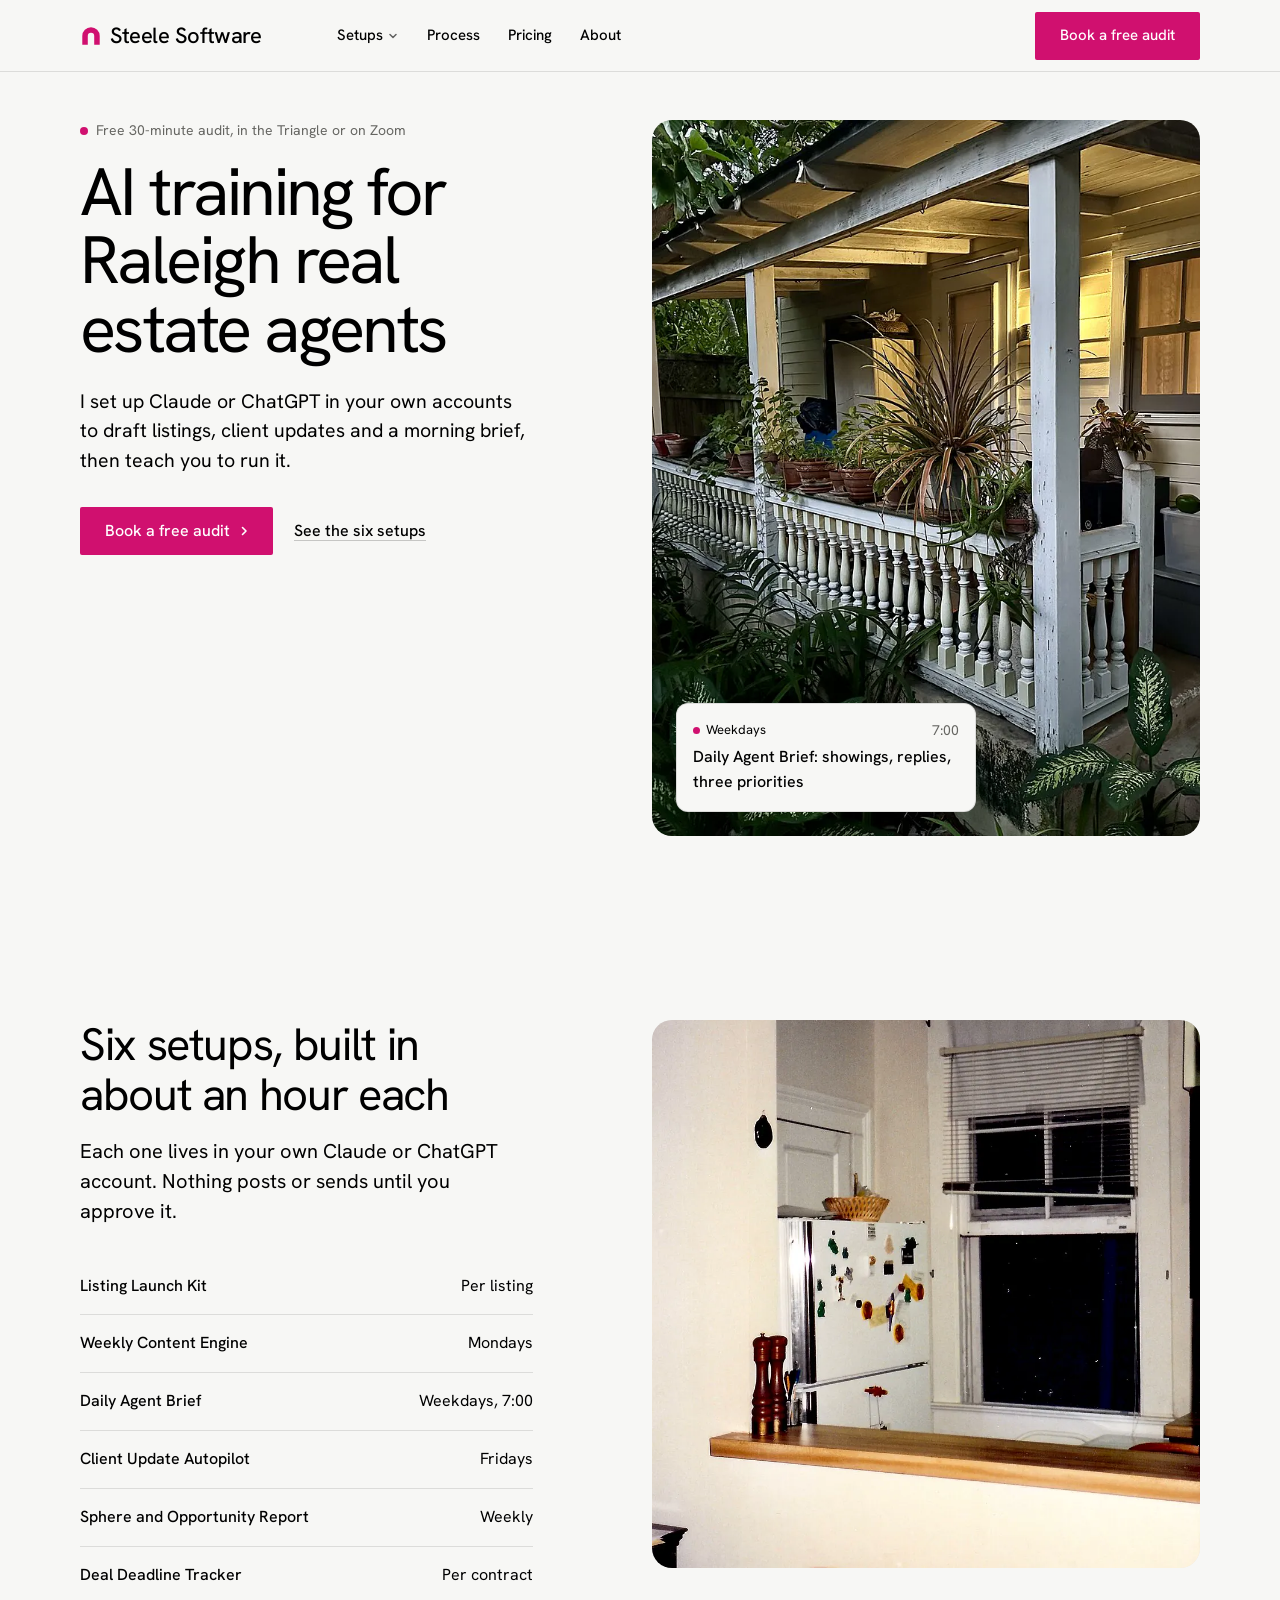
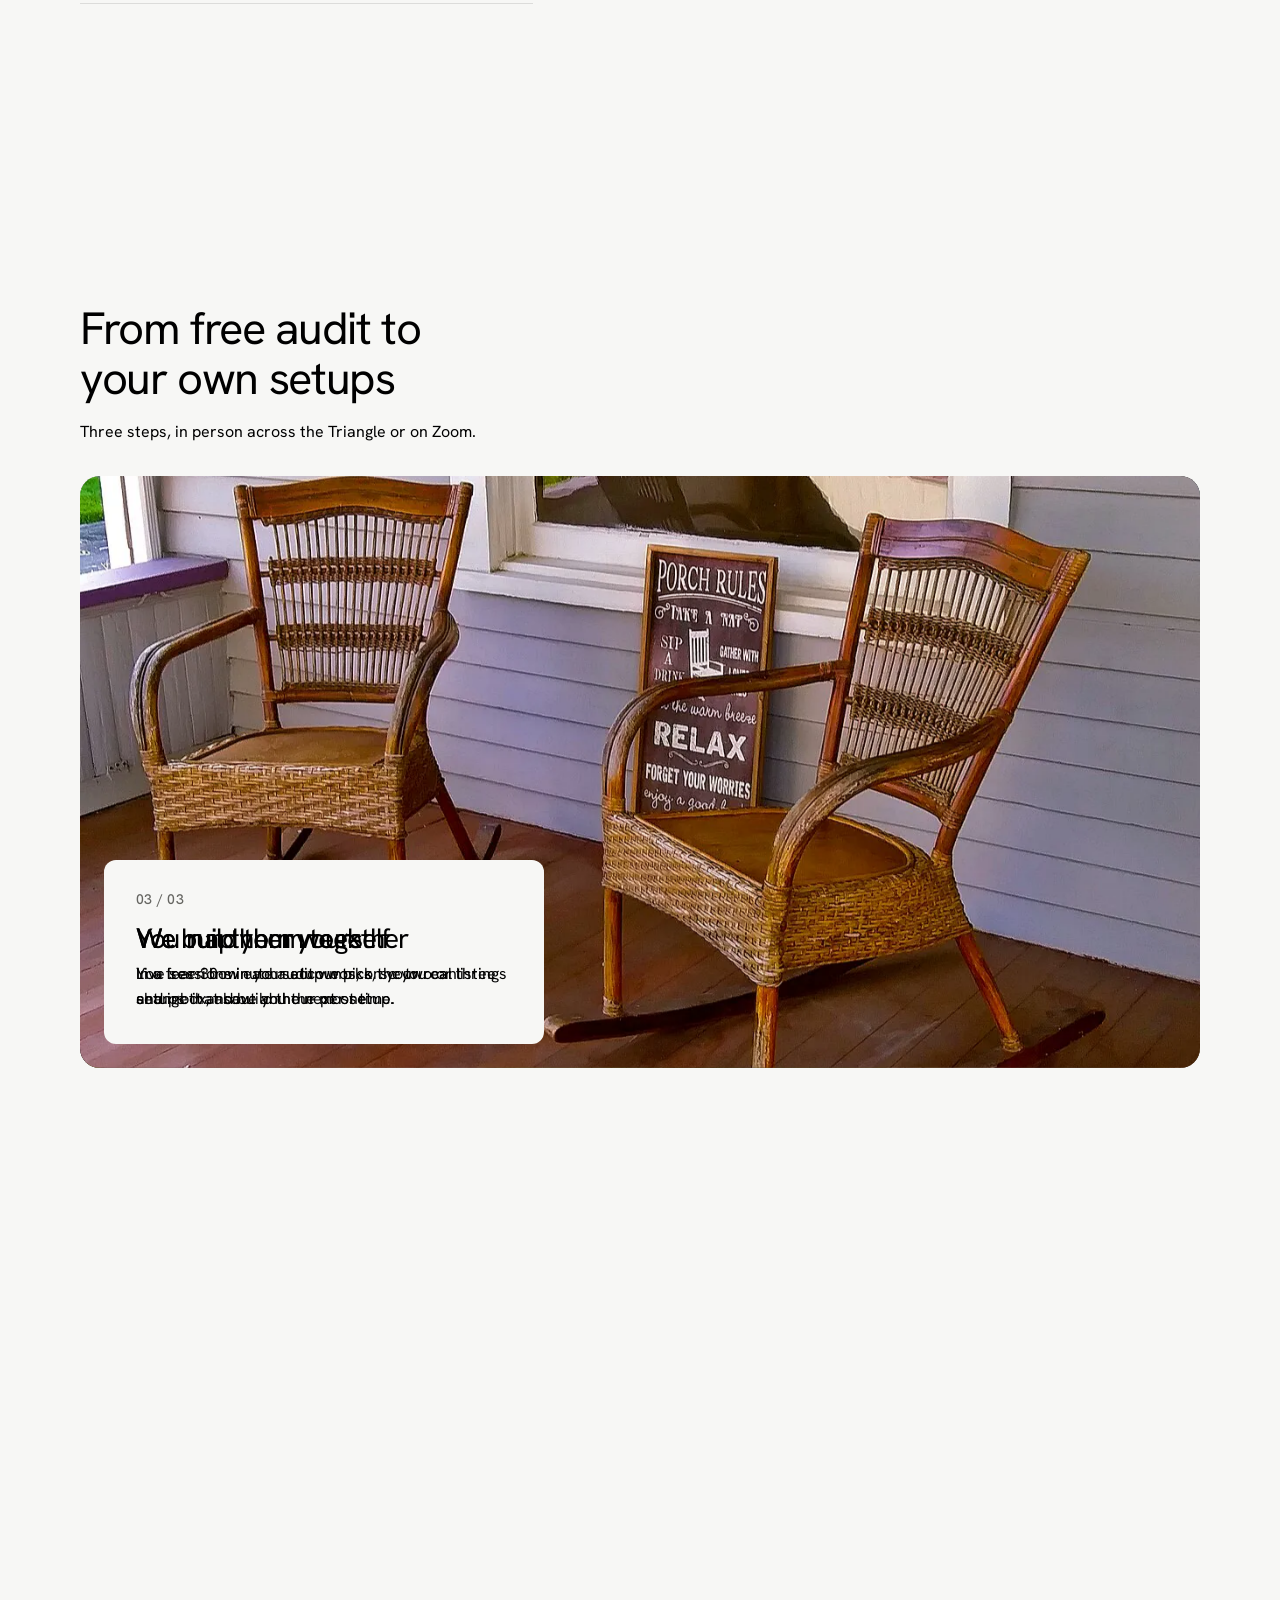
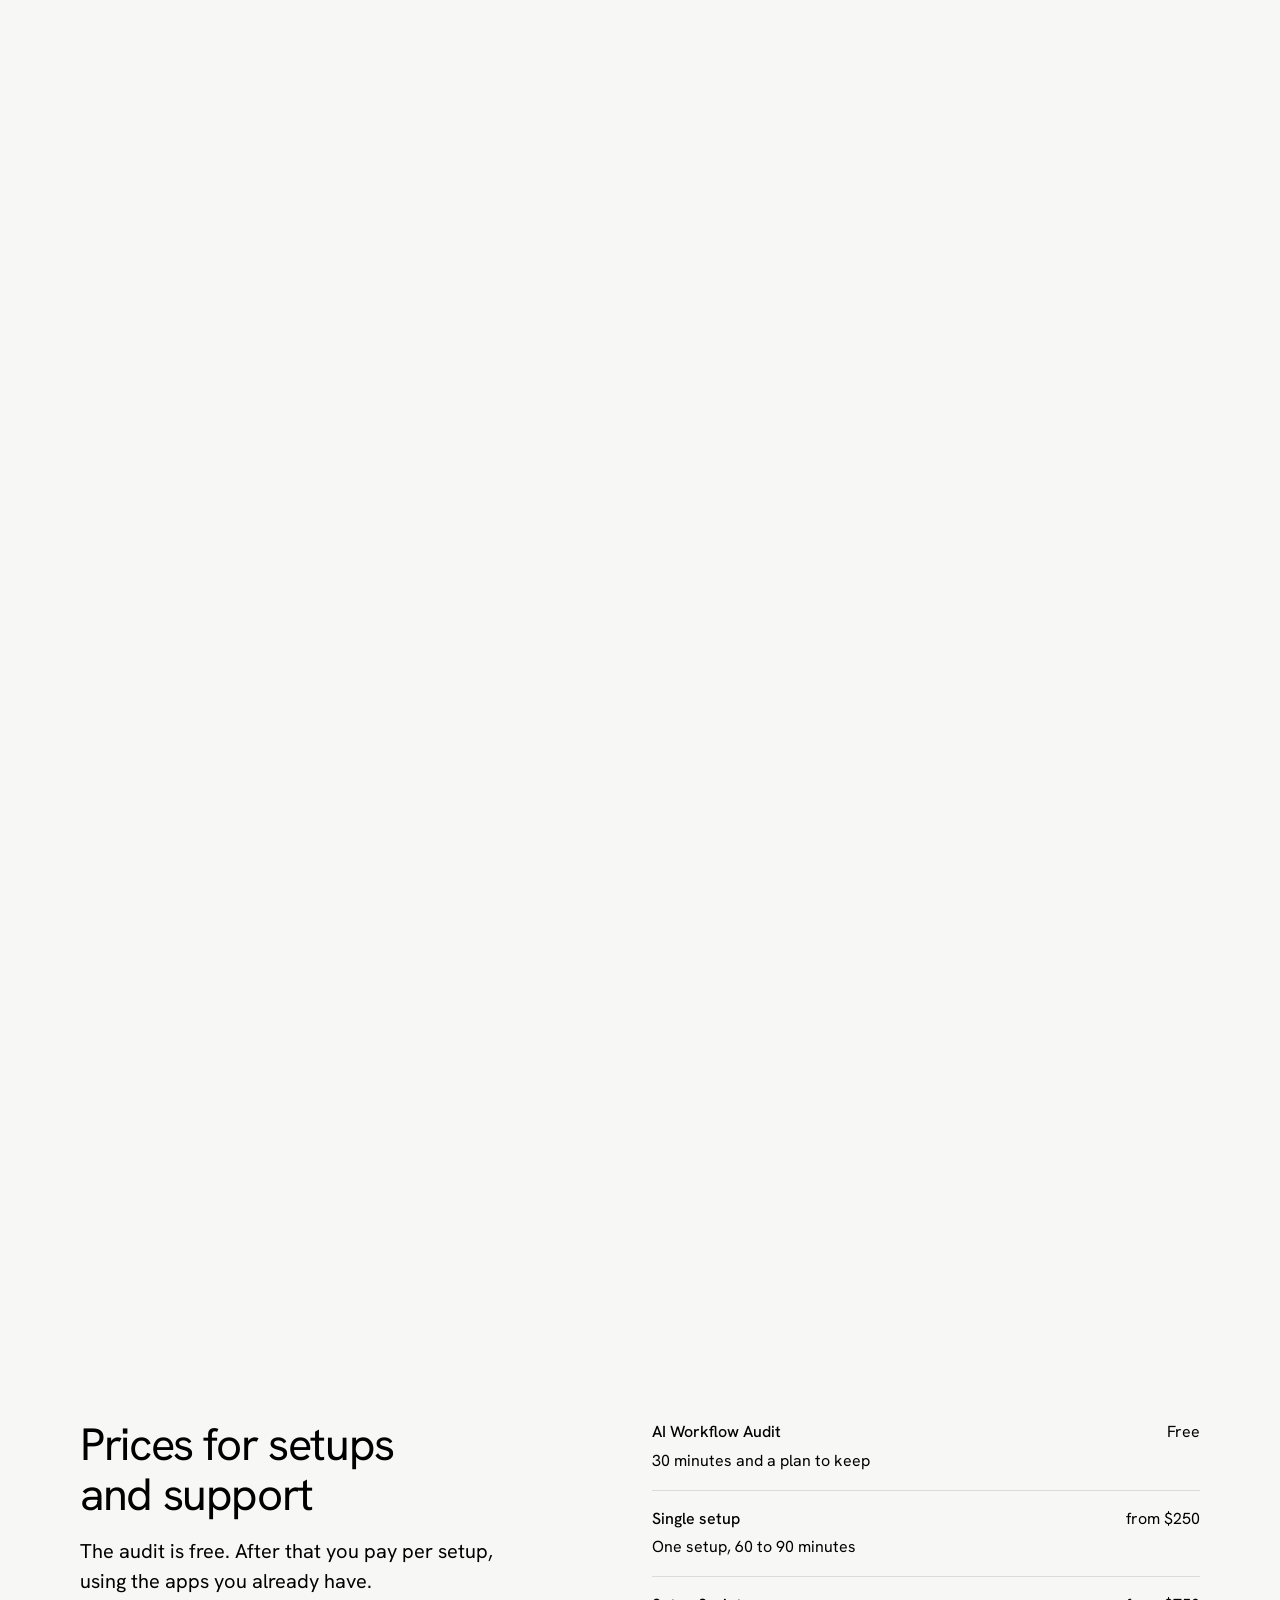
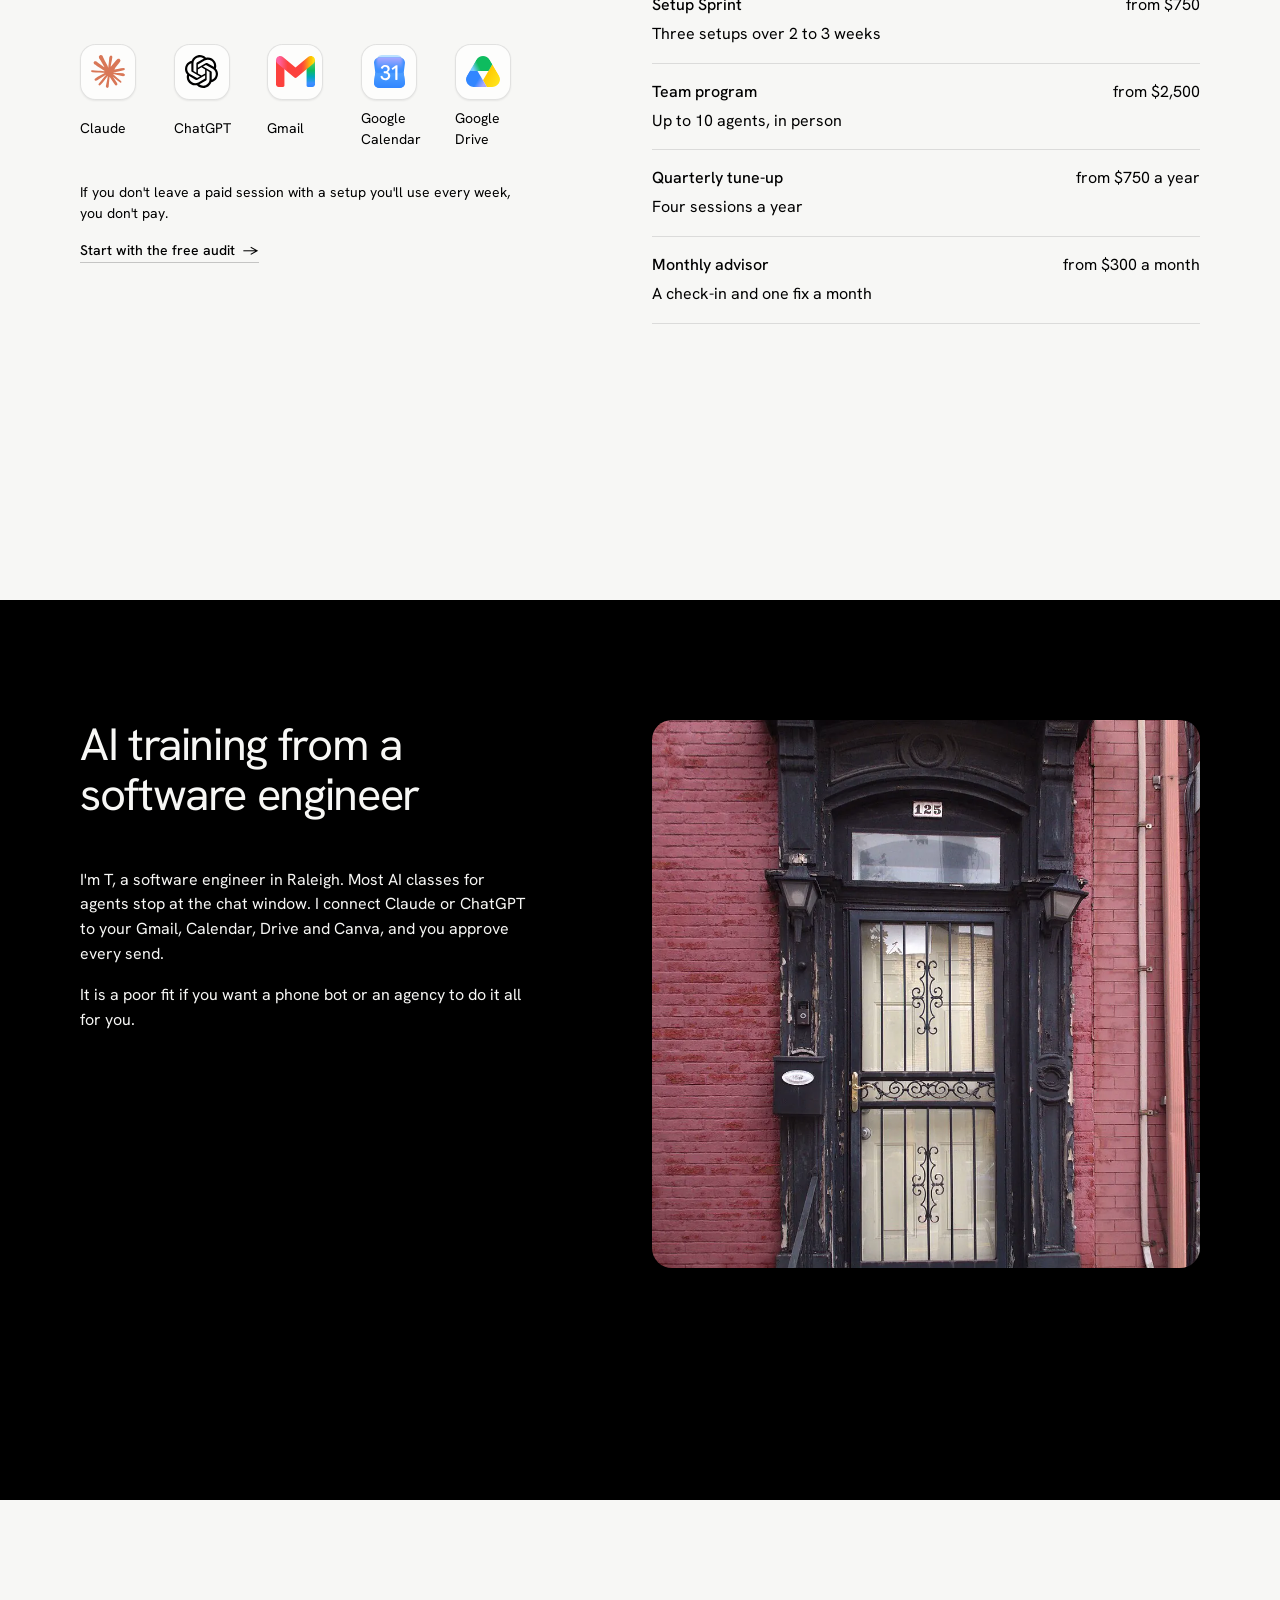
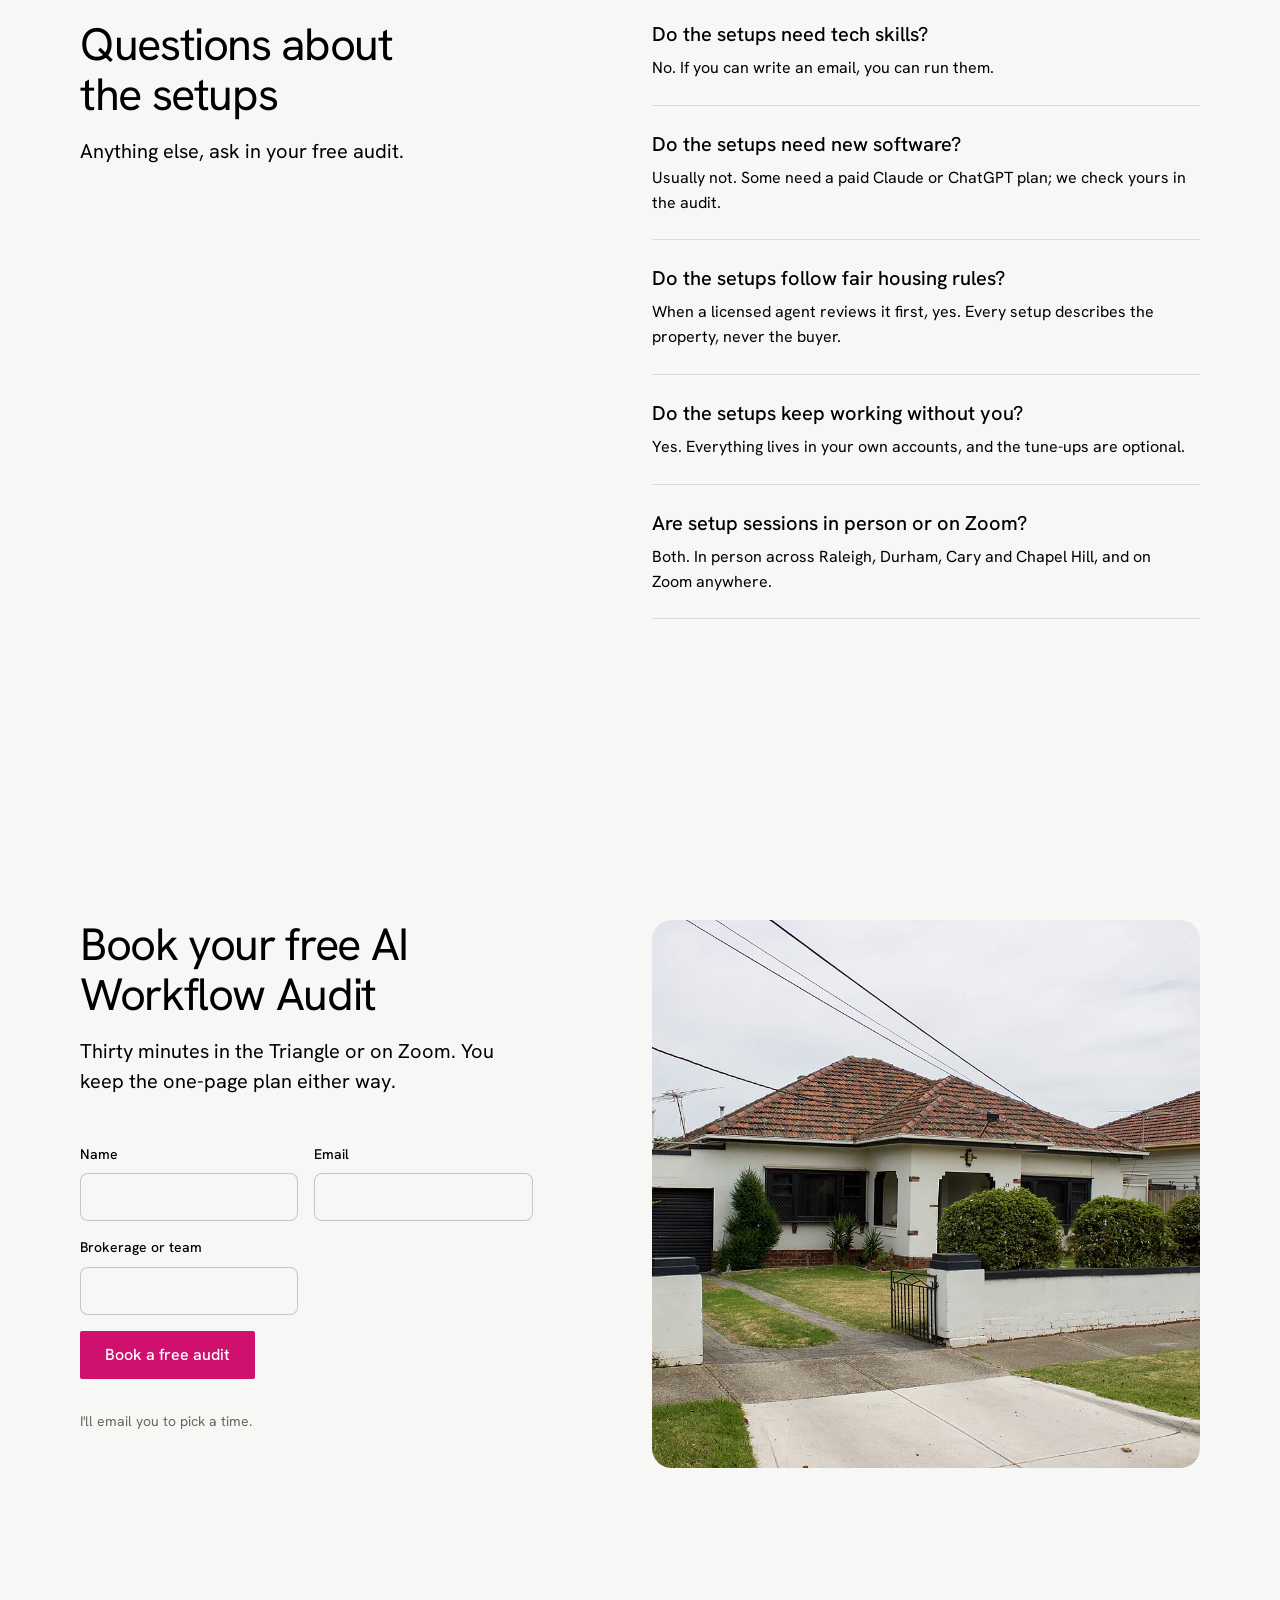
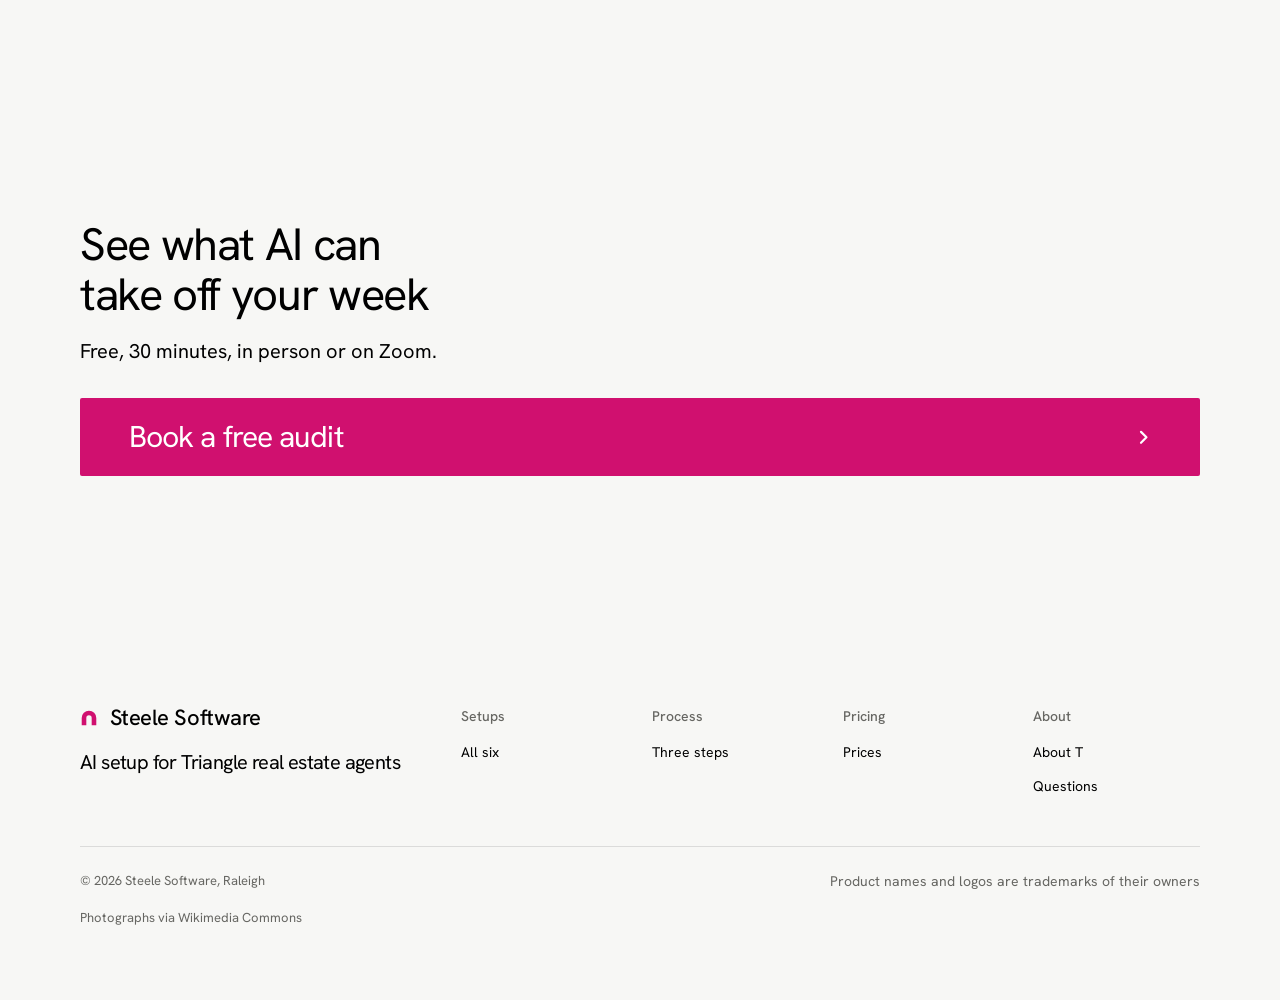
==== taste/index.html @ 09e72147 "Add taste-skill direction for the real estate page in taste/ Built with the design-taste-frontend sk" ====
<!doctype html>
<html lang="en" data-type="service" data-radius="soft" data-buttons="block" data-motion>
<head>
<meta charset="utf-8">
<meta name="viewport" content="width=device-width, initial-scale=1, viewport-fit=cover">
<title>Steele Software: AI training for Raleigh real estate agents</title>
<meta name="description" content="Claude or ChatGPT set up in your own accounts for listings, client updates and a morning brief, with a free 30-minute audit in the Triangle or on Zoom.">
<meta property="og:type" content="website">
<meta property="og:title" content="Steele Software: AI training for Raleigh real estate agents">
<meta property="og:description" content="Claude or ChatGPT set up in your own accounts, with a free 30-minute audit.">
<meta property="og:image" content="share.jpg">
<meta name="twitter:card" content="summary_large_image">
<link rel="icon" href="favicon.svg" type="image/svg+xml">
<meta name="theme-color" content="#f7f7f5">
<!-- <link rel="canonical" href="https://[the client's domain]/"> -->
<meta name="site-kind" content="other">
<meta name="page-type" content="service">
<link rel="preconnect" href="https://fonts.googleapis.com">
<link rel="preconnect" href="https://fonts.gstatic.com" crossorigin>
<link href="https://fonts.googleapis.com/css2?family=Hanken+Grotesk:wght@400..700&display=swap" rel="stylesheet">
<link rel="stylesheet" href="assets/system.css">
<link rel="stylesheet" href="assets/ui/cards.css">
<link rel="stylesheet" href="assets/motion/motion.css">
<link rel="stylesheet" href="assets/backgrounds/backgrounds.css">
<link rel="stylesheet" href="assets/layout/layout.css">
<link rel="stylesheet" href="assets/icons/icon.css">
<style>
:root {
  --p-bg: #f7f7f5; --p-surface: #ebebe8; --p-ink: #000000; --p-muted: #666662;
  --p-accent: #d0106f; --p-accent-ink: #ffffff; --p-action: #d0106f; --p-action-ink: #ffffff;
  --p-inv-bg: #000000; --p-inv-surface: #010101; --p-inv-ink: #f7f7f5; --p-inv-muted: #828280;
  --p-inv-accent: #d0106f; --p-inv-accent-ink: #ffffff; --p-inv-action: #d0106f; --p-inv-action-ink: #ffffff;
  --font-display: "Hanken Grotesk", system-ui, sans-serif;
  --font-text: "Hanken Grotesk", system-ui, sans-serif;
  --display-weight: 400;
  --display-tracking: -0.03em;
  --display-tracking-xl: -0.038em;
}
</style>
<!-- page CSS: the tool row in #pricing (a visual of real icons) -->
<style>
  .tool-row { list-style: none; margin: 0; padding: 0; display: grid; grid-template-columns: repeat(5, minmax(0, 1fr)); gap: var(--s-4); }
  .tool-row li { display: grid; justify-items: start; gap: var(--s-2); }
  @media (max-width: 639px) { #pricing .wrap > .grid { display: contents; } .tool-row { gap: var(--s-2); } .tool-row .ic-tile { --tile: 48px; } .tool-row .t-small { font-size: 13px; line-height: 1.3; } }
</style>
<script>document.documentElement.classList.add('m-enter');setTimeout(()=>document.documentElement.classList.add('m-enter-done'),700)</script>
<script src="assets/backgrounds/backgrounds.js"></script>
<script>document.documentElement.classList.add('mo-js');setTimeout(()=>document.documentElement.classList.add('mo-safe'),2500)</script>
<link rel="modulepreload" href="assets/moments/moments.js">
<link rel="modulepreload" href="assets/moments/lib.js">
<link rel="modulepreload" href="assets/moments/photo-chapters/moment.js">
</head>
<body>
<!-- type: service
     deal: hero split, nav nav-mega, close close-type, footer footer-columns, rhythm dark-band, buttons block, mark arc, grounds none (kind other)
     palette card-pastels, type hanken, radius soft
     moments: photo-chapters in #process -->

<header class="nav">
  <div class="wrap nav__bar">
    <a class="skip-link" href="#top">Skip to content</a>
    <a class="nav__logo" href="#top"><span class="mark" data-mark="arc" aria-hidden="true"></span>Steele Software</a>
    <nav class="nav__links" aria-label="Main">
      <div class="nav__item">
        <a class="nav__link" href="#setups">Setups <svg class="chev" viewBox="0 0 12 12" aria-hidden="true"><path d="M3 4.5l3 3 3-3" fill="none" stroke="currentColor" stroke-width="1.5" stroke-linecap="round" stroke-linejoin="round"/></svg></a>
        <div class="nav__menu">
          <div class="wrap grid">
            <div class="menu-col span-3">
              <p class="t-label">Listings and posts</p>
              <a href="#kit">Listing Launch Kit<span>Copy and posts per listing</span></a>
              <a href="#content">Weekly Content Engine<span>A week of posts on Monday</span></a>
              <a href="#sphere">Sphere report<span>Who to call this week</span></a>
            </div>
            <div class="menu-col span-3">
              <p class="t-label">Your inbox and deals</p>
              <a href="#brief">Daily Agent Brief<span>Your day before 7am</span></a>
              <a href="#updates">Client updates<span>Friday drafts for each deal</span></a>
              <a href="#deadlines">Deadline Tracker<span>Contract dates on your calendar</span></a>
            </div>
            <a class="menu-card span-3 start-10" href="#book">
              <div class="panel"><img class="frame__img" src="assets/img/photo-f152491434-500.webp" alt="Two wicker rocking chairs on a wooden porch" width="500" height="375"></div>
              <span class="t-card">Free audit</span>
              <span class="t-small muted">30 minutes, in person or Zoom</span>
            </a>
          </div>
        </div>
      </div>
      <div class="nav__item"><a class="nav__link" href="#process">Process</a></div>
      <div class="nav__item"><a class="nav__link" href="#pricing">Pricing</a></div>
      <div class="nav__item"><a class="nav__link" href="#about">About</a></div>
    </nav>
    <div class="nav__actions">
      <a class="btn btn--primary" href="#book">Book a free audit</a>
    </div>
    <button class="nav__toggle" type="button" aria-expanded="false" aria-label="Menu">
      <svg width="18" height="18" viewBox="0 0 18 18" aria-hidden="true"><path d="M2 5h14M2 13h14" stroke="currentColor" stroke-width="1.6" stroke-linecap="round"/></svg>
    </button>
  </div>
</header>

<main id="top">
  <section class="hero hero--split" data-enter aria-labelledby="hero-h">
    <div class="wrap"><div class="hero-text grid hero__grid">
      <div class="hero__text span-5">
        <p class="hero__kicker"><span class="dot" aria-hidden="true"></span>Free 30-minute audit, in the Triangle or on Zoom</p>
        <h1 id="hero-h">AI training for Raleigh real estate agents</h1>
        <p class="hero__lead">I set up Claude or ChatGPT in your own accounts to draft listings, client updates and a morning brief, then teach you to run it.</p>
        <div class="btn-row"><a class="btn btn--primary" href="#book">Book a free audit<svg class="m-arrow" viewBox="0 0 12 12" aria-hidden="true"><path class="m-arrow__stem" d="M1 6h8"/><path class="m-arrow__head" d="M4.5 2.5 8 6l-3.5 3.5"/></svg></a><a class="btn btn--secondary" href="#setups">See the six setups</a></div>
      </div>
      <div class="hero__media span-6 start-7">
        <img src="assets/img/photo-f141959399.webp" srcset="assets/img/photo-f141959399-500.webp 500w, assets/img/photo-f141959399-960.webp 960w, assets/img/photo-f141959399.webp 1280w" sizes="(max-width: 639px) 100vw, 1000px" width="1280" height="960" alt="A white wooden porch with a railing, potted plants and a window, in morning light" style="--ly-pos: 30% 50%" fetchpriority="high" data-source="stand-in" data-subject="porch">
        <div class="ly-float">
          <div class="ly-float__row"><span class="ly-live">Weekdays</span><span>7:00</span></div>
          <div class="ly-float__title">Daily Agent Brief: showings, replies, three priorities</div>
        </div>
      </div>
    </div></div>
  </section>

  <section class="section" id="setups" aria-labelledby="setups-h">
    <div class="wrap">
      <div class="grid grid--top">
        <div class="span-5">
          <div class="section-head">
            <h2 id="setups-h">Six setups, built in about an hour each</h2>
            <p>Each one lives in your own Claude or ChatGPT account. Nothing posts or sends until you approve it.</p>
          </div>
          <ul class="rows">
            <li id="kit"><span class="rows__name">Listing Launch Kit</span><span class="rows__value">Per listing</span></li>
            <li id="content"><span class="rows__name">Weekly Content Engine</span><span class="rows__value">Mondays</span></li>
            <li id="brief"><span class="rows__name">Daily Agent Brief</span><span class="rows__value">Weekdays, 7:00</span></li>
            <li id="updates"><span class="rows__name">Client Update Autopilot</span><span class="rows__value">Fridays</span></li>
            <li id="sphere"><span class="rows__name">Sphere and Opportunity Report</span><span class="rows__value">Weekly</span></li>
            <li id="deadlines"><span class="rows__name">Deal Deadline Tracker</span><span class="rows__value">Per contract</span></li>
          </ul>
        </div>
        <div class="frame frame--photo span-6 start-7" style="aspect-ratio: 1 / 1">
          <img class="frame__img" src="assets/img/photo-f101289772.webp" srcset="assets/img/photo-f101289772-500.webp 500w, assets/img/photo-f101289772-960.webp 960w, assets/img/photo-f101289772.webp 1280w" sizes="(max-width: 639px) 100vw, 44vw" width="1280" height="2027" alt="A kitchen window over a counter with two wooden bar stools" loading="lazy" decoding="async" data-source="stand-in" data-subject="kitchen">
        </div>
      </div>
    </div>
  </section>

  <section class="section" id="process" data-moment="photo-chapters" aria-labelledby="process-h">
    <div class="wrap mo-ph">
      <div class="mo-ph__head"><h2 id="process-h">From free audit to your own setups</h2><p>Three steps, in person across the Triangle or on Zoom.</p></div>
      <ol class="mo-ph__list">
        <li class="mo-ph__ch">
          <figure class="mo-ph__pic"><img src="assets/img/photo-d183.webp" srcset="assets/img/photo-d183-500.webp 500w, assets/img/photo-d183-960.webp 960w, assets/img/photo-d183.webp 1280w" sizes="(max-width: 639px) 220vw, 1280px" loading="lazy" decoding="async" data-source="library-057" data-subject="desk" alt="An open notebook with a pencil across its pages on a dark wooden table" width="1280" height="853"></figure>
          <h3>We map your week</h3>
          <p>In a free 30-minute audit we pick the two or three setups that save you the most time.</p>
        </li>
        <li class="mo-ph__ch">
          <figure class="mo-ph__pic"><img src="assets/img/photo-f15745700.webp" srcset="assets/img/photo-f15745700-500.webp 500w, assets/img/photo-f15745700-960.webp 960w, assets/img/photo-f15745700.webp 1280w" sizes="(max-width: 639px) 220vw, 1280px" loading="lazy" decoding="async" data-source="stand-in" data-subject="house" alt="A cream craftsman bungalow with a front porch and a green lawn" width="1280" height="953"></figure>
          <h3>We build them together</h3>
          <p>Live sessions in your accounts, on your real listings and inbox, about an hour per setup.</p>
        </li>
        <li class="mo-ph__ch">
          <figure class="mo-ph__pic"><img src="assets/img/photo-f152491434.webp" srcset="assets/img/photo-f152491434-500.webp 500w, assets/img/photo-f152491434-960.webp 960w, assets/img/photo-f152491434.webp 1280w" sizes="(max-width: 639px) 220vw, 1280px" loading="lazy" decoding="async" data-source="stand-in" data-subject="porch" alt="Two wicker rocking chairs on a wooden porch" width="1280" height="960"></figure>
          <h3>You run them yourself</h3>
          <p>You learn how each setup works, so you can change it and build the next one.</p>
        </li>
      </ol>
    </div>
  </section>

  <section class="section g2m" id="pricing" aria-labelledby="pricing-h">
    <div class="wrap">
      <div class="grid grid--top">
        <div class="span-5">
          <div class="section-head">
            <h2 id="pricing-h">Prices for setups and support</h2>
            <p>The audit is free. After that you pay per setup, using the apps you already have.</p>
          </div>
          <ul class="tool-row" aria-label="Apps the setups work with">
              <li><span class="ic-tile ic-tile--56"><img class="ic" loading="lazy" decoding="async" src="assets/icons/claude.svg" alt="" width="40" height="40"></span><span class="t-small">Claude</span></li>
              <li><span class="ic-tile ic-tile--56"><img class="ic" loading="lazy" decoding="async" src="assets/icons/openai.svg" alt="" width="40" height="40"></span><span class="t-small">ChatGPT</span></li>
              <li><span class="ic-tile ic-tile--56"><img class="ic ic-land" loading="lazy" decoding="async" src="assets/icons/gmail.svg" alt="" width="40" height="32"></span><span class="t-small">Gmail</span></li>
              <li><span class="ic-tile ic-tile--56"><img class="ic" loading="lazy" decoding="async" src="assets/icons/google-calendar.svg" alt="" width="37" height="40"></span><span class="t-small">Google Calendar</span></li>
              <li><span class="ic-tile ic-tile--56"><img class="ic" loading="lazy" decoding="async" src="assets/icons/google-drive.svg" alt="" width="40" height="37"></span><span class="t-small">Google Drive</span></li>
          </ul>
          <p class="t-small" style="margin-top: var(--s-6)">If you don't leave a paid session with a setup you'll use every week, you don't pay.</p>
          <p class="t-small" style="margin-top: var(--s-4)"><a class="link" href="#book">Start with the free audit</a></p>
        </div>
        <div class="span-6 start-7">
          <ul class="rows">
            <li><span class="rows__name">AI Workflow Audit</span><p>30 minutes and a plan to keep</p><span class="rows__value">Free</span></li>
            <li><span class="rows__name">Single setup</span><p>One setup, 60 to 90 minutes</p><span class="rows__value">from $250</span></li>
            <li><span class="rows__name">Setup Sprint</span><p>Three setups over 2 to 3 weeks</p><span class="rows__value">from $750</span></li>
            <li><span class="rows__name">Team program</span><p>Up to 10 agents, in person</p><span class="rows__value">from $2,500</span></li>
            <li><span class="rows__name">Quarterly tune-up</span><p>Four sessions a year</p><span class="rows__value">from $750 a year</span></li>
            <li><span class="rows__name">Monthly advisor</span><p>A check-in and one fix a month</p><span class="rows__value">from $300 a month</span></li>
          </ul>
        </div>
      </div>
    </div>
  </section>

  <section class="section ground-inverse" id="about" aria-labelledby="about-h">
    <div class="wrap">
      <div class="grid grid--top">
        <div class="span-5">
          <div class="section-head">
            <h2 id="about-h">AI training from a software engineer</h2>
          </div>
          <div class="stack-4 measure">
            <p>I'm T, a software engineer in Raleigh. Most AI classes for agents stop at the chat window. I connect Claude or ChatGPT to your Gmail, Calendar, Drive and Canva, and you approve every send.</p>
            <p>It is a poor fit if you want a phone bot or an agency to do it all for you.</p>
          </div>
        </div>
        <div class="frame frame--photo span-6 start-7" style="aspect-ratio: 1 / 1">
          <img class="frame__img" src="assets/img/photo-f124018496-960.webp" srcset="assets/img/photo-f124018496-500.webp 500w, assets/img/photo-f124018496-960.webp 960w" sizes="(max-width: 639px) 100vw, 44vw" width="960" height="1440" alt="A black front door with an iron grille set in a red brick wall" loading="lazy" decoding="async" data-source="stand-in" data-subject="front door">
        </div>
      </div>
    </div>
  </section>

  <section class="section" id="questions" aria-labelledby="questions-h">
    <div class="wrap">
      <div class="grid grid--top">
        <div class="span-5">
          <div class="section-head">
            <h2 id="questions-h">Questions about the setups</h2>
            <p>Anything else, ask in your free audit.</p>
          </div>
        </div>
          <div class="faq span-6 start-7">
            <div class="faq__item"><h3>Do the setups need tech skills?</h3><p>No. If you can write an email, you can run them.</p></div>
            <div class="faq__item"><h3>Do the setups need new software?</h3><p>Usually not. Some need a paid Claude or ChatGPT plan; we check yours in the audit.</p></div>
            <div class="faq__item"><h3>Do the setups follow fair housing rules?</h3><p>When a licensed agent reviews it first, yes. Every setup describes the property, never the buyer.</p></div>
            <div class="faq__item"><h3>Do the setups keep working without you?</h3><p>Yes. Everything lives in your own accounts, and the tune-ups are optional.</p></div>
            <div class="faq__item"><h3>Are setup sessions in person or on Zoom?</h3><p>Both. In person across Raleigh, Durham, Cary and Chapel Hill, and on Zoom anywhere.</p></div>
          </div>
      </div>
    </div>
  </section>

  <section class="section" id="book" aria-labelledby="book-h">
    <div class="wrap">
      <div class="grid grid--top">
        <div class="span-5">
          <div class="section-head">
            <h2 id="book-h">Book your free AI Workflow Audit</h2>
            <p>Thirty minutes in the Triangle or on Zoom. You keep the one-page plan either way.</p>
          </div>
          <form class="form" action="mailto:hello@steelesoftware.example" method="post" enctype="text/plain" data-endpoint="" data-sent="Your audit request is in. I'll email you to pick a time." novalidate>
            <div class="field"><label for="f-name">Name</label>
              <input id="f-name" name="name" type="text" autocomplete="name" required aria-describedby="f-name-err">
              <p class="field__error" id="f-name-err" hidden>Write your name.</p></div>
            <div class="field"><label for="f-email">Email</label>
              <input id="f-email" name="email" type="email" autocomplete="email" inputmode="email" required aria-describedby="f-email-err">
              <p class="field__error" id="f-email-err" hidden>Write an email address with an @, like name@example.com.</p></div>
            <div class="field"><label for="f-team">Brokerage or team</label>
              <input id="f-team" name="team" type="text" autocomplete="organization" required aria-describedby="f-team-err">
              <p class="field__error" id="f-team-err" hidden>Write your brokerage or team name.</p></div>
            <div class="btn-row"><button class="btn btn--primary" type="submit">Book a free audit</button></div>
            <p class="form__status" role="status" data-form-status></p>
            <p class="t-small muted">I'll email you to pick a time.</p>
          </form>
        </div>
        <figure class="pl-photo span-6 start-7" style="--pl-r: 1">
          <img src="assets/img/photo-f149547742.webp" srcset="assets/img/photo-f149547742-500.webp 500w, assets/img/photo-f149547742-960.webp 960w, assets/img/photo-f149547742.webp 1280w" sizes="(max-width: 639px) 100vw, 1000px" width="1280" height="853" alt="A white brick house with a tiled roof behind a low front wall" loading="lazy" decoding="async" data-source="stand-in" data-subject="house">
        </figure>
      </div>
    </div>
  </section>
</main>

<footer class="footer closing" id="contact" aria-labelledby="close-h">
  <div class="wrap">
    <div class="closing__cta close--type">
      <div class="section-head">
        <h2 id="close-h">See what AI can take off your week</h2>
        <p class="t-small muted">Free, 30 minutes, in person or on Zoom.</p>
      </div>
      <a class="btn btn--primary btn--xl btn--wide" href="#book">Book a free audit<svg class="m-arrow" viewBox="0 0 12 12" aria-hidden="true"><path class="m-arrow__stem" d="M1 6h8"/><path class="m-arrow__head" d="M4.5 2.5 8 6l-3.5 3.5"/></svg></a>
    </div>
    <div class="closing__links">
      <div class="grid">
        <div class="span-4 stack-4">
          <a class="nav__logo" href="#top"><span class="mark" data-mark="arc" aria-hidden="true"></span>Steele Software</a>
          <p class="footer__lede">AI setup for Triangle real estate agents</p>
        </div>
        <div class="span-2 footer__col"><h3>Setups</h3><ul><li><a href="#setups">All six</a></li></ul></div>
        <div class="span-2 footer__col"><h3>Process</h3><ul><li><a href="#process">Three steps</a></li></ul></div>
        <div class="span-2 footer__col"><h3>Pricing</h3><ul><li><a href="#pricing">Prices</a></li></ul></div>
        <div class="span-2 footer__col"><h3>About</h3><ul><li><a href="#about">About T</a></li><li><a href="#questions">Questions</a></li></ul></div>
      </div>
      <div class="footer__legal">
        <span>&copy; 2026 Steele Software, Raleigh</span>
        <div class="socials"></div>
        <span class="t-small">Product names and logos are trademarks of their owners</span>
        <a class="credits" href="credits.html">Photographs via Wikimedia Commons</a>
      </div>
    </div>
  </div>
</footer>

<nav class="actionbar" aria-label="Quick actions">
  <a class="btn btn--primary" href="#book">Book a free audit</a>
</nav>

<script type="module" src="assets/system.js"></script>
<script type="module" src="assets/motion/motion.js"></script>
<script type="module" src="assets/layout/layout.js"></script>
</body>
</html>
---- taste/assets/system.css ----
/*
  taste-skill system.css - the one system for the page. Link it first, then assets/ui/cards.css (the
  feature card, its panel and the fragment placements), then set the palette (--p-*), the fonts and
  the radius set on :root in the page (node scripts/start.mjs prints that block).
  Do not add a second grid, spacing scale, type scale, radius scale, button or card style.
*/

/* ---------------------------------------------------------------- tokens */
:root {
  /* palette (hex only; fx.js reads --bg --surface --ink --muted --accent --accent-ink) */
  --p-bg: #ffffff;
  --p-surface: #f4f4f4;
  --p-ink: #111111;
  --p-muted: #6b6b6b;
  --p-accent: #1a4be0;
  --p-accent-ink: #ffffff;
  --p-action: #1a4be0;      /* buttons, links, focus: the accent, or the ink when the accent is too pale */
  --p-action-ink: #ffffff;
  --p-inv-bg: #111111;
  --p-inv-surface: #1c1c1c;
  --p-inv-ink: #f4f4f4;
  --p-inv-muted: #a3a3a3;
  --p-inv-accent: #ffffff;
  --p-inv-accent-ink: #111111;
  --p-inv-action: #ffffff;
  --p-inv-action-ink: #111111;
  /* the lit ground behind UI and in the closing band (references/cards.md), one per page, tech pages only
     (none on kind other, which is flat): <html data-ground="sand|sky|sage|painting">. system.js gives it to every ground
     that holds UI, on light and dark pages alike; --hue on one panel changes only its accent */
  --ground-bg: #d9ccb7; --ground-surface: #e9e0d2; --ground-ink: #2a2622; --ground-muted: #5a534a; --ground-accent: #a8794a;

  /* fonts */
  --font-display: system-ui, -apple-system, "Segoe UI", sans-serif;
  --font-text: system-ui, -apple-system, "Segoe UI", sans-serif;
  --font-mono: ui-monospace, "SFMono-Regular", Menlo, Consolas, monospace;
  --display-weight: 400;    /* headlines 400; 500 on a tech page (software, gaming, hardware) */
  --display-tracking: -0.025em;

  /* the page rhythm (references/layout-v4.md): one section per screen. The header is fixed and
     --nav tall; every section is padded --padt above and --padb (plus the phone action bar, --bar)
     below, and is exactly one or two screens tall (--h: 1 or 2; --hm on a phone). The hero's words
     start --hgap under the header and its content ends --hpadb above the fold. */
  --nav: 72px;
  --padt: 120px;
  --padb: 72px;
  --hgap: 48px;
  --hpadb: 64px;
  --bar: 0px;
  /* grid: one .wrap (alias .container) for the header, every section and the footer, the same
     --gut on both sides: 1280 wide at x 80-1360 at 1440, 342 at x 24-366 at 390 */
  --container: 1280px;
  --gut: 80px;
  --pad: var(--gut);
  --gutter: 24px;

  /* spacing: 4/8 scale */
  --s-1: 4px;  --s-2: 8px;  --s-3: 12px; --s-4: 16px; --s-5: 24px;
  --s-6: 32px; --s-7: 48px; --s-8: 64px; --s-9: 96px; --s-10: 128px;
  --section: 40px;      /* only a .section outside main (the kit's demo pages); every main > section and
                           footer.closing take --padt and --padb */
  --section-band: 56px; /* the same for an older footer outside footer.closing */
  --head-gap: 48px;     /* the one heading-to-content gap, 32 on a phone (layout.css reads it as --ly-head-gap) */
  --card-pad: 16px;     /* card padding (cards.css sets its own for cards with a panel) */
  --card-gap: 16px;     /* gap between cards */

  /* type scale (the only sizes on the page) */
  --t-label: 13px;
  --t-small: 14px;
  --t-body: 16px;
  --t-lead: 18px;
  --t-card: 18px;
  --t-h3: 24px;
  /* straight lines from the phone size at 390 to the desktop size at 1440 (system.md's table) */
  --t-h2: clamp(30px, 1.72vw + 23.3px, 48px);
  --t-h1: clamp(38px, 3.24vw + 25.4px, 72px);
  /* a big number stays a step under the h2 (VI-11): 38 at 1440, 28 at 390, so it never reads as a
     section heading; a stats row and a price set their own, smaller still */
  --t-stat: clamp(28px, .952vw + 24.29px, 38px);

  /* radius: one scale (soft by default; data-radius on <html> switches it) */
  --r-sm: 8px;  --r-md: 12px; --r-lg: 20px; --r-btn: 8px;

  /* controls (fixed here; a page never adds its own) */
  --btn-h: 44px;
  --btn-h-sm: 36px;
  --nav-h: var(--nav);  /* the older name, kept for the kit's files */
  --icon: 16px;         /* small icons: socials, menu chevrons, mono brand marks */

  /* motion: the one UI ease-out (motion.css --m-ease and ui/base.css --u-ease read it; references/motion.md) */
  --ease: cubic-bezier(.2, .8, .2, 1);
  --dur: 180ms;
}
html[data-radius="sharp"] { --r-sm: 4px; --r-md: 6px;  --r-lg: 8px;  --r-btn: 4px; }
html[data-radius="soft"]  { --r-sm: 8px; --r-md: 12px; --r-lg: 20px; --r-btn: 8px; }
html[data-radius="round"] { --r-sm: 10px; --r-md: 16px; --r-lg: 24px; --r-btn: 999px; }
/* the four lit grounds (references/cards.md); sand is the default above. painting goes with
   painterly-landscape (x.ai's daylight sky over olive hills) */
html[data-ground="sky"]      { --ground-bg: #c6d3df; --ground-surface: #d6e0e9; --ground-ink: #25303a; --ground-muted: #4d5964; --ground-accent: #3f6a92; }
html[data-ground="sage"]     { --ground-bg: #cdd6c6; --ground-surface: #dce3d6; --ground-ink: #262d24; --ground-muted: #535b51; --ground-accent: #6c8e63; }
html[data-ground="painting"] { --ground-bg: #79a8d6; --ground-surface: #a6c4e2; --ground-ink: #16212c; --ground-muted: #273949; --ground-accent: #9c9b3c; }
/* cards.css takes its card and panel radii from this scale */
html[data-radius] .card { --c-r: var(--r-lg); }
html[data-radius] .panel { --p-r: var(--r-md); }

/* a phone: the header 56, the sections padded 96 / 48, the hero's words 40 under the header and its
   content ending 24 above the fold, 24 at both sides, 12 between columns */
@media (max-width: 639px) {
  :root { --nav: 56px; --padt: 96px; --padb: 48px; --hgap: 40px; --hpadb: 24px; --gut: 24px; --gutter: 12px; --card-gap: 12px; --head-gap: 32px; }
}
@media (min-width: 640px) {
  :root { --gut: 48px; --section: 48px; --section-band: 72px; --card-pad: 24px; }
}
@media (min-width: 1024px) {
  :root { --gut: 80px; --section: 56px; --section-band: 96px; --card-gap: 24px;
          --t-lead: 20px; --t-card: 20px; --t-h3: 28px; }
  /* a place (and a local service): the 1200 column at x 120-1320 */
  html[data-type="place"] { --gut: 120px; --container: 1200px; }
}
/* a place (VI-06, ST-96, PH-23): its own smaller type (h1 48/53 and 32/37, h2 32/40 and 24/30, titles
   and the sub-line 20 and 18), the Recipe 3 hero's gap under its photograph (40, 24 on a phone),
   square photographs and cards and 2px buttons, whatever data-radius and data-buttons say */
:root[data-type="place"] {
  --hgap: 40px;
  --t-h1: clamp(32px, 1.524vw + 26.06px, 48px);
  --t-h2: clamp(24px, .762vw + 21px, 32px);
  --t-h3: clamp(20px, .381vw + 18.51px, 24px);
  --r-sm: 2px; --r-md: 0px; --r-lg: 0px; --r-btn: 2px;
}
:root[data-type="place"] :is(h1, .t-h1) { line-height: 1.104; }
:root[data-type="place"] :is(h2, .t-h2) { line-height: 1.25; }
@media (max-width: 639px) {
  :root[data-type="place"] { --hgap: 24px; }
  :root[data-type="place"] :is(h1, .t-h1) { line-height: 1.156; }
}

/* ---------------------------------------------------------------- grounds (at most three) */
:root, .ground-base {
  --bg: var(--p-bg); --surface: var(--p-surface); --ink: var(--p-ink); --muted: var(--p-muted);
  --accent: var(--p-accent); --accent-ink: var(--p-accent-ink); --card: var(--p-surface);
  --action: var(--p-action); --action-ink: var(--p-action-ink);
}
.ground-surface {
  --bg: var(--p-surface); --surface: var(--p-bg); --ink: var(--p-ink); --muted: var(--p-muted);
  --accent: var(--p-accent); --accent-ink: var(--p-accent-ink); --card: var(--p-bg);
  --action: var(--p-action); --action-ink: var(--p-action-ink);
}
.ground-inverse {
  --bg: var(--p-inv-bg); --surface: var(--p-inv-surface); --ink: var(--p-inv-ink); --muted: var(--p-inv-muted);
  --accent: var(--p-inv-accent); --accent-ink: var(--p-inv-accent-ink); --card: var(--p-inv-surface);
  --action: var(--p-inv-action); --action-ink: var(--p-inv-action-ink);
}
:root, .ground-base, .ground-surface, .ground-inverse {
  --line: color-mix(in oklab, var(--ink) 11%, transparent);
  --line-strong: color-mix(in oklab, var(--ink) 20%, transparent);
  /* effects (fx.js) and UI fragments (assets/ui) take the colours of the ground they sit on */
  --fx-bg: var(--bg); --fx-surface: var(--surface); --fx-ink: var(--ink); --fx-muted: var(--muted);
  --fx-accent: var(--accent); --fx-accent-ink: var(--accent-ink);
  --ui-font: var(--font-text); --ui-mono: var(--font-mono); --ui-radius: var(--r-md);
}
.ground-base, .ground-surface, .ground-inverse { background: var(--bg); color: var(--ink); }

/* ---------------------------------------------------------------- base */
*, *::before, *::after { box-sizing: border-box; }
/* an anchor lands on the section's top (the judge's frame): the fixed header covers --nav of its --padt */
html { -webkit-text-size-adjust: 100%; scroll-padding-top: 0; scroll-behavior: auto; margin: 0; }
body {
  margin: 0; background: var(--bg); color: var(--ink);
  font: 400 var(--t-body)/1.55 var(--font-text);
  -webkit-font-smoothing: antialiased; text-rendering: optimizeLegibility; overflow-x: clip;
}
img, svg, video, canvas { display: block; max-width: 100%; }
/* hidden means hidden, also on an img the line above makes a block (a menu tab's photograph, a peek photograph) */
[hidden] { display: none !important; }
img, video { height: auto; }
a { color: inherit; text-decoration: none; }
button { font: inherit; color: inherit; }
h1, h2, h3, h4, p, ul, ol, figure, blockquote { margin: 0; }
ul, ol { padding: 0; list-style: none; }
h1, h2, h3, h4 {
  font-family: var(--font-display); font-weight: var(--display-weight);
  letter-spacing: var(--display-tracking); text-wrap: balance; overflow-wrap: break-word;
  /* a long word (a German compound at 390) breaks at a syllable with a hyphen, in the language of <html lang>;
     only words of 10 letters or more, 4 at least on each side, so a short English heading never breaks */
  hyphens: auto; -webkit-hyphens: auto; hyphenate-limit-chars: 10 4 4;
}
h1, .t-h1 { font-size: var(--t-h1); line-height: 1.04; }
h2, .t-h2 { font-size: var(--t-h2); line-height: 1.1; }
h3, .t-h3 { font-size: var(--t-h3); line-height: 1.2; }
h4, .t-card { font-family: var(--font-text); font-weight: 500; font-size: var(--t-card); line-height: 1.3; letter-spacing: -0.01em; }
p { text-wrap: pretty; }
.t-lead  { font-size: var(--t-lead); line-height: 1.5; }
.t-body  { font-size: var(--t-body); line-height: 1.55; }
.t-small { font-size: var(--t-small); line-height: 1.5; }
.t-label { font-size: var(--t-label); font-weight: 500; line-height: 1.4; letter-spacing: 0.01em; }
.t-stat  { font-family: var(--font-display); font-weight: var(--display-weight); font-size: var(--t-stat);
           line-height: 1; letter-spacing: var(--display-tracking); font-variant-numeric: tabular-nums; }
.muted { color: var(--muted); }
.mono  { font-family: var(--font-mono); }
.measure { max-width: 62ch; }
:focus-visible { outline: 2px solid var(--action); outline-offset: 2px; border-radius: 2px; }
::selection { background: color-mix(in oklab, var(--accent) 30%, transparent); }

/* ---------------------------------------------------------------- grid */
.wrap, .container { width: min(100% - 2 * var(--gut), var(--container)); margin-inline: auto; padding-inline: 0; }
.grid { display: grid; grid-template-columns: repeat(12, minmax(0, 1fr)); column-gap: var(--gutter); row-gap: var(--card-gap); }
.grid > * { min-width: 0; grid-column: 1 / -1; }
.section { padding-block: var(--section); }

/* ---------------------------------------------------------------- one section per screen
   The page is a stack of screens. Framed at scrollY = k x the screen height, a shot shows exactly one
   section: the hero alone on the first screen, every other section (and footer.closing, the close and
   the footer in one) exactly one or two screens tall, its h2 first, --padt under its top. Heights
   and padding do it: no pinning, snapping or script.
     <section class="section" id=".." style="--h: 2">     (2 screens; --hm sets a phone's count alone)
       <div class="wrap"> the h2 first, then the content </div>     (the one in-flow child)
     </section>
   A layer (a full-bleed photograph or ground behind the words) is an <img class="layer" aria-hidden="true">
   beside the .wrap. Content must fit: one screen holds 708px of content at 1440x900 (900 - 120 - 72),
   two hold 1,608 (the second screen's part starts --padt under its top with .g2). From 640 to 1279 a
   section keeps at least its screens and grows past them rather than overlap the next. */
main > :is(section, .section), footer.closing {
  position: relative; box-sizing: border-box;
  height: calc(var(--h, 1) * 100vh); height: calc(var(--h, 1) * 100svh);
  padding: var(--padt) 0 calc(var(--padb) + var(--bar));
}
main > :is(section, .section) > :is(.wrap, .container), footer.closing > .wrap { position: relative; z-index: 1; height: 100%; }
main > :is(section, .section) > :is(.wrap, .container):not(.grid) { display: flex; flex-direction: column; }
/* a .wrap that is the section's grid too (class="wrap grid"): its rows start at the top */
main > :is(section, .section) > :is(.wrap, .container).grid { align-content: start; }
/* .fill: the block that takes what the screen leaves under the heading (a photograph, a frame) */
main > :is(section, .section) > .wrap > .fill { flex: 1 1 0; min-height: 0; }
/* two screens as two groups: row 1 the h2 and the first group, row 2 the rest (no second h2), starting
   --padt under the second screen's top, so the second shot looks like any other section */
main > :is(section, .section).g2, footer.closing.g2 { --h: 2; }
main > :is(section, .section).g2 > :is(.wrap, .container), footer.closing.g2 > .wrap { display: grid; grid-template-rows: minmax(0, 1fr) minmax(0, 1fr); row-gap: calc(var(--padt) + var(--padb) + var(--bar)); }
main > :is(section, .section).g2 > :is(.wrap, .container) > *, footer.closing.g2 > .wrap > * { min-height: 0; align-self: start; }
main > :is(section, .section).g2 > :is(.wrap, .container) > :is(.group, .fill) { align-self: stretch; }
/* a group: one screen's part of a .g2 section (its h2 and first rows, or the rest) */
.group { display: flex; flex-direction: column; min-height: 0; }
/* each screen's card row runs down to that screen's foot (the cards stretch, their panels grow), so
   the second screen of a .g2 is never a short row over an empty ground; both rows end on the same line */
@media (min-width: 1024px) {
  main > :is(section, .section).g2 > .wrap > .grid:last-child,
  main > :is(section, .section).g2 > .wrap > .group > .grid:last-child { align-self: stretch; flex: 1 1 auto; min-height: 0; }
}
.group > .fill { flex: 1 1 0; min-height: 0; }
@media (min-width: 640px) and (max-width: 1279px) {
  main > :is(section, .section):not(.hero, .section--hero), footer.closing {
    height: auto; min-height: calc(var(--h, 1) * 100vh); min-height: calc(var(--h, 1) * 100svh);
  }
  /* the section is a column and its .wrap takes all of it, so a .fill (a photograph, a frame) still
     grows to the section's foot (a min-height percentage would not resolve, leaving it at its least) */
  /* :where() keeps it at no weight, so a page's own phone- or tablet-only hiding (section.desk-only { display: none }) wins */
  :where(main > :is(section, .section):not(.hero, .section--hero), footer.closing) { display: flex; flex-direction: column; }
  main > :is(section, .section):not(.hero, .section--hero) > :is(.wrap, .container), footer.closing > .wrap { flex: 1 0 auto; height: auto; min-height: 0; }
}
/* a phone: lvh (the screen with its bars hidden) for every section but the hero; --hm when stacking
   makes the content taller than the desktop count */
@media (max-width: 639px) {
  /* at least its screens, never less: content a screen cannot hold makes the section taller (the rhythm
     check then asks for --hm: 2 or less content); a fixed height would lay its last rows over the next
     section, the fault the phone shots showed most (a list under the closing heading and its button) */
  main > :is(section, .section):not(.hero, .section--hero), footer.closing {
    height: auto; min-height: calc(var(--hm, var(--h, 1)) * 100vh); min-height: calc(var(--hm, var(--h, 1)) * 100lvh);
  }
  /* one grid row at least the screens tall that grows with the .wrap's content: the .wrap is stretched to
     it, so its .fill and its two groups still share a definite height */
  /* (at no weight, as on the tablet: a page's own section.desk-only { display: none } still hides it) */
  :where(main > :is(section, .section):not(.hero, .section--hero):has(> :is(.wrap, .container)), footer.closing) {
    display: grid; grid-template-columns: minmax(0, 1fr); grid-template-rows: 1fr; grid-auto-rows: auto;
  }
  main > :is(section, .section):not(.hero, .section--hero) > :is(.wrap, .container), footer.closing > .wrap { height: auto; }
  main > :is(section, .section).g2m, footer.closing.g2m { --hm: 2; }
  main > :is(section, .section).g2m > :is(.wrap, .container), footer.closing.g2m > .wrap { display: grid; grid-template-rows: minmax(0, 1fr) minmax(0, 1fr); row-gap: calc(var(--padt) + var(--padb) + var(--bar)); }
  /* stacked in one, the two groups keep the open cards' 32px, so the first group's last panel never meets
     the next card's title */
  main > :is(section, .section).g2:not(.g2m) > :is(.wrap, .container) { display: flex; row-gap: var(--s-6); }
  /* what the two screens leave goes around the second group, so it opens below the header, not on the fold */
  main > :is(section, .section).g2:not(.g2m) > :is(.wrap, .container) > :last-child { margin-block: auto; }
  main > :is(section, .section).g2:not(.g2m) > :is(.wrap, .container) > * { align-self: stretch; }
}
/* a layer: the photograph or ground of a whole section, under its words, edge to edge */
main > :is(section, .section) > :is(img, video, canvas, picture).layer,
footer.closing > :is(img, video, canvas, picture).layer {
  position: absolute; inset: 0; z-index: 0; width: 100%; height: 100%; max-width: none; object-fit: cover; object-position: var(--pos, 50% 50%);
}
main > :is(section, .section) > picture.layer > img { width: 100%; height: 100%; object-fit: cover; }

/* the hero: exactly the first screen, the fixed header over its top. Its words start --hgap under the
   header (--photo adds a full-bleed photograph's height above them on a place); its content ends
   --hpadb above the fold, and nothing of the next section shows, at 1440, 1024, 820 and 390.
     <section class="hero hero--<type>"><div class="wrap"><div class="hero-text"> .. </div>[one strip]</div></section>
   .hero-text holds the whole composition (the words, and the picture or window beside or under them);
   one docked strip (logos, three facts) may follow it, at most 96px, desktop only. */
main > :is(.hero, .section--hero) {
  height: 100vh; height: 100svh; min-height: 0;
  padding: calc(var(--nav) + var(--photo, 0px) + var(--hgap)) 0 calc(var(--hpadb) + var(--bar));
}
:is(.hero, .section--hero) > .wrap { height: 100%; display: grid; grid-template-rows: minmax(0, 1fr) auto; row-gap: var(--s-7); }
:is(.hero, .section--hero) > .wrap > .hero-text { min-height: 0; }
/* a phone: the hero is at least the first screen and grows when a short phone (320x640) cannot hold its
   words, buttons and picture, so nothing of it lies over the next section or under the header */
@media (max-width: 639px) {
  main > :is(.hero, .section--hero) { height: auto; min-height: 100vh; min-height: 100svh; }
  main > :is(.hero, .section--hero):has(> :is(.wrap, .container)) { display: grid; grid-template-columns: minmax(0, 1fr); grid-template-rows: 1fr; grid-auto-rows: auto; }
  main > :is(.hero, .section--hero) > :is(.wrap, .container) { height: auto; }
}
:is(.hero, .section--hero) > .wrap > .hero-strip { grid-row: 2; max-height: 96px; }
@media (max-width: 639px) { :is(.hero, .section--hero) > .wrap > .hero-strip { display: none; } }
.section--hero .section-head { max-width: 860px; }
/* the starter's own hero (hero-split): the words on span-5 top-aligned, the picture on span-6 start-7
   as tall as the hero's content box (at most 716 at 1440x900); a phone stacks words, then the picture
   in what is left */
.hero-text.hero-split { height: 100%; align-items: stretch; }
.hero-split > .hero-copy { align-self: start; }
.hero-split > .hero-visual { position: relative; min-height: 0; height: 100%; }
@media (max-width: 1023px) {
  .hero-text.hero-split { display: flex; flex-direction: column; gap: var(--s-6); }
  .hero-split > .hero-visual { flex: 1 1 0; min-height: 200px; height: auto; }
}
.hero-copy > * + * { margin-top: var(--s-5); }
/* the h1 first in the words' column: its capitals start on the picture's top line, not the line box's
   (the leading above the capitals would put the words about 12px under the photograph's top) */
.hero-copy > h1:first-child { text-box: trim-start cap alphabetic; }
.hero-copy > .btn-row { margin-top: var(--s-6); }
/* three short facts at the foot of the words' column, on the picture's bottom line (no dead space
   under the buttons): <dl class="hero-facts"><div><dt>..</dt><dd>..</dd></div> x3</dl> */
@media (min-width: 1024px) {
  .hero-split > .hero-copy { height: 100%; display: flex; flex-direction: column; }
  .hero-split > .hero-copy > .hero-facts { margin-top: auto; }
}
.hero-facts { display: grid; grid-template-columns: repeat(3, minmax(0, 1fr)); gap: var(--s-5) var(--gutter); margin: 0; }
.hero-facts > div { display: grid; gap: var(--s-1); align-content: start; }
.hero-facts dt { font-size: var(--t-small); color: var(--muted); }
.hero-facts dd { margin: 0; font-weight: 500; }
@media (max-width: 1023px) { .hero-facts { display: none; } }
/* a notice line above the h1 (changed hours, a delivery cut-off): one line with a number, static,
   starting on the left line like the h1 under it */
.hero-notice { font-size: var(--t-small); font-weight: 500; color: var(--ink); }
.hero-notice b, .hero-notice strong { font-weight: 500; color: var(--accent); }
.hero-copy > .hero-notice + h1 { margin-top: var(--s-5); }

/* a phone: open tiles from a row of three or four (rooms, goods, beans) go two-up, an odd last one
   across the row, so a row of three fits one 844px screen (stacked one under another they need two) */
@media (max-width: 639px) {
  .grid > .tile:is(.span-3, .span-4) { grid-column: auto / span 6; }
  .grid > .tile:is(.span-3, .span-4):nth-child(odd of .tile):nth-last-child(1 of .tile) { grid-column: 1 / -1; }
  .grid > .tile:is(.span-3, .span-4) .tile__head { flex-wrap: wrap; gap: 0 var(--s-2); }
}
/* a phone: open cards (words on the ground, the panel under them) stacked one under another keep 32px
   between a panel's foot and the next card's title, so a title never reads as the panel's caption */
@media (max-width: 639px) { .grid:has(> .card--open) { row-gap: var(--s-6); } }
/* a phone stacks a two-screen section's four open tiles into its two screens: their panels take 180px (a wide
   crop), so the h2 and the first two tiles of two lines each end on the first screen and the four inside both,
   not a third of a screen past. A page that sets its group's own --p-h (#features .panel) sets its phone value
   too, as the starter does */
@media (max-width: 639px) { main > :is(section, .section).g2 .card--open > .panel { --p-h: 180px; } }
/* spans: desktop >= 1024. Tablet 640-1023: text cards on span-3 and span-6 go two-up; cards with a
   panel (a visual needs the width; the one exception is a span-6 pair, below)
   and everything else (split text and visuals, span-4 cards, span-5/7/8 blocks) take the full row, so a split stacks and no row is left half empty. Phone < 640: one column. */
@media (min-width: 640px) and (max-width: 1023px) {
  .grid > .card.span-3:not(:has(> .panel)), .grid > .card.span-6:not(:has(> .panel)) { grid-column: auto / span 6; }
  /* the one exception with a panel: a 2x2 (or a pair) of span-6 cards stays two-up from 720px (a panel
     of about 310px and more, wide enough for a kit fragment), so four cards take one or two screens
     at 768-820 instead of a card per row (four stacked panels run past two screens). Split cards and
     every other span keep the full row. Under 720 a card per row. */
  @media (min-width: 720px) {
    .grid > .card.span-6:has(> .panel):not(.card--split) { grid-column: auto / span 6; }
    .grid > .card.span-6:has(> .panel):not(.card--split):nth-child(odd of .card.span-6):nth-last-child(1 of .card.span-6) { grid-column: 1 / -1; }
  }
  /* open tiles (rooms, models, people, a photo pair) go two-up; an odd last one takes the row */
  .grid > .tile:is(.span-3, .span-4, .span-6) { grid-column: auto / span 6; }
  .grid > .tile:is(.span-3, .span-4, .span-6):nth-child(odd of .tile):nth-last-child(1 of .tile) { grid-column: 1 / -1; }
}
@media (min-width: 1024px) {
  .span-2  { grid-column: auto / span 2; }
  .span-3  { grid-column: auto / span 3; }
  .span-4  { grid-column: auto / span 4; }
  .span-5  { grid-column: auto / span 5; }
  .span-6  { grid-column: auto / span 6; }
  .span-7  { grid-column: auto / span 7; }
  .span-8  { grid-column: auto / span 8; }
  .span-9  { grid-column: auto / span 9; }
  .span-10 { grid-column: auto / span 10; }
  .span-12 { grid-column: auto / span 12; }
  .start-1 { grid-column-start: 1; } .start-2 { grid-column-start: 2; } .start-3 { grid-column-start: 3; }
  .start-5 { grid-column-start: 5; } .start-6 { grid-column-start: 6; } .start-7 { grid-column-start: 7; }
  .start-4 { grid-column-start: 4; } .start-8 { grid-column-start: 8; } .start-9 { grid-column-start: 9; }
  .start-10 { grid-column-start: 10; }
  /* a split is top-aligned: the words' first line and the picture's top on one line (never centred
     against each other, never mirrored: text left, the visual right, on every split of the page) */
  .grid--middle, .grid--top { align-items: start; }
}
/* card rows: every card in a row the same height (a plain .grid stretches them) */
.grid:is(.grid--middle, .grid--top) > .card { align-self: stretch; }
/* 1024-1279: a span-4 card's panel would be about 220px wide, too narrow for real UI. Cards with a
   panel on span-4 go two-up, a span-8 one takes the row, and an odd last one takes the row too
   (steps, proof row: two, then one wide; bento: the wide card, then the four small ones two by two) */
@media (min-width: 1024px) and (max-width: 1279px) {
  .grid > .card.span-4:has(> .panel) { grid-column: auto / span 6; }
  .grid > .card.span-8:has(> .panel),
  .grid > .card.span-4:has(> .panel):nth-child(odd of .card.span-4):nth-last-child(1 of .card.span-4) { grid-column: 1 / -1; }
}

/* ---------------------------------------------------------------- section heading */
.section-head { max-width: 760px; margin-bottom: var(--head-gap); display: grid; gap: var(--s-4); }
/* every heading starts on the left line (a centred head among left ones reads as a mistake): the
   old centred head is left-aligned too */
.section-head--center { text-align: left; justify-items: start; }
/* a head row: the h2 (and its line) left, one link or the section's button at the right line */
.section-head--split { max-width: none; display: flex; align-items: end; justify-content: space-between; gap: var(--s-5); flex-wrap: wrap; }
.section-head--split > div { display: grid; gap: var(--s-4); max-width: 760px; }
.section-head p { color: var(--ink); font-size: var(--t-lead); line-height: 1.5; max-width: 60ch; }
.section-head--row { max-width: none; display: flex; align-items: end; justify-content: space-between; gap: var(--s-5); flex-wrap: wrap; }
.section-head--row > div { display: grid; gap: var(--s-4); max-width: 760px; }
/* the hero row (hero-product, hero-cycle): the h1 and its line left, the buttons right, across 1280 */
.section--hero .section-head--row { max-width: none; }

/* ---------------------------------------------------------------- buttons (one pair, a dealt look)
   One pair a page, .btn--primary and .btn--secondary, in the look dealt with the page (sections.md)
   and set once on <html data-buttons>; the markup never changes:
     solid  filled primary, outlined secondary, the radius scale (Figma; the default)
     pill   pills, a chevron after the primary's label, a tinted secondary (x.ai)
     tonal  the radius scale, a tinted secondary with no outline (Linear, Vercel)
     arrow  an arrow after the primary's label; the secondary is a text link with an arrow (Stripe)
     block  near-square corners, 48px tall; the secondary is an underlined text link (shops, hotels) */
.btn {
  display: inline-flex; align-items: center; justify-content: center; gap: var(--s-2);
  height: var(--btn-h); padding: 0 var(--s-5); border-radius: var(--r-btn); border: 1px solid transparent;
  font: 500 var(--t-body)/1 var(--font-text); letter-spacing: 0; white-space: nowrap; cursor: pointer;
  transition: background-color var(--dur) var(--ease), color var(--dur) var(--ease), border-color var(--dur) var(--ease), text-decoration-color var(--dur) var(--ease);
}
.btn--primary { background: var(--action); color: var(--action-ink); }
.btn--primary:hover { background: color-mix(in oklab, var(--action) 86%, var(--ink)); }
/* an inverted primary (the action is the ground's ink: a brand band, a lit ground): its hover steps toward the ground, as the filled one steps toward the ink */
.ground-brand .btn--primary:hover { background: color-mix(in oklab, var(--action) 88%, var(--bg)); }
/* the ground's own colour with a clear border: never grey on grey, readable on an effect too */
.btn--secondary { background: var(--bg); color: var(--ink); border-color: var(--line-strong); }
.btn--secondary:hover { background: color-mix(in oklab, var(--bg) 94%, var(--ink)); border-color: color-mix(in oklab, var(--ink) 35%, transparent); }
.btn--sm { height: var(--btn-h-sm); padding: 0 var(--s-4); font-size: var(--t-small); }
html[data-buttons="pill"] { --r-btn: 999px; }
html[data-buttons="block"] { --r-btn: 2px; --btn-h: 48px; }
html:is([data-buttons="pill"], [data-buttons="tonal"]) .btn--secondary { background: color-mix(in oklab, var(--ink) 8%, var(--bg)); border-color: transparent; }
html:is([data-buttons="pill"], [data-buttons="tonal"]) .btn--secondary:hover { background: color-mix(in oklab, var(--ink) 14%, var(--bg)); border-color: transparent; }
/* arrow and block: the secondary is a text link at the button's height (no box: one button look) */
html:is([data-buttons="arrow"], [data-buttons="block"]) .btn--secondary {
  background: none; border-color: transparent; padding-inline: var(--s-2);
  text-decoration: underline; text-underline-offset: 4px; text-decoration-color: var(--line-strong);   /* the .link look */
}
html:is([data-buttons="arrow"], [data-buttons="block"]) .btn--secondary:hover { background: none; border-color: transparent; text-decoration-color: currentColor; }
/* the glyph after a label: a chevron (pill) or an arrow (arrow), drawn so every font shows the same */
html[data-buttons="pill"] .btn--primary::after,
html[data-buttons="arrow"] :is(.btn--primary, .btn--secondary)::after {
  content: ""; flex: none; width: 12px; height: 12px; margin-right: -2px; background: currentColor;
  -webkit-mask: var(--btn-glyph) center / contain no-repeat; mask: var(--btn-glyph) center / contain no-repeat;
  transition: transform var(--dur) var(--ease);
}
html[data-buttons="pill"] { --btn-glyph: url("data:image/svg+xml,%3Csvg xmlns='http://www.w3.org/2000/svg' viewBox='0 0 12 12'%3E%3Cpath d='M4.5 2.5 8 6l-3.5 3.5' fill='none' stroke='black' stroke-width='1.6' stroke-linecap='round' stroke-linejoin='round'/%3E%3C/svg%3E"); }
html[data-buttons="arrow"] { --btn-glyph: url("data:image/svg+xml,%3Csvg xmlns='http://www.w3.org/2000/svg' viewBox='0 0 12 12'%3E%3Cpath d='M1.5 6h8.5M6.5 2.5 10 6l-3.5 3.5' fill='none' stroke='black' stroke-width='1.5' stroke-linecap='round' stroke-linejoin='round'/%3E%3C/svg%3E"); }
@media (hover: hover) and (pointer: fine) { html:is([data-buttons="pill"], [data-buttons="arrow"]) .btn:hover::after { transform: translateX(3px); } }
.btn:active { transform: translateY(1px) scale(.985); }
.btn--arrow::after { content: "\2192"; transition: transform var(--dur) var(--ease); }
@media (hover: hover) and (pointer: fine) { .btn--arrow:hover::after { transform: translateX(3px); } }
/* the drawn arrow (assets/motion: its stem grows and its head moves 3px on hover), the last child of
   a primary button, a pill or a link: <svg class="m-arrow" viewBox="0 0 12 12" aria-hidden="true">
   <path class="m-arrow__stem" d="M1 6h8"/><path class="m-arrow__head" d="M4.5 2.5 8 6l-3.5 3.5"/></svg>.
   It replaces the dealt glyph, so a button never shows two */
.m-arrow { flex: none; width: 12px; height: 12px; margin-right: -2px; overflow: visible;
           fill: none; stroke: currentColor; stroke-width: 1.6; stroke-linecap: round; stroke-linejoin: round; }
.btn--xl .m-arrow { width: 0.62em; height: 0.62em; stroke-width: 1.4; }
:is(.btn, .link, .pill):has(> .m-arrow)::after { content: none; display: none; }
.btn-row { display: flex; flex-wrap: wrap; gap: var(--s-3); align-items: center; }
.section-head--center .btn-row { justify-content: center; }
/* on the phone every button row stacks full width */
@media (max-width: 639px) {
  .btn-row { flex-direction: column; align-items: stretch; width: 100%; justify-self: stretch; }
  /* full width, the second action is a text link at the button's height under the filled one (an
     outline across the whole screen reads as a rule, a pale fill as a switched-off button) */
  .btn-row > .btn--secondary { background: none; border-color: transparent; text-decoration: underline; text-underline-offset: 4px; text-decoration-color: var(--line-strong); }
  .section-head--split > .btn { width: 100%; }
}
.link { display: inline-flex; align-items: center; gap: var(--s-2); font-weight: 500; color: var(--ink);
        text-decoration: underline; text-decoration-color: var(--line-strong); text-underline-offset: 4px;
        transition: text-decoration-color var(--dur) var(--ease); }
.link:hover { text-decoration-color: currentColor; }
.link::after { content: "\2192"; display: inline-block; text-decoration: none; transition: transform var(--dur) var(--ease); }
@media (hover: hover) and (pointer: fine) { .link:hover::after { transform: translateX(3px); } }
.pill { display: inline-flex; align-items: center; gap: var(--s-2); height: 32px; padding: 0 var(--s-3);
        border-radius: 999px; border: 1px solid var(--line); background: var(--card);
        font-size: var(--t-label); color: var(--ink); }
.pill .muted { color: var(--muted); }

/* ---------------------------------------------------------------- card (one style) */
.card {
  display: flex; flex-direction: column; gap: var(--s-2); min-width: 0;
  background: var(--card); border: 1px solid var(--line); border-radius: var(--r-lg); padding: var(--card-pad);
}
/* small titles in the text face: a display face at 20px (a condensed or hairline serif) reads smaller than the body */
.card > h3, .card > h4, .card--plan h3 { font-family: var(--font-text); font-weight: 500; font-size: var(--t-card); line-height: 1.3; letter-spacing: -0.01em; }
/* the type floor (system.md): text people read is 16px or more in ink; cards.css sets it for its
   card text, this for a plain card's lines */
.card > p { color: var(--ink); font-size: var(--t-body); max-width: 52ch; }
/* at most two boxes one inside the other (sections.md): a card whose panel holds UI drops its own
   box, so its title and lines sit on the page ground over the panel (Figma's tiles), or runs the
   panel flush to its sides and bottom (cards.css .panel--flush) */
.card.card--open { --c-pad: 0px; background: none; border: 0; box-shadow: none; padding: 0; overflow: visible; }
.card.card--open > .panel { margin: var(--s-5) 0 0; border-radius: var(--r-lg); }
.card.card--open > .panel--top { margin: 0 0 var(--s-5); }
.card--plan.is-featured { border-color: var(--action); box-shadow: inset 0 0 0 1px var(--action); }
/* cards.css (linked after this file) sets .card { gap: 0 } for feature cards; a plan keeps its 16px rows */
.card.card--plan { gap: var(--s-4); }

/* ---------------------------------------------------------------- visuals: panels and frames
   A card's .panel (the inset visual), .stage and the placements (.at-corner, .at-rise, .at-over,
   .at-right, .at-center, .stage--fade-*) come from assets/ui/cards.css (references/cards.md).
   This file adds the frames (hero, split, square, closing band) and lets a .stage work inside them.
   The grounds' colours: system.js lights every ground that holds UI (see there). */
:not(.card) > .panel { border-radius: var(--p-r, var(--r-md)); }   /* a panel on its own: four round corners */
.menu-card .panel { --p-h: 160px; }
.frame {
  position: relative; isolation: isolate; overflow: clip; display: flex; align-items: center; justify-content: center;
  background: var(--surface); border-radius: var(--r-lg); border: 1px solid var(--line);
  padding: clamp(var(--s-4), 4vw, var(--s-7));
}
/* a zero-width spacer keeps --ratio (height / width) as the frame's minimum height */
.frame::before { content: ""; flex: none; width: 0; padding-top: var(--ratio, 0px); }
/* an object or scene (assets/objects) and a photograph (.frame__img) fill the frame themselves */
.frame > :not(canvas, .stage, .loop-pause, .frame__fx, .frame__img, [data-print], [data-scene], .print3d) { position: relative; max-width: 100%; min-width: 0; }
/* a photograph is a plain rectangle in its frame: no border, no print, no filter */
.frame--photo { padding: 0; border: 0; }
/* .frame--fill: as tall as its row (a split's picture beside the words, down to the section's foot);
   stacked on a tablet or a phone it takes what the screen leaves, at least 200px */
.frame--fill { height: 100%; }
@media (max-width: 1023px) {
  .grid.fill:has(> .frame--fill) { display: flex; flex-direction: column; gap: var(--s-6); }
  .grid.fill > .frame--fill { flex: 1 1 0; height: auto; min-height: 200px; }
}
/* a split's words as a column: the last block (stats, a link) on the picture's bottom line */
.split-col { display: flex; flex-direction: column; gap: var(--s-5); }
@media (min-width: 1024px) { .split-col { height: 100%; } .split-col > .split-col__end { margin-top: auto; } }
:is(.frame, .panel) > .frame__img { position: absolute; inset: 0; z-index: 0; width: 100%; height: 100%; max-width: none; object-fit: cover; }
.frame--portrait { --ratio: 125%; }
/* the product stage (hero-product): wide, the product whole on it; a phone gets a tall stage */
.frame--stage { --ratio: 50%; }
@media (max-width: 639px) { .frame--stage, .frame--portrait { --ratio: 120%; } }
.frame--hero { padding: clamp(24px, 5vw, 64px); }
.frame--split { --ratio: 80%; }
.frame--square { --ratio: 100%; }
/* the closing band: the hero's echo, lit with the page's ground (sand, sky, sage or painting) on light
   and dark pages alike, so its text and buttons take that ground's ink. Its effect sits on a layer of
   its own, <div class="frame__fx" data-fx="..">, held still and calm where the text sits (system.js) */
.frame--cta { min-height: 420px; }
/* .frame--lit: the same for an object's frame that holds a few words in its clear half (the
   product statement's facts in a .frame__text, lower left; the object stands right of centre) */
.frame--cta, .frame--lit {
  border-color: transparent; background: var(--ground-bg); color: var(--ground-ink);
  --bg: var(--ground-surface); --surface: var(--ground-surface); --ink: var(--ground-ink); --muted: var(--ground-muted);
  --action: var(--ground-ink); --action-ink: var(--ground-surface);
  --line: color-mix(in oklab, var(--ground-ink) 12%, transparent); --line-strong: color-mix(in oklab, var(--ground-ink) 24%, transparent);
}
.frame > .frame__fx { position: absolute; inset: 0; z-index: 0; }
/* on a light page the buttons on a lit ground keep the page's own action colour: one action, one look
   (a dark page keeps the lit ground's ink, which reads on the bright ground) */
html:not([data-tone="dark"]) :is(.frame--cta, .frame--lit, .footer--statement) { --action: var(--p-action); --action-ink: var(--p-action-ink); }
/* a card on a photograph (a booking form over the room): the card holds the page's colours */
.frame--photo:has(> .card) { padding: clamp(var(--s-5), 5vw, var(--s-8)) clamp(var(--s-4), 4vw, var(--s-7)); }
.frame--photo > .card { position: relative; z-index: 1; width: min(100%, 480px); }   /* flat: no shadow at rest (ST-97) */
.frame--cta > .frame__fx { opacity: .85; }
.frame--lit > .frame__text { z-index: 2; align-self: flex-end; margin-right: auto; width: min(100%, 360px); display: grid; gap: var(--s-5); }
/* 2:1 on a desktop; a phone gets 2:3, the words at the top and the object smaller and low under
   them (its hero preset), so the facts never touch the object */
.frame--lit { --ratio: 50%; }
@media (max-width: 639px) { .frame--lit { --ratio: 150%; } .frame--lit > .frame__text { align-self: flex-start; } }
@media (max-width: 639px) { .frame--split { --ratio: 100%; } }
/* A hero, wide or split frame (x.ai's hero window): --w on the rising fragment's slot (its true width)
   centres it while it fits; anchored 24px in and cut by the right edge once the frame is narrower.
   --pair on the .stage (the main fragment's width plus the part of the second that sticks out)
   centres the pair; below 1024 the main one alone. In a card's panel cards.css places it (.at-corner,
   .at-rise, .at-right; a centred .at-rise.fit narrows with the panel), as its recipe says. */
.frame > .stage > .at-rise { --ax: max(24px, calc(50% - var(--w, 64%) / 2)); }
.frame--hero > .stage > .at-rise { --ax: max(24px, calc(50% - var(--pair, var(--w, 64%)) / 2)); }
.frame--hero > .stage > .at-over { --bx: max(24px, calc(50% - var(--pair, 800px) / 2)); }
@media (max-width: 1023px) { .frame--hero > .stage > .at-rise { --ax: max(24px, calc(50% - var(--w, 64%) / 2)); } }
/* a frame holding a cards.css .stage: the stage fills it and places the fragments (references/cards.md);
   the hero and wide frames are 16:7 and square on a phone; below 1024 only the main fragment shows */
.frame:has(> .stage) { padding: 0; }
.frame--hero:has(> .stage) { aspect-ratio: 16 / 7; }
@media (max-width: 1023px) {
  .frame--hero:has(> .stage) { aspect-ratio: 3 / 2; }   /* a tablet: room for the main fragment's rows */
}
/* a tablet held upright (820x1180): a taller frame, so the hero fills the screen without a gap */
@media (min-width: 640px) and (max-width: 1023px) and (orientation: portrait) {
  .frame--hero:has(> .stage) { aspect-ratio: 4 / 3; }
}
@media (max-width: 1023px) {
  .frame--hero > .stage > :is(.at-over, .at-over-l) { display: none; }
}
/* a split frame is about 440-560px wide from 1024 to 1279: the main piece alone there */
@media (min-width: 1024px) and (max-width: 1279px) {
  .frame--split > .stage > :is(.at-over, .at-over-l) { display: none; }
}
@media (max-width: 639px) {
  .frame--hero:has(> .stage) { aspect-ratio: 1; }
  .frame > .stage > :is(.at-over, .at-over-l) { display: none; }
  /* phone: cards.css sets a fragment 16px in on both sides, and system.js holds every loop on its
     finished picture, so no pause button lands on the UI */
}
/* a small object on a focal tile (.at-center): its true width (--w, 288px for the slider), narrowed
   on a small panel so 24px of ground always shows on both sides (a span-4 panel is 304px at 1280) */
.stage > .at-center { width: calc(100% - 48px); max-width: var(--w, 288px); }
.stage > .at-center > :is([data-ui], .ui) { width: 100%; max-width: none; }
/* .to-edge stretches a fragment's surface past the bottom (cards.css); doc's surface is its page */
.stage > .to-edge > .ui-doc > .ui-doc__page { min-height: 100%; }
/* .hero-stage: whole fragments side by side in a frame, never overlapping or cut (a row of app
   screens); the first is the main one, and the ones that no longer fit drop out from the end */
.hero-stage { container: hero-stage / inline-size; width: 100%; }
.hero-stage__row { display: flex; align-items: center; justify-content: center; gap: var(--s-5); }
.hero-stage__row > * { flex: none; max-width: 100%; }
@container hero-stage (max-width: 1060px) { .hero-stage__row > :nth-child(n + 3) { display: none; } }
@container hero-stage (max-width: 740px)  { .hero-stage__row > :nth-child(n + 2) { display: none; } }
/* the pause button on every visual that moves by itself for more than 5 s (WCAG 2.2.2): ui.js adds it
   to a loop when it starts to move, system.js to the hero's ground. Write a button.loop-pause into
   the frame only for a loop of your own (hero-cycle). The same solid 32px disc in the page colours as
   assets/ui/base.css's, 12px in from the bottom-right corner, with a 44px hit area. */
.loop-pause {
  position: absolute; right: 12px; bottom: 12px; z-index: 6; display: grid; place-items: center;
  width: 32px; height: 32px; margin: 0; padding: 0; border-radius: 50%; cursor: pointer;
  border: 1px solid color-mix(in oklab, var(--ink) 16%, transparent); background: var(--bg); color: var(--ink);
  box-shadow: 0 1px 2px rgb(0 0 0 / .12), 0 4px 12px -4px rgb(0 0 0 / .28);
}
.loop-pause::before { content: ""; position: absolute; inset: -6px; border-radius: 50%; }
.loop-pause svg { width: 14px; height: 14px; fill: currentColor; }
@media (prefers-reduced-motion: reduce) { .loop-pause { display: none; } }

/* ---------------------------------------------------------------- navigation */
/* The header: fixed, opaque, one hairline under it, the same at every depth (no blur, no shadow, no
   floating pill, never hidden on scroll). Its .wrap is the page's, so the logo starts on the left line
   and the main button ends on the right one. Plain words, 15px, sentence case; one filled button. */
.nav {
  position: fixed; inset: 0 0 auto 0; z-index: 50; height: var(--nav);
  background: var(--bg); color: var(--ink); border-bottom: 1px solid var(--line);
}
.nav__bar { height: 100%; display: flex; align-items: center; gap: var(--s-8); }
/* a text logo: the display face at 500, 22px (the client's SVG logo replaces it when there is one) */
.nav__logo { display: inline-flex; align-items: center; gap: var(--s-2); font: 500 22px/1 var(--font-display); letter-spacing: -0.02em; flex: none; }
@media (max-width: 639px) { .nav__logo { font-size: 20px; } }
.nav__logo svg, .nav__logo img { height: 24px; width: auto; }
/* the brand's mark beside its name, in the accent (the client's logo replaces both). Dealt shapes:
   <span class="mark" data-mark="dots|arc|ring|petal|leaf|stack" aria-hidden="true"></span> */
.mark { display: inline-block; flex: none; width: 22px; height: 22px; background: var(--accent);
        -webkit-mask: var(--mark) center / contain no-repeat; mask: var(--mark) center / contain no-repeat; }
.mark[data-mark="dots"]  { --mark: url("data:image/svg+xml,%3Csvg xmlns='http://www.w3.org/2000/svg' viewBox='0 0 24 24'%3E%3Ccircle cx='6.5' cy='6.5' r='4.5'/%3E%3Ccircle cx='17.5' cy='6.5' r='4.5'/%3E%3Ccircle cx='6.5' cy='17.5' r='4.5'/%3E%3Crect x='13' y='13' width='9' height='9' rx='1.5'/%3E%3C/svg%3E"); }
.mark[data-mark="arc"]   { --mark: url("data:image/svg+xml,%3Csvg xmlns='http://www.w3.org/2000/svg' viewBox='0 0 24 24'%3E%3Cpath d='M2.5 21.5V12a9.5 9.5 0 0 1 19 0v9.5h-6V12a3.5 3.5 0 0 0-7 0v9.5z'/%3E%3C/svg%3E"); }
.mark[data-mark="ring"]  { --mark: url("data:image/svg+xml,%3Csvg xmlns='http://www.w3.org/2000/svg' viewBox='0 0 24 24'%3E%3Cpath fill-rule='evenodd' d='M12 2a10 10 0 1 1 0 20 10 10 0 0 1 0-20zm0 5.5a4.5 4.5 0 1 0 0 9 4.5 4.5 0 0 0 0-9z'/%3E%3C/svg%3E"); }
.mark[data-mark="petal"] { --mark: url("data:image/svg+xml,%3Csvg xmlns='http://www.w3.org/2000/svg' viewBox='0 0 24 24'%3E%3Ccircle cx='12' cy='6.6' r='5'/%3E%3Ccircle cx='17.4' cy='12' r='5'/%3E%3Ccircle cx='12' cy='17.4' r='5'/%3E%3Ccircle cx='6.6' cy='12' r='5'/%3E%3Ccircle cx='12' cy='12' r='4'/%3E%3C/svg%3E"); }
.mark[data-mark="leaf"]  { --mark: url("data:image/svg+xml,%3Csvg xmlns='http://www.w3.org/2000/svg' viewBox='0 0 24 24'%3E%3Cpath d='M3 21C3 10 10 3 21 3c0 11-7 18-18 18z'/%3E%3C/svg%3E"); }
.mark[data-mark="stack"] { --mark: url("data:image/svg+xml,%3Csvg xmlns='http://www.w3.org/2000/svg' viewBox='0 0 24 24'%3E%3Crect x='2' y='2.5' width='20' height='5.5' rx='2.75'/%3E%3Crect x='2' y='9.25' width='14' height='5.5' rx='2.75'/%3E%3Crect x='2' y='16' width='8' height='5.5' rx='2.75'/%3E%3C/svg%3E"); }
/* initial: the name's first letter on a small accent tile (<span class="mark mark--initial" aria-hidden="true">K</span>);
   wordmark: no mark, the name alone */
.mark.mark--initial { -webkit-mask: none; mask: none; display: inline-grid; place-items: center; border-radius: calc(var(--r-sm) * 0.75);
  color: var(--accent-ink); font: var(--display-weight, 400) 13px/1 var(--font-display); letter-spacing: 0; }
.footer__mark .mark, .footer .nav__logo .mark { width: 0.8em; height: 0.8em; margin-right: 0.18em; vertical-align: -0.04em; }
.footer__mark .mark--initial, .footer .nav__logo .mark--initial { width: 1em; height: 1em; font-size: 0.6em; }
.nav--split .nav__logo .mark--initial { width: 26px; height: 26px; font-size: 15px; }
.nav__links { display: flex; align-self: stretch; gap: var(--s-1); flex: 1; min-width: 0; }
.nav__item { display: flex; align-items: center; height: 100%; }
.nav__link {
  position: relative; display: inline-flex; align-items: center; gap: var(--s-1); height: 36px; padding: 0 var(--s-3); border-radius: var(--r-sm);
  font-size: 15px; font-weight: 500; color: var(--ink); white-space: nowrap; transition: background-color var(--dur) var(--ease), color var(--dur) var(--ease);
}
/* a small laptop (1024-1279): the words sit closer, so a bar of four words never wraps or reaches the logo */
@media (min-width: 1024px) and (max-width: 1279px) {
  .nav__bar { gap: var(--s-6); }
  .nav__link { padding: 0 var(--s-2); }
  .nav__link::before, .nav__link[aria-current="page"]::after { left: var(--s-2); right: var(--s-2); }
  .nav__links { gap: 0; }
}
/* the words take no pill or fill (ST-08, ST-11): a 2px line draws under the word from the left on hover and focus and leaves to the right */
.nav__link::before { content: ""; position: absolute; left: var(--s-3); right: var(--s-3); bottom: -2px; height: 2px; border-radius: 2px; background: currentColor;
  transform: scaleX(0); transform-origin: right; transition: transform var(--dur) var(--ease); pointer-events: none; }
.nav__link:hover::before, .nav__link:focus-visible::before, .nav__item:hover > .nav__link::before, .nav__item:focus-within > .nav__link::before { transform: scaleX(1); transform-origin: left; }
.nav__actions > .nav__link::before { left: var(--s-2); right: var(--s-2); }
.nav__link .chev { width: 12px; height: 12px; opacity: .6; transition: transform var(--dur) var(--ease); }
/* the page you are on: a 2px bar under its word (still, the same inset as the hover line) */
.nav__link[aria-current="page"]::after { content: ""; position: absolute; left: var(--s-3); right: var(--s-3); bottom: -2px; height: 2px; border-radius: 2px; background: currentColor; }
.nav__expand { display: none; }
.nav__actions { display: flex; align-items: center; gap: var(--s-4); flex: none; }
/* the bar's button: the page's primary at the one button height (44, 48 with data-buttons="block"; ST-09) */
.nav__actions .btn { height: var(--btn-h); padding-inline: var(--s-5); font-size: 15px; }
.nav__actions > .nav__link { padding-inline: var(--s-2); }
.nav__toggle { display: none; }

.nav__menu {
  position: absolute; left: 0; right: 0; top: 100%; background: var(--bg); color: var(--ink);
  border-top: 1px solid var(--line); border-bottom: 1px solid var(--line);
  padding: var(--s-7) 0 var(--s-8); opacity: 0; visibility: hidden; transform: translateY(-6px);
  transition: opacity 120ms var(--ease), transform 120ms var(--ease), visibility 0s linear 120ms;
}
@media (min-width: 1024px) {
  /* hover opens the full-width panel after 150ms of intent; a click on the word goes to its page */
  .nav__item:hover > .nav__menu, .nav__item:focus-within > .nav__menu {
    opacity: 1; visibility: visible; transform: none; transition-duration: 200ms, 200ms, 0s; transition-delay: 150ms, 150ms, 150ms;
  }
  .nav__item:hover > .nav__link .chev, .nav__item:focus-within > .nav__link .chev { transform: rotate(180deg); }
}
.menu-col { display: grid; gap: var(--s-2); align-content: start; }
.menu-col > .t-label { color: var(--muted); margin-bottom: var(--s-2); }
.menu-col a { display: grid; gap: var(--s-1); padding: var(--s-2) 0; font-weight: 500; }
.menu-col a span { font-weight: 400; color: var(--muted); font-size: var(--t-small); }
.menu-col a:hover { color: var(--action); }
.menu-card { display: grid; gap: var(--s-3); }
.menu-card .panel { --ratio: 56.25%; }

@media (max-width: 1023px) {
  .nav__links, .nav__actions { display: none; }
  /* the menu button takes the secondary button's look on a 44px tap area */
  .nav__toggle {
    display: inline-grid; place-items: center; margin-left: auto; width: 44px; height: 44px; border-radius: var(--r-btn);
    border: 1px solid var(--line-strong); background: transparent; color: var(--ink); cursor: pointer; flex: none;
  }
  .nav.is-open .nav__links {
    display: flex; flex-direction: column; position: fixed; top: var(--nav); left: 0; right: 0; bottom: 0;
    padding: var(--s-4) var(--gut) calc(var(--btn-h) * 2 + 56px); background: var(--bg); overflow-y: auto; gap: 0;
  }
  .nav.is-open .nav__item { display: grid; grid-template-columns: 1fr auto; height: auto; border-bottom: 1px solid var(--line); }
  .nav.is-open .nav__link { height: 56px; padding: 0; font-size: 20px; background: none; }
  .nav.is-open .nav__link[aria-current="page"]::after { left: 0; right: auto; width: 24px; bottom: 10px; }
  .nav.is-open .nav__link::before { display: none; }
  .nav.is-open .nav__link .chev { display: none; }
  .nav.is-open .nav__expand {
    display: inline-grid; place-items: center; width: 44px; height: 56px; border: 0; background: none; color: var(--ink); cursor: pointer;
  }
  .nav__expand svg { width: 16px; height: 16px; transition: transform var(--dur) var(--ease); }
  .nav__item.is-expanded .nav__expand svg { transform: rotate(180deg); }
  .nav.is-open .nav__menu {
    position: static; grid-column: 1 / -1; display: none; opacity: 1; visibility: visible; transform: none;
    box-shadow: none; border: 0; padding: 0 0 var(--s-4);
  }
  .nav.is-open .nav__item.is-expanded .nav__menu { display: block; }
  .nav.is-open .nav__menu :is(.container, .wrap) { width: 100%; }
  .nav.is-open .nav__menu .grid { row-gap: var(--s-4); }
  /* menu cards become plain rows in the sheet (their title and line), the picture panel hidden */
  .nav.is-open .menu-card { display: grid; gap: var(--s-1); padding: var(--s-2) 0; }
  .nav.is-open .menu-card .panel { display: none; }
  .nav.is-open .nav__actions {
    display: grid; gap: var(--s-2); position: fixed; left: 0; right: 0; bottom: 0; z-index: 51;
    padding: var(--s-4) var(--gut) calc(var(--s-4) + env(safe-area-inset-bottom)); background: var(--bg); border-top: 1px solid var(--line);
  }
  .nav.is-open .nav__actions .btn { width: 100%; height: 48px; font-size: var(--t-body); }
  /* a text action (Sign in, a phone line) under the buttons, centred at their height */
  .nav.is-open .nav__actions .nav__link { display: inline-flex; order: 2; justify-content: center; height: var(--btn-h); font-size: var(--t-body); }
  body.nav-locked { overflow: hidden; }
}
/* a tablet and a phone (1023 and below, ST-15): the main button stays in the bar, at the right line
   with the menu button 12px after it; the plain words go to the sheet */
@media (max-width: 1023px) {
  .nav__bar { gap: var(--s-3); }
  .nav:not(.is-open) .nav__actions { display: flex; margin-left: auto; }
  .nav:not(.is-open) .nav__actions > :not(.btn--primary) { display: none; }
  .nav:not(.is-open) .nav__actions + .nav__toggle { margin-left: 0; }
}
@media (max-width: 639px) {
  /* a long name (15 characters, "Verdigris Works"), the main button and the menu button fit 342px (390 wide) on
     one line each, with no page CSS: the name steps down with the screen (18px at 390), the button is the small
     size, and the three sit 8px apart. A name of 17 characters or more is the client's to shorten to its mark. */
  .nav__bar { gap: var(--s-2); }
  .nav__logo { font-size: clamp(16px, 4.6vw, 20px); gap: 6px; white-space: nowrap; }
  .nav__logo .mark:not(.mark--initial) { width: 20px; height: 20px; }
  .nav:not(.is-open) .nav__actions .btn { height: 44px; padding-inline: var(--s-3); font-size: var(--t-small); }
  /* with the phone action bar the bar's button is the action's copy at the foot: the nav's goes into the sheet, so
     the first screen shows it once, the hero's (the bar waits until that has scrolled away; without script, twice
     at most, the hero's and the bar's; copy.md rule 5, action-repeat) */
  :root:has(> body > nav.actionbar) .nav:not(.is-open) .nav__actions { display: none; }
  :root:has(> body > nav.actionbar) .nav:not(.is-open) .nav__toggle { margin-left: auto; }
}
/* no script: the sheet cannot open, so the words stay in the bar (it scrolls sideways) and the dead menu button goes */
@media (scripting: none) and (max-width: 1023px) {
  .nav__links { display: flex; overflow-x: auto; scrollbar-width: none; margin-right: var(--s-3); padding-right: var(--s-2); border-right: 1px solid var(--line); }   /* stops short of the button, and a hairline marks where the row is cut (it scrolls) */
  .nav__toggle { display: none; }
}
/* a phone leaves the words under 80px of bar ("Bre" at 320): they stay in the footer's columns, the bar keeps the name
   and the main button */
@media (scripting: none) and (max-width: 639px) { .nav__links { display: none; } }

/* nav types (dealt, sections.md). Every one is the same fixed bar on the page's .wrap; the full-width
   hover panel on a desktop and the full-screen sheet on a phone are shared, so only the bar's order
   and its panel's contents differ.
   (default) nav-mega: the logo, the words 64px right of it, the actions at the right line; the panel
              holds two or three link columns and one picture card (Figma)
   nav-cards: the same bar; its panel holds three or four picture cards (a.menu-card, span-4 or span-3)
   .nav--centre: the words in the middle of the bar (Linear, Vercel)
   .nav--split: the words left, the name in the middle, the actions right (shops, hotels, restaurants)
   .nav--tone: the bar on the page's inverse ground, a band of colour over a light page (x.ai's black
              bar); the panel under it stays on the page ground */
@media (min-width: 1024px) {
  .nav--split .nav__bar, .nav--centre .nav__bar { display: grid; grid-template-columns: minmax(0, 1fr) auto minmax(0, 1fr); }
  .nav--split .nav__logo { grid-column: 2; grid-row: 1; font-size: 26px; }
  .nav--split .nav__links { grid-column: 1; grid-row: 1; }
  /* the first word starts on the left line (its box, its letters and its underline) */
  .nav--split .nav__links > .nav__item:nth-child(1 of .nav__item) > .nav__link { padding-left: 0; }
  .nav--split .nav__links > .nav__item:nth-child(1 of .nav__item) > .nav__link::before,
  .nav--split .nav__links > .nav__item:nth-child(1 of .nav__item) > .nav__link[aria-current="page"]::after { left: 0; }
  .nav--split .nav__actions, .nav--centre .nav__actions { grid-column: 3; grid-row: 1; justify-self: end; }
  .nav--centre .nav__logo { grid-column: 1; grid-row: 1; justify-self: start; }
  .nav--centre .nav__links { grid-column: 2; grid-row: 1; justify-content: center; flex: none; }
}
.nav--tone { --bg: var(--p-inv-bg); --ink: var(--p-inv-ink); --muted: var(--p-inv-muted); --accent: var(--p-inv-accent); --accent-ink: var(--p-inv-accent-ink);
             --action: var(--p-inv-action); --action-ink: var(--p-inv-action-ink); --card: var(--p-inv-surface);
             --line: color-mix(in oklab, var(--p-inv-ink) 14%, transparent); --line-strong: color-mix(in oklab, var(--p-inv-ink) 26%, transparent); }
.nav--tone .nav__menu { --bg: var(--p-bg); --ink: var(--p-ink); --muted: var(--p-muted); --action: var(--p-action); --line: color-mix(in oklab, var(--p-ink) 11%, transparent); }
/* the older float type is the plain bar now (a floating, frosted pill is not a header) */

/* ---------------------------------------------------------------- logo row */
.logos { display: flex; flex-wrap: wrap; justify-content: space-between; align-items: center; gap: var(--s-5) var(--s-6); }
.logos > * { height: 28px; width: auto; max-width: 100%; color: var(--ink); }
.logos .wordmark { height: auto; font: 500 var(--t-card)/1 var(--font-display); letter-spacing: -0.02em; white-space: nowrap; }
/* --mono marks in a logo row: 28px tall, each in the same box (the mask keeps its shape) */
.logos .icon-mono { width: 120px; height: 28px; }
/* tablet and phone: a grid, so a wrapped row never leaves one logo on its own */
@media (max-width: 1023px) { .logos { display: grid; grid-template-columns: repeat(3, minmax(0, 1fr)); justify-items: center; } }
@media (max-width: 639px)  { .logos { grid-template-columns: repeat(2, minmax(0, 1fr)); } }

/* ---------------------------------------------------------------- lists, quote, steps */
.checks { display: grid; gap: var(--s-3); }
.checks li { display: grid; grid-template-columns: 20px 1fr; gap: var(--s-3); align-items: start; }
.checks li::before {
  content: ""; width: 20px; height: 20px; margin-top: 2px; background: var(--action);
  -webkit-mask: url("data:image/svg+xml,%3Csvg xmlns='http://www.w3.org/2000/svg' viewBox='0 0 20 20'%3E%3Cmask id='m'%3E%3Crect width='20' height='20' fill='white'/%3E%3Cpath d='M6 10.2l2.6 2.6L14 7.4' fill='none' stroke='black' stroke-width='1.8' stroke-linecap='round' stroke-linejoin='round'/%3E%3C/mask%3E%3Ccircle cx='10' cy='10' r='10' mask='url(%23m)'/%3E%3C/svg%3E") center / 20px no-repeat;
          mask: url("data:image/svg+xml,%3Csvg xmlns='http://www.w3.org/2000/svg' viewBox='0 0 20 20'%3E%3Cmask id='m'%3E%3Crect width='20' height='20' fill='white'/%3E%3Cpath d='M6 10.2l2.6 2.6L14 7.4' fill='none' stroke='black' stroke-width='1.8' stroke-linecap='round' stroke-linejoin='round'/%3E%3C/mask%3E%3Ccircle cx='10' cy='10' r='10' mask='url(%23m)'/%3E%3C/svg%3E") center / 20px no-repeat;
}
.quote blockquote { font-family: var(--font-display); font-weight: var(--display-weight); font-size: var(--t-h3);
                    line-height: 1.3; letter-spacing: var(--display-tracking); text-wrap: pretty; }
/* cards.css styles .quote as quote text; who said it stays in the text face */
.quote figcaption, .quote .person { font: 400 var(--t-small)/1.45 var(--font-text); letter-spacing: 0; color: var(--ink); }
.person { display: flex; align-items: center; gap: var(--s-3); }
.person img, .person .avatar { width: 40px; height: 40px; border-radius: 999px; object-fit: cover; background: var(--surface); flex: none; }
.person .avatar { display: grid; place-items: center; font: 500 var(--t-small)/1 var(--font-text); color: var(--muted); }
/* the number beside a quote (quote-stat): below 1024 it sits under the quote, by space alone (ST-43) */
@media (max-width: 1023px) { .stat-aside { margin-top: var(--s-7); } }
/* a stats row: two to four short facts, the number above its label (data-m-count on a count) */
.stats { display: grid; grid-template-columns: repeat(auto-fit, minmax(140px, 1fr)); gap: var(--s-5) var(--gutter); margin: 0; }
.stats > div { display: flex; flex-direction: column-reverse; justify-content: flex-end; gap: var(--s-2); }
.stats dd { margin: 0; }
.stats .t-stat { font-size: clamp(26px, 1vw + 22px, 36px); }
@media (max-width: 639px) { .stats .t-stat { font-size: 26px; } }
.step-num { display: inline-grid; place-items: center; width: 32px; height: 32px; border-radius: 999px;
            border: 1px solid var(--line-strong); font: 500 var(--t-small)/1 var(--font-text); font-variant-numeric: tabular-nums; }

/* ---------------------------------------------------------------- tabs */
.tabs { display: flex; flex-wrap: wrap; gap: var(--s-2); }
.tab {
  height: var(--btn-h-sm); padding: 0 var(--s-4); border-radius: var(--r-btn); border: 1px solid var(--line);
  background: transparent; color: var(--muted); font-size: var(--t-small); font-weight: 500; cursor: pointer;
  transition: background-color var(--dur) var(--ease), color var(--dur) var(--ease), border-color var(--dur) var(--ease);
}
.tab:hover { color: var(--ink); border-color: var(--line-strong); }
.tab[aria-selected="true"] { background: var(--ink); color: var(--bg); border-color: var(--ink); }
/* the panel shown at load is there on the first frame (MO-62); system.js fades a chosen one in */
[role="tabpanel"][hidden] { display: none; }

/* ---------------------------------------------------------------- pricing */
.price { display: flex; align-items: baseline; gap: var(--s-2); }
.price .t-stat { font-size: var(--t-stat); }
.card--plan { gap: var(--s-4); }
.card--plan .btn { width: 100%; }
.card--plan .checks { margin-top: var(--s-2); }
.badge { display: inline-flex; align-items: center; height: 24px; padding: 0 var(--s-3); border-radius: 999px; vertical-align: middle;
         background: var(--action); color: var(--action-ink); font: 500 var(--t-label)/1 var(--font-text); letter-spacing: 0; }
.card--plan h3 .badge { margin-left: var(--s-2); }

/* ---------------------------------------------------------------- FAQ
   Every answer is open, always (ST-47, MO-70): no accordion, no +/- marker, nothing changes height.
     <div class="faq"><div class="faq__item"><h3>[Question]</h3><p>[Answer]</p></div> ...</div>
   Older <details> markup shows its answer open too (system.js also sets [open]). */
.faq > :is(.faq__item, details) { display: grid; gap: var(--s-2); padding: var(--s-5) 0; border-bottom: 1px solid var(--line); }   /* each row closes with its rule (ST-43) */
.faq > :is(.faq__item, details):first-child { padding-top: 0; }
.faq :is(.faq__item > h3, summary) { display: block; font: 500 var(--t-lead)/1.4 var(--font-text); letter-spacing: 0; list-style: none; cursor: text; }
.faq summary { pointer-events: none; }
.faq summary::-webkit-details-marker { display: none; }
.faq details::details-content { content-visibility: visible; }
.faq :is(.faq__item, details) p { color: var(--ink); max-width: 64ch; }
@media (max-width: 639px) { .faq > :is(.faq__item, details) { padding: var(--s-4) 0; } }

/* ---------------------------------------------------------------- footer */
.footer { padding-block: var(--section) var(--s-6); border-top: 1px solid var(--line); }   /* an older footer after the last section; footer.closing (below) replaces it */
.footer .grid { row-gap: var(--s-7); }
.footer :is(h3, h4):not(.closing__cta *) { font: 500 var(--t-small)/1.4 var(--font-text); letter-spacing: 0; color: var(--muted); margin-bottom: var(--s-4); }
.footer ul { display: grid; gap: var(--s-3); font-size: var(--t-small); }
.footer ul a:hover { color: var(--action); }
.footer__legal { display: flex; flex-wrap: wrap; gap: var(--s-4) var(--s-6); justify-content: space-between;
                 margin-top: var(--s-8); padding-top: var(--s-5); border-top: 1px solid var(--line);
                 font-size: var(--t-label); color: var(--muted); }
.socials { display: flex; gap: var(--s-2); }
.socials a { display: inline-grid; place-items: center; width: 36px; height: 36px; border-radius: 999px; border: 1px solid var(--line); color: var(--ink); }
.socials a:hover { border-color: var(--line-strong); }
.socials svg, .socials img, .socials .icon-mono { width: var(--icon); height: var(--icon); }
/* a brand mark in the text colour (icons.mjs --mono prints these): the SVG is a mask, so it
   follows currentColor on every ground. The mask image is set in the tag's style attribute. */
.icon-mono { display: inline-block; flex: none; width: var(--icon); height: var(--icon); background: currentColor;
             -webkit-mask: center / contain no-repeat; mask: center / contain no-repeat; }
@media (max-width: 1023px) { .footer .footer__col { grid-column: auto / span 6; } .footer .grid > .span-4 { grid-column: 1 / -1; } }
@media (min-width: 640px) and (max-width: 1023px) { .footer .footer__col { grid-column: auto / span 3; } }

/* the company block's one line, set in the display face (footer-columns) */
.footer__lede { font: var(--display-weight) var(--t-h3)/1.25 var(--font-display); letter-spacing: var(--display-tracking); max-width: 22ch; }
/* the legal row's end: the socials sit right of the copyright line */
.footer__legal .socials a { width: 32px; height: 32px; }

/* footer types (dealt, sections.md).
   .footer--dark (Figma, x.ai): a dark ground (with .ground-inverse), the name set large top left, the
   link columns on the right. On a dark page it stays dark: a step darker than the page, a hairline
   on top (system.js sets <html data-tone="dark">), never a light slab under a dark page. */
.footer--dark { border-top: 0; padding-block: var(--section-band) var(--s-6); }   /* a change of ground: the gap a band gets */
html[data-tone="dark"] .footer--dark {
  --bg: color-mix(in oklab, var(--p-bg) 72%, #000); --surface: var(--p-surface); --ink: var(--p-ink); --muted: var(--p-muted);
  --accent: var(--p-accent); --accent-ink: var(--p-accent-ink); --action: var(--p-action); --action-ink: var(--p-action-ink);
  border-top: 1px solid var(--line);
}
.footer__mark { display: inline-flex; align-items: center; font: var(--display-weight) var(--t-h2)/1 var(--font-display); letter-spacing: var(--display-tracking); }
/* .footer--visit (a place): the address set large with the way there, the hours beside it, then
   one row of the nav's words; no third ask for the main action */
.footer__address { font: var(--display-weight) var(--t-h2)/1.1 var(--font-display); letter-spacing: var(--display-tracking); font-style: normal; }
.footer__nav { display: flex; flex-wrap: wrap; align-items: center; gap: var(--s-3) var(--s-6); margin-top: var(--s-8); padding-top: var(--s-5); border-top: 1px solid var(--line); font-weight: 500; }
.footer__nav a:hover { color: var(--action); }
.footer__nav .socials { margin-left: auto; }
.footer--visit .footer__legal { margin-top: var(--s-5); border-top: 0; padding-top: 0; }
/* .footer--statement: the close and the footer in one inset slab on the page's lit ground (sand,
   sky, sage or painting): one big line, one full-width button, then the columns */
.footer--statement {
  margin: 0; border: 0; border-radius: 0; padding-block: var(--s-10) var(--s-6);
  background: var(--ground-bg); color: var(--ground-ink);
  --bg: var(--ground-bg); --surface: var(--ground-surface); --ink: var(--ground-ink); --muted: var(--ground-muted);
  --action: var(--ground-ink); --action-ink: var(--ground-surface); --accent: var(--ground-accent);
  --line: color-mix(in oklab, var(--ground-ink) 14%, transparent); --line-strong: color-mix(in oklab, var(--ground-ink) 28%, transparent);
}
.footer--statement .cta-type { padding-bottom: var(--s-9); margin-bottom: var(--s-8); border-bottom: 1px solid var(--line); }
@media (max-width: 639px) { .footer--statement:not(.closing) { padding-top: var(--s-9); } }
/* opening hours: <dl class="hours" data-tz="Europe/Berlin">, one dt (its days: "Mon to Fri", "Sat and
   Sun", or data-days="mon-fri") and one dd a row. system.js marks today's row .is-today in the venue's
   time zone (never the visitor's clock); the labels are read, so they stay in ink */
.hours { display: grid; grid-template-columns: auto 1fr; gap: var(--s-2) var(--s-5); font-variant-numeric: tabular-nums; }
.hours dt { color: var(--ink); } .hours dd { margin: 0; }
.hours .is-today { font-weight: 500; }
.hours dt.is-today::after { content: ""; display: inline-block; width: 6px; height: 6px; margin-left: var(--s-2); border-radius: 999px; background: var(--accent); vertical-align: 0.2em; }
/* the visit block (a place, sections.md), on the container's lines. Open by default: the words on the page ground,
   no box (a box as wide as the section on a ground of its own reads as a band to the rhythm check, and a phone's
   padding moves its words off the left line). .visit--card is the panel on --g-alt for the full page, where it
   stands in a split column beside the client's photograph: from 1024px up only, at most half the container,
   48px inside; under 1024 it is open type again. .visit--cols is the short page's: address, hours and access as
   three columns, then the menu as .rows under it in the same section.
   Its head is the label "Visit" left and the open-now line right; under it the address column and the hours column 24
   apart; under both at most two 44px rows (access, a guesthouse's check-in, "By appointment").
   <section class="section" data-place="visit" aria-label="Visit"><div class="wrap"><div class="visit">
     <div class="visit__head"><p class="t-label muted">Visit</p><p class="t-small" data-open-now></p></div>
     <div class="visit__cols">
       <div class="visit__col stack-4"><address class="visit__address">Street<br>District</address>
         <a class="link" href="https://www.openstreetmap.org/search?query=..">Get directions</a></div>
       <div class="visit__col"><dl class="hours" data-tz="Europe/Berlin"><dt>Mon to Fri</dt><dd>8 to 18</dd></dl></div>
     </div>
     <ul class="visit__rows"><li><span>Access</span><span>Step-free at the front door</span></li></ul>
   </div></div></section> */
.visit { display: grid; gap: var(--s-5); color: var(--ink); }
.visit__head { display: flex; align-items: baseline; justify-content: space-between; gap: var(--s-4); flex-wrap: wrap; }
.visit__head > * { margin: 0; }
.visit__cols { display: grid; grid-template-columns: repeat(2, minmax(0, 1fr)); column-gap: var(--s-5); row-gap: var(--s-5); }   /* the columns stretch to one height (row-lines) */
.visit--cols .visit__cols { grid-template-columns: repeat(3, minmax(0, 1fr)); }
.visit__col { min-width: 0; }
.visit__col > .t-label { margin-bottom: var(--s-3); color: var(--muted); }
.visit__address { font: 400 20px/30px var(--font-text); font-style: normal; }
.visit__rows { display: grid; margin: 0; padding: 0; list-style: none; }
.visit__rows > li { display: flex; align-items: center; justify-content: space-between; gap: var(--s-5); min-height: 44px; border-top: 1px solid var(--line); }
.visit__rows > li > :first-child { color: var(--muted); }
.visit__rows > li > :last-child { text-align: right; }
@media (min-width: 1024px) {
  .visit--card { --bg: var(--p-surface); --surface: var(--p-bg); --card: var(--p-bg); background: var(--bg); border-radius: var(--r-lg); padding: var(--s-7); }
}
@media (max-width: 1023px) { .visit--cols .visit__cols { grid-template-columns: repeat(2, minmax(0, 1fr)); } }
@media (max-width: 639px) {
  .visit__cols, .visit--cols .visit__cols { grid-template-columns: minmax(0, 1fr); }
  .visit__address { font-size: 18px; line-height: 28px; }
  .visit__rows > li { align-items: flex-start; flex-direction: column; justify-content: center; gap: 0; padding-block: var(--s-2); }
  .visit__rows > li > :last-child { text-align: left; }
}
/* photo credits: one short line that opens the full list (copy.md), at the end of the legal row:
   <details class="credits"><summary>Photographs via Unsplash and Wikimedia Commons</summary>
   <p>one line a photograph, as photos.mjs credits prints them</p></details> */
.credits { flex-basis: 100%; font-size: var(--t-label); color: var(--muted); }
.credits > summary { display: inline; cursor: pointer; list-style: none; }
.credits > summary::-webkit-details-marker { display: none; }
.credits > summary::after { content: "Credits"; margin-left: var(--s-2); color: var(--ink); text-decoration: underline; text-decoration-color: var(--line-strong); text-underline-offset: 3px; }
.credits[open] > summary::after { content: "Hide"; }
.credits > :not(summary) { margin-top: var(--s-2); max-width: 110ch; }
.credits a { text-decoration: underline; text-decoration-color: var(--line-strong); text-underline-offset: 3px; }

/* ---------------------------------------------------------------- footer.closing: the close and the footer, one screen
   The page ends on one more section: <footer class="footer closing [footer--dark | footer--statement |
   footer--visit]"> whose .wrap holds exactly two children, the close (.closing__cta, row 1, the
   rest of the screen) and the links (.closing__links, row 2: the columns, then the legal row). The
   close sits on the footer's own ground, so it is never a slab flush on a footer under it. Its three
   looks (dealt, sections.md):
     .close--photo  the h2 and the button on one head row, then the client's photograph across the
                    .wrap down to the links (never the hero's photograph)
     .close--type   the h2 and a line, then the big button across the .wrap (Figma's close)
     .close--word   the name set across the .wrap in the display face under the h2 and the button
   A phone stacks it in one screen; add .g2m when the links need a screen of their own. */
footer.closing { border-top: 0; }
footer.closing > .wrap { display: grid; grid-template-rows: minmax(0, 1fr) auto; row-gap: var(--s-8); }
footer.closing.g2 > .wrap { grid-template-rows: minmax(0, 1fr) minmax(0, 1fr); }
.closing__cta { min-height: 0; display: flex; flex-direction: column; gap: var(--s-6); }
.closing__cta > .section-head--split, .closing__cta > .section-head { margin-bottom: 0; }
.closing__cta h2 { max-width: 20ch; }
.closing__cta > .close__media { flex: 1 1 0; min-height: clamp(120px, 18svh, 160px); position: relative; overflow: clip; border-radius: var(--r-lg); background: var(--surface); }
.close__media > img { position: absolute; inset: 0; width: 100%; height: 100%; max-width: none; object-fit: cover; object-position: var(--pos, 50% 50%); }
.closing__cta.close--type > .btn--xl { align-self: stretch; }
/* the 640px button (product, service, place) stays within half the .wrap, so it never stands over half of it off its
   right line: on a place's 1200px column it is 600 (SR-6) */
@media (min-width: 640px) { .closing__cta.close--type > .btn--xl:not(.btn--wide) { width: min(50%, 640px); } }
/* the name across the .wrap: sized in layout.js-free CSS from the container (8 letters fill 1280) */
.close__word { margin-top: auto; font: var(--display-weight) clamp(64px, 14.5vw, 216px)/.86 var(--font-display); letter-spacing: -0.045em;
               white-space: nowrap; overflow: clip; color: var(--ink); }
.closing__links { display: grid; gap: var(--s-7); }
.closing__links > .footer__legal { margin-top: 0; }
.closing__links .footer__lede { font-size: var(--t-lead); max-width: 30ch; }
/* a phone: a close with a photograph takes a screen of its own (the photograph fills what the words
   leave) and the links the next; a close in type stays one screen with its links */
@media (max-width: 639px) {
  footer.closing:has(> .wrap > .closing__cta > .close__media) { --hm: 2; }
  footer.closing:has(> .wrap > .closing__cta > .close__media) > .wrap { grid-template-rows: minmax(0, 1fr) minmax(0, 1fr); row-gap: calc(var(--padt) + var(--padb) + var(--bar)); }
  footer.closing:has(> .wrap > .closing__cta > .close__media) .closing__links { align-self: start; }
}
@media (max-width: 639px) {
  footer.closing > .wrap { row-gap: var(--s-7); }
  .closing__links { gap: var(--s-5); }
  .closing__links > .grid { row-gap: var(--s-5); }
  .closing__links .footer__col { grid-column: auto / span 6; }
  .closing__cta > .close__media { min-height: 140px; }
  .close__word { font-size: clamp(56px, 19vw, 96px); }
}
/* a phone: every link and control outside a line of running text is a 44px target (the bar's name, the
   footer's links, its legal row and credits line, a text link, the pill, a small button, the socials);
   a footer list of links loses its gap, since each row is now its own 44px (a plain row in it, "Two days'
   notice", is 44px too, so the rows keep one rhythm); a pill that is only a label keeps its 32px */
@media (max-width: 639px) {
  :root { --btn-h-sm: 44px; }
  .nav__logo, .footer__mark, .link, :is(a, button).pill { min-height: 44px; }
  :is(a, button).pill { height: auto; }
  .footer ul:has(> li > a) { gap: 0; }
  .footer ul:has(> li > a) > li:not(:has(> a)) { display: flex; align-items: center; min-height: 44px; }
  :is(.footer ul, .footer__legal, .footer__nav) a:not(.btn) { display: inline-flex; align-items: center; min-height: 44px; min-width: 44px; }
  /* a block, not a flex row: "Credits" stays on the line after the sources instead of wrapping alone */
  .credits > summary { display: block; min-height: 44px; padding-block: 12px; line-height: 20px; }
  .socials a, .footer__legal .socials a { width: 44px; height: 44px; }
}

/* ---------------------------------------------------------------- the big close (closing-type) */
/* the close starts on the left line like every other heading; the big button runs across the .wrap */
.cta-type { display: grid; justify-items: start; gap: var(--s-6); text-align: left; }
.cta-type h2 { max-width: 22ch; }
/* the primary button at its one large size, once a page: 640px wide and centred; .btn--wide runs it
   across the container (Figma's close), on a software page only (system.md) */
.btn--xl { width: min(100%, 640px); height: clamp(64px, 1.4vw + 48px, 72px); font: var(--display-weight) clamp(20px, 0.6vw + 16px, 26px)/1 var(--font-display); letter-spacing: var(--display-tracking); }
.btn--xl.btn--wide { width: 100%; height: clamp(64px, 3vw + 40px, 88px); font-size: clamp(22px, 0.95vw + 18px, 32px); justify-content: space-between; padding-inline: var(--s-7); }
html[data-buttons] .btn--xl::after { width: 0.6em; height: 0.6em; }
/* on a phone it is the page's own button at full width, one step taller, so the pair stays one look */
@media (max-width: 639px) { .btn--xl, .btn--xl.btn--wide { width: 100%; height: 48px; font: 500 18px/1 var(--font-text); letter-spacing: 0; } }

/* ---------------------------------------------------------------- photographs
   .photo-band: one photograph (or film) and a few words. Three uses: the older photo hero
   (.photo-band--hero.photo-band--bleed), one media band mid-page (rhythm media-band) and the close
   (closing-photo). Nothing is laid over the photograph to make words readable: no scrim, gradient,
   veil or blurred panel (PH-31, VI-49). From 640 the words stand in a solid box in the section's own
   colours, lower left on the photograph (.photo-band--left: centred on the left side; --light is the
   same box, kept for old markup). On a phone, and on a place at every width (a place photograph
   carries no words), the photograph stands alone and the words go under it on the ground. */
.photo-band { position: relative; isolation: isolate; overflow: clip; display: grid; align-items: end;
              min-height: clamp(440px, 46vw, 720px); border-radius: var(--r-lg); background: var(--surface); }
.photo-band--bleed { border-radius: 0; }
.photo-band--hero { min-height: calc(100svh - var(--nav-h)); }
/* the older photo hero first in main (layout/hero-photo.html replaces it): the first screen, under the fixed header */
main > .photo-band--hero:first-child { height: 100svh; min-height: 0; }
main > .photo-band--hero:first-child > .photo-band__text { padding-top: calc(var(--nav) + var(--hgap)); }
.photo-band > :is(img, video, picture) { position: absolute; inset: 0; z-index: -2; width: 100%; height: 100%; max-width: none; object-fit: cover; }
.photo-band > picture > img { width: 100%; height: 100%; object-fit: cover; }
.photo-band__text { position: relative; display: grid; gap: var(--s-4); justify-items: start; color: var(--ink); }
.photo-band__text > :is(h1, h2, p) { max-width: 18ch; }
.photo-band__text > p { max-width: 44ch; font-size: var(--t-lead); }
/* from 640: a solid box in the section's colours, 32px in from the photograph's lower-left corner;
   on a full-bleed band it starts on the page's left line */
@media (min-width: 640px) {
  :root:not([data-type="place"]) .photo-band__text {
    width: fit-content; max-width: min(560px, calc(100% - 2 * var(--s-6))); margin: var(--s-6);
    padding: var(--s-6); background: var(--bg); border-radius: var(--r-md);
  }
  :root:not([data-type="place"]) .photo-band--bleed > .photo-band__text { margin: var(--s-8) max(var(--gut), (100% - var(--container)) / 2); }
  :root:not([data-type="place"]) main > .photo-band--hero:first-child > .photo-band__text { margin-top: calc(var(--nav) + var(--hgap)); padding-top: var(--s-6); }
  .photo-band--left { align-items: center; }
}
@media (max-width: 639px) {
  .photo-band { display: block; min-height: 0; overflow: visible; background: none; border-radius: 0; }
  .photo-band > :is(img, video, picture) { position: relative; inset: auto; height: auto; aspect-ratio: 4 / 5; border-radius: var(--r-lg); }
  .photo-band--bleed > :is(img, video, picture) { border-radius: 0; }
  .photo-band__text { padding: var(--s-5) 0 0; }
  .photo-band--bleed > .photo-band__text { padding: var(--s-5) var(--pad) 0; }
  .photo-band--hero > .photo-band__text { padding-bottom: var(--section); }
  /* the hero's photograph grows to fill the first screen above its words */
  .photo-band--hero { display: flex; flex-direction: column; min-height: calc(100svh - var(--nav-h)); }
  .photo-band--hero > :is(img, video, picture) { flex: 1 0 0; min-height: 100vw; aspect-ratio: auto; object-fit: cover; }
}
:root[data-type="place"] .photo-band { display: flex; flex-direction: column; min-height: 0; overflow: visible; background: none; border-radius: 0; }
:root[data-type="place"] .photo-band > :is(img, video, picture) { position: relative; inset: auto; flex: 1 1 auto; min-height: 0; height: auto; aspect-ratio: 4 / 3; }
:root[data-type="place"] .photo-band__text { padding: var(--s-6) 0 0; }
:root[data-type="place"] .photo-band--bleed > .photo-band__text { padding-inline: max(var(--gut), (100% - var(--container)) / 2); }

/* .pl-photo: every single in-flow photograph on a place (visit, menu, story, booking, close; PH-80).
   It keeps its ratio (--pl-r as a number: 1.3333 for 4:3, .8 for 4:5, 1 for 1:1) and its column, and
   when the screen is short it gets shorter, narrowing from its column's outer edge (.pl-photo--end
   for a photograph in the right-hand column). Square corners, nothing on it.
     <figure class="pl-photo" style="--pl-r: .8"><img src=".." alt=".." loading="lazy"></figure> */
:root { --pl-room: calc(100svh - var(--padt) - var(--padb) - var(--bar)); }
.pl-photo { container-type: inline-size; margin: 0; min-width: 0; }
.pl-photo > img, .pl-photo > picture > img {
  display: block; aspect-ratio: var(--pl-r, 1.3333); width: auto; max-width: 100%;
  height: min(calc(100cqw / var(--pl-r, 1.3333)), var(--pl-cap, calc(var(--pl-room) - var(--pl-head, 0px))));
  object-fit: cover; object-position: var(--pos, 50% 50%); border-radius: var(--r-lg);
}
.pl-photo--end > img, .pl-photo--end > picture > img { margin-left: auto; }
@media (max-width: 1023px) { .pl-photo > img, .pl-photo > picture > img { width: 100%; height: auto; } }
/* the visit screen on a phone ends in its photograph: the .pl-photo after the words (the last in its row of the
   split) takes what they leave of the screen, from its own ratio to 4:5 at most, so the screen never ends in an
   empty band (the row becomes a column, its gaps kept) */
@media (max-width: 639px) {
  [data-place="visit"] > .wrap:not(.grid) > .grid:has(> .pl-photo:last-child) { flex: 1 0 auto; }
  [data-place="visit"] > .wrap.grid:has(> .pl-photo:last-child),
  [data-place="visit"] > .wrap > .grid:has(> .pl-photo:last-child) { display: flex; flex-direction: column; }
  [data-place="visit"] .grid > .pl-photo:last-child,
  [data-place="visit"] .grid > .pl-photo:last-child > picture { display: flex; flex-direction: column; flex: 1 0 auto; }
  [data-place="visit"] .grid > .pl-photo:last-child > img,
  [data-place="visit"] .grid > .pl-photo:last-child > picture > img { flex: 1 0 auto; max-height: calc(100cqw * 1.25); }
}

/* .tile: an open tile, the picture on top and its words on the page ground under it, no box
   (a room, a model, a person, a case). One --tile-ratio per row so the pictures line up. */
.tile { display: grid; gap: var(--s-4); align-content: start; color: inherit; }
.tile__media { position: relative; overflow: clip; aspect-ratio: var(--tile-ratio, 4 / 3); border-radius: var(--r-lg); background: var(--surface); }
.tile__media > img { width: 100%; height: 100%; object-fit: cover; transition: transform 600ms var(--ease); }
@media (hover: hover) and (pointer: fine) { a.tile:hover .tile__media > img { transform: scale(1.03); } }   /* inside its mask; the tile never grows (motion.css has the same) */
.tile--portrait { --tile-ratio: 4 / 5; }
.tile--wide { --tile-ratio: 16 / 9; }
.tile__head { display: flex; align-items: baseline; justify-content: space-between; gap: var(--s-4); }
.tile__head > :is(h3, h4) { font: 500 var(--t-card)/1.3 var(--font-text); letter-spacing: -0.01em; }
.tile__price { flex: none; font-variant-numeric: tabular-nums; white-space: nowrap; }
.tile__facts { color: var(--muted); font-size: var(--t-small); margin-top: calc(-1 * var(--s-3)); }
.tile > p { color: var(--ink); max-width: 52ch; }
/* an object render or a drawing in a tile (line-up): on the lit ground, the object filling the tile */
.tile__media:has(> [data-print], > .drawing) { display: grid; place-items: center; background: var(--ground-bg); }
.tile__media > [data-print] { position: absolute; inset: 0; }
.tile__media > .drawing { width: min(84%, calc(84% * var(--ar, 1.5))); }

/* .drawing: a product with no photograph and no object of its kind, drawn (sections.md, the weak
   case): one inline SVG in true proportions, its lines a fixed 1.5px at every size, one part in the
   accent, dimension lines with their figures as HTML labels placed in percent of the figure.
   <figure class="drawing" style="--ar: 1.6" role="img" aria-label="..">
     <svg viewBox="0 0 1600 1000" aria-hidden="true">
       <g class="part"><path class="fill" d=".."/><path class="ln" d=".."/></g>
       <g class="dim"><path d="M100 960H1500"/><path d="M100 945v30M1500 945v30"/></g>
     </svg>
     <span class="drawing__dim" style="left: 50%; top: 96%">1,400 mm</span>
   </figure>
   In a frame it fits the frame whole (--ar: the viewBox's width over its height); a crop for a
   feature section is the same SVG with the viewBox set round the part. */
.drawing { position: relative; margin: 0; flex: none; aspect-ratio: var(--ar, 1.5); color: var(--ink); }
.frame > .drawing { width: min(100%, calc(var(--ratio, 50%) * var(--ar, 1.5) * 0.86)); }
/* a crop (a feature section's close-up of one part): it fills the frame and runs out of its edges,
   <svg preserveAspectRatio="xMidYMid slice">, no figures on it */
.frame > .drawing.drawing--crop { position: absolute; inset: 0; width: 100%; height: 100%; aspect-ratio: auto; }
.drawing > svg { display: block; width: 100%; height: 100%; overflow: visible; }
.drawing :is(.ln, .fill, .acc, .dim) { vector-effect: non-scaling-stroke; stroke-linecap: round; stroke-linejoin: round; }
.drawing .ln { fill: none; stroke: currentColor; stroke-width: 1.5; }
.drawing .fill { fill: color-mix(in oklab, var(--ink) 6%, var(--bg)); stroke: currentColor; stroke-width: 1.5; }
.drawing .acc { fill: var(--accent); stroke: currentColor; stroke-width: 1.5; }
/* a dark part (a black steel frame, a rubber foot) solid in ink, its seams .ink-ln */
.drawing .ink { fill: var(--ink); stroke: var(--ink); stroke-width: 1.5; }
.drawing .ink-ln { fill: none; stroke: color-mix(in oklab, var(--bg) 45%, var(--ink)); stroke-width: 1; vector-effect: non-scaling-stroke; }
.drawing .dim, .drawing .dim * { fill: none; stroke: var(--muted); stroke-width: 1; }
.drawing .part { pointer-events: bounding-box; }
.drawing .part :is(.ln, .fill, .ink, .acc) { transition: stroke var(--dur) var(--ease), fill var(--dur) var(--ease); }
@media (hover: hover) {
  .drawing .part:hover :is(.ln, .fill) { stroke: var(--accent); }
  .drawing .part:hover .fill { fill: color-mix(in oklab, var(--accent) 14%, var(--bg)); }
  .drawing .part:hover .ink { fill: var(--accent); stroke: var(--accent); }
}
.drawing__dim { position: absolute; transform: translate(-50%, -50%); padding: 2px var(--s-2); border-radius: 999px;
  background: var(--bg); color: var(--ink); font: 500 var(--t-label)/1.3 var(--font-text); font-variant-numeric: tabular-nums; white-space: nowrap; }
@media (max-width: 639px) {
  .drawing__dim { font-size: var(--t-label); padding: 1px 6px; }
  /* room for a figure at the drawing's edge, which keeps its 13px while the drawing shrinks */
  .frame > .drawing:not(.drawing--crop) { width: min(84%, calc(var(--ratio, 50%) * var(--ar, 1.5) * 0.8)); }
  /* a whole drawing (wider than tall) in a phone frame: the frame shortens to it, so a desk or a bike is
     not a small line across a tall empty box (a hero stage still grows to the first screen) */
  .frame:not(:has(> .frame__text)):has(> .drawing:not(.drawing--crop)) { --ratio: 80%; }
}

/* .peek: a list beside one photograph that changes to the row under the pointer (a place's or a
   service's one moment: rooms, spaces, classes, services, the menu's kinds). system.js runs it:
   <div class="grid grid--middle" data-peek>
     <div class="frame frame--photo frame--portrait span-5">
       <img class="frame__img" data-peek-for="garden" src=".." alt="..">
       <img class="frame__img" data-peek-for="kitchen" src=".." alt=".." hidden> ...</div>
     <ul class="rows span-6 start-7"><li data-peek-to="garden">..</li><li data-peek-to="kitchen">..</li></ul>
   </div> */
/* every row's words stay on the left line; the row on show darkens its rule to ink and marks its name
   with a dot after it. The photograph swaps at once (MO-07). The list runs as tall as the photograph
   (the row's two boxes match), its rows from the top. */
[data-peek] > .rows { align-self: stretch; }
[data-peek-to] { cursor: default; transition: border-color var(--dur) var(--ease); }
[data-peek-to].is-on { border-bottom-color: var(--ink); }
[data-peek-to] .rows__name::after { content: ""; display: inline-block; width: 8px; height: 8px; margin-left: var(--s-2); vertical-align: .1em;
  border-radius: 999px; background: var(--accent); opacity: 0; }
[data-peek-to].is-on .rows__name::after { opacity: 1; }
@media (max-width: 1023px) { [data-peek-to] .rows__name::after { display: none; } }
/* a tablet shows the photograph under the list, full width: 5:4, not a portrait taller than the screen */
@media (min-width: 640px) and (max-width: 1023px) { [data-peek] .frame--portrait { --ratio: 80%; } }

/* .rows: a list read across, a name (and a line) left, a value right, hairlines between: a menu, a
   price list, services with prices, specs, hours. Never cards for these. */
.rows { border-top: 0; }   /* each row closes with its own rule; no rule above the first (ST-43) */
.rows > li { display: grid; grid-template-columns: minmax(0, 1fr) auto; gap: var(--s-1) var(--s-5); padding-block: var(--s-4); border-bottom: 1px solid var(--line); }
/* no rule above the first row, so no padding either: its words start on the line beside it (a photograph's top) */
.rows > li:first-child { padding-top: 0; }
.rows__name { font-weight: 500; }
.rows__value { grid-column: 2; grid-row: 1; text-align: right; font-variant-numeric: tabular-nums; white-space: nowrap; }
/* a narrow phone: a long value ("14 to 22 months") wraps in its own column instead of squeezing the name to a word a line */
@media (max-width: 479px) { .rows__value { white-space: normal; max-width: 11ch; text-wrap: balance; } }
.rows > li > p { grid-column: 1; color: var(--ink); max-width: 56ch; }
.rows--spec .rows__name { font-weight: 400; color: var(--muted); }

/* forms (booking-form): fields on the system's control height, one radius, labels above */
.form { display: grid; grid-template-columns: repeat(2, minmax(0, 1fr)); gap: var(--s-4); }
.form > :is(.field--full, .btn-row, p) { grid-column: 1 / -1; }
.field { display: grid; gap: var(--s-2); font-size: var(--t-small); font-weight: 500; }
.field :is(input, select, textarea) {
  width: 100%; height: var(--btn-h); padding: 0 var(--s-3); border: 1px solid var(--line-strong); border-radius: var(--r-sm);
  background: var(--bg); color: var(--ink); font: 400 var(--t-body)/1.4 var(--font-text);
}
.field textarea { height: auto; min-height: 120px; padding-block: var(--s-3); resize: vertical; }
@media (max-width: 639px) { .form { grid-template-columns: minmax(0, 1fr); } }
/* a field that fails on submit (system.js, references/system.md Forms): a 2px border and the reason under it in words,
   so colour is never the only sign; the error colour is a red pulled towards the ink, 4.5:1 on a light or a dark ground */
.form { --error: color-mix(in oklab, #d92d20 72%, var(--ink)); }
.field :is(input, select, textarea)[aria-invalid="true"] { border: 2px solid var(--error); }
.field__error { font: 500 var(--t-small)/1.4 var(--font-text); color: var(--error); }
.field__error[hidden] { display: none; }
.field__error::before { content: "!"; display: inline-grid; place-items: center; width: 16px; height: 16px; margin-right: var(--s-2);
  border-radius: 50%; background: var(--error); color: var(--bg); font-size: 12px; line-height: 1; vertical-align: -2px; }
/* the status line under the button (role="status"): sending, sent or not sent, in words */
.form__status { grid-column: 1 / -1; min-height: 1.5em; font-size: var(--t-small); color: var(--ink); }
.form__status:empty { min-height: 0; }

/* sections part by a change of ground or by space only: no rule between them (.section--rule is plain) */

/* the phone action bar (a place's directions and booking; other types may use it): fixed at the foot
   under 640px, one 342x48 button or two of 165, and every section's foot pads for it (--bar).
   system.js shows it (data-bar="shown") once the hero's main button has scrolled off the top, and hides it
   (data-bar="hidden", inert) while that button, or a control that does what one of the bar's does, is on the
   screen: the bar never repeats an action the screen already shows. The hero never pads for it then (the bar
   is not on the first screen). Without script it is simply always there at the foot, under every section's
   padding, covering nothing. */
.actionbar { display: none; }
@media (max-width: 639px) {
  :root:has(> body > nav.actionbar) { --bar: calc(64px + env(safe-area-inset-bottom)); }
  .actionbar {
    position: fixed; left: 0; right: 0; bottom: 0; z-index: 40; display: grid; grid-auto-flow: column; grid-auto-columns: minmax(0, 1fr);
    gap: var(--s-3); align-items: center; height: calc(64px + env(safe-area-inset-bottom));
    padding: var(--s-2) var(--gut) env(safe-area-inset-bottom); background: var(--bg); border-top: 1px solid var(--line);
    transition: transform 240ms var(--ease), visibility 0s;
  }
  .actionbar .btn { width: 100%; height: 48px; }
  /* hidden: below the screen's edge and out of the focus order (visibility; system.js adds inert) */
  .actionbar[data-bar="hidden"] { transform: translateY(100%); visibility: hidden; transition: transform 240ms var(--ease), visibility 0s 240ms; }
  :root:has(> body > nav.actionbar:is([data-bar="shown"], [data-bar="hidden"])) main > :is(.hero, .section--hero) { --bar: 0px; }
}
/* with script on, hidden from the first frame until system.js has read the screen, so it never shows over the hero
   (data-bar="always": system.js could not wire it, so it stays, as without script, and the hero pads for it) */
@media (max-width: 639px) and (scripting: enabled) {
  .actionbar:not([data-bar="shown"], [data-bar="always"]) { transform: translateY(100%); visibility: hidden; }
  :root:not(:has(> body > nav.actionbar[data-bar="always"])) main > :is(.hero, .section--hero) { --bar: 0px; }
}
@media (max-width: 639px) and (prefers-reduced-motion: reduce) {
  .actionbar, .actionbar[data-bar="hidden"] { transition: none; }
}

/* a brand-colour band (product and place may add one, in the page's second half): the accent as the
   section's ground, its words in the accent's ink */
.ground-brand { --bg: var(--p-accent); --surface: color-mix(in oklab, var(--p-accent) 88%, var(--p-accent-ink)); --ink: var(--p-accent-ink);
  --muted: color-mix(in oklab, var(--p-accent-ink) 82%, var(--p-accent)); --card: var(--surface);
  --action: var(--p-accent-ink); --action-ink: var(--p-accent); background: var(--bg); color: var(--ink); }
.ground-brand { --line: color-mix(in oklab, var(--ink) 16%, transparent); --line-strong: color-mix(in oklab, var(--ink) 30%, transparent); }

/* a [bracketed placeholder] or a "(sample)" tag left in visible text: system.js marks it so it shows
   in every screenshot; nothing like it ships (copy.md) */
[data-placeholder] { outline: 2px dashed #d92d20; outline-offset: 2px; }

/* ---------------------------------------------------------------- highlight + entrance + motion */
/* data-hl (older markup) is plain ink from the first frame: nothing on the page changes colour on load
   (MO-62); a heading's second half in .muted is the one highlight */
/* the hero's words are set on the first frame: no entrance (.enter stays a no-op for old markup) */
.enter { animation: none; }
@keyframes fade { from { opacity: 0; } }
@media (prefers-reduced-motion: reduce) {
  /* a card loop of motion.css ([data-m-loop]) holds its own finished frame */
  :not([data-m-loop], [data-m-loop] *), ::before, ::after { animation-duration: .001ms !important; animation-iteration-count: 1 !important;
                           transition-duration: .001ms !important; scroll-behavior: auto !important; }
}

/* ---------------------------------------------------------------- helpers */
.sr-only { position: absolute; width: 1px; height: 1px; padding: 0; margin: -1px; overflow: hidden; clip: rect(0 0 0 0); white-space: nowrap; border: 0; }
/* the skip link: the first child of the header's .wrap (starter.html), out of the layout until the first Tab, then
   a plain button over the logo on the page's ground, on the .wrap's left line of the fixed header, so it never
   moves the logo off that line */
.skip-link { position: absolute; left: max(var(--gut), (100% - var(--container)) / 2); top: 50%; z-index: 2; width: 1px; height: 1px; overflow: hidden;
  clip-path: inset(50%); white-space: nowrap; }
.skip-link:focus { width: auto; height: var(--btn-h); padding: 0 var(--s-5); clip-path: none; transform: translateY(-50%);
  display: inline-flex; align-items: center; background: var(--bg); color: var(--ink); border: 1px solid var(--line-strong);
  border-radius: var(--r-btn); font: 500 var(--t-body)/1 var(--font-text); }
.stack-2 > * + * { margin-top: var(--s-2); }
.stack-4 > * + * { margin-top: var(--s-4); }
.stack-5 > * + * { margin-top: var(--s-5); }
.stack-6 > * + * { margin-top: var(--s-6); }
---- taste/assets/ui/cards.css ----
/*
  taste-skill feature cards - the card, its inset panel and where a fragment sits on it.
  The rules and their reasons are in references/cards.md. Link after system.css (it refines .card
  and .panel there) or on its own with these tokens on a ground:
    --bg (page), --card (one step off the page), --ink, --muted, --accent, --accent-ink,
    --font-text, --font-mono
  Fragments in a panel take --fx-* from .stage (set below from the same tokens).
*/

/* ---------------------------------------------------------------- the card */
.card {
  --c-r: 20px;                      /* card radius */
  --c-pad: 28px;                    /* text padding = the panel's side inset */
  --c-gap: 8px;                     /* an inset panel's margin; its radius is --c-r minus this */
  --c-border: color-mix(in oklab, var(--ink) 8%, transparent);
  --c-text: color-mix(in oklab, var(--ink) 84%, var(--card));   /* card text: the ink, a touch softer than titles */
  --c-hi: oklch(from var(--card) 1 0 0 / clamp(0, calc(0.09 - l * 0.09), 0.07));
  --c-sh: oklch(from var(--card) 0 0 0 / calc(0.07 - l * 0.04));
  position: relative; display: flex; flex-direction: column; min-width: 0;
  padding: var(--c-pad); border-radius: var(--c-r);
  background: var(--card); color: var(--ink);
  border: 1px solid var(--c-border);
  box-shadow: inset 0 1px 0 var(--c-hi), 0 1px 2px var(--c-sh);
  overflow: clip;
  gap: 0;
}
@media (min-width: 1024px) { .card { --c-pad: 32px; } }
@media (max-width: 639px) { .card { --c-r: 18px; --c-pad: 20px; } }

.card > h3, .card__title {
  margin: 0; font-family: var(--font-text); font-size: 18px; line-height: 26px; font-weight: 560;
  letter-spacing: -0.012em; color: var(--ink); text-wrap: balance;
}
/* the two lines under a title: 16px in the ink (a touch softer than the title), never small grey text */
.card > p, .card__text {
  margin: 8px 0 0; font-size: 16px; line-height: 24px; color: var(--c-text);
  max-width: 46ch; text-wrap: pretty;
}
/* two muted lines keep one height in a row so the panels line up; only where cards sit side by side
   (below 1024px a row is one column, and the held line would be an empty gap) */
@media (min-width: 1024px) { .card--row > p { min-height: 2lh; } }
.card__link {
  display: inline-flex; align-items: center; gap: 6px; margin-top: 16px; width: max-content;
  font-size: 15px; font-weight: 500; line-height: 22px; color: var(--ink); text-decoration: none;
}
.card__link svg { width: 14px; height: 14px; transition: transform 200ms cubic-bezier(.2,.7,.2,1); }
.card__link:hover svg { transform: translateX(2px); }

/* ---------------------------------------------------------------- the inset panel */
/* Default (x.ai): aligned with the text column and running off the card's bottom edge.
   The effect canvas mounts on the panel (data-fx) and sits under everything in it. */
.panel {
  --p-r: 12px;
  display: block; padding: 0;
  --p-h: clamp(264px, 22vw + 8px, 340px);
  position: relative; isolation: isolate; overflow: clip;
  min-height: var(--p-h); flex: 1 0 auto;
  border-radius: var(--p-r) var(--p-r) 0 0;
  background: color-mix(in oklab, var(--ink) 4%, var(--card));
}
/* a panel with no effect mounted stands on the page's lit ground (system.css --ground-*: sand, sky,
   sage, painting), never a grey a shade off the white UI on it: flat on kind other (cafes, shops,
   studios); on a tech page (site-kind tech, software or gaming) a soft mesh of the ground's own tones,
   the Figma tile, with no grain (grain or texture would be the page's one effect). A [data-fx] panel
   draws its effect instead. */
.panel:not([data-fx], .panel--device) { background: var(--ground-bg, #d9ccb7); }
:root:has(meta[name="site-kind"]:is([content="tech"], [content="software"], [content="gaming"])) .panel:not([data-fx], .panel--device) {
  background-color: var(--ground-bg, #d9ccb7);
  background-image:
    radial-gradient(70% 90% at 12% 0%, color-mix(in oklab, var(--ground-surface, #e9e0d2) 92%, white), transparent 70%),
    radial-gradient(60% 80% at 100% 100%, color-mix(in oklab, var(--ground-accent, #a8794a) 34%, var(--ground-bg, #d9ccb7)), transparent 72%),
    radial-gradient(50% 60% at 85% 10%, color-mix(in oklab, var(--ground-surface, #e9e0d2) 60%, transparent), transparent 70%);
}
.card > .panel { margin-top: 32px; margin-bottom: calc(-1 * var(--c-pad) - 1px); }
.card > .panel--device { margin-top: 24px; }
/* system.css spaces the text above a panel itself; here the panel carries the 32px */
.card > :has(+ .panel) { margin-bottom: 0; }
/* a crisp 1px edge over the ground and over any fragment it crops */
.panel::after {
  content: ""; position: absolute; inset: 0; z-index: 4; pointer-events: none; border-radius: inherit;
  box-shadow: inset 0 0 0 1px color-mix(in oklab, var(--ink) 7%, transparent), inset 0 1px 0 color-mix(in oklab, var(--ink) 4%, transparent);
}
/* the vignette that calms the ground where the fragment sits (--vx, --vy: its centre) */
.panel::before {
  content: ""; position: absolute; inset: 0; z-index: 0; pointer-events: none; width: auto; padding: 0;
  background: radial-gradient(ellipse 70% 62% at var(--vx, 50%) var(--vy, 62%),
    color-mix(in oklab, var(--calm, var(--card)) var(--calm-k, 34%), transparent), transparent 72%);
}
/* inset on all sides by --c-gap; nested radius */
.card > .panel--inset {
  margin: 32px calc(var(--c-gap) - var(--c-pad)) calc(var(--c-gap) - var(--c-pad));
  border-radius: calc(var(--c-r) - var(--c-gap));
}
/* runs to the card's side and bottom edges (Figma's image band); the card's corners clip it */
.card > .panel--flush {
  margin: 32px calc(-1 * var(--c-pad) - 1px) calc(-1 * var(--c-pad) - 1px);
  border-radius: 0;
}
.panel--flush::after { box-shadow: inset 0 1px 0 color-mix(in oklab, var(--ink) 7%, transparent); }
/* the panel on top, the caption under it (tall cards) */
.card > .panel--top {
  order: -1; margin: calc(var(--c-gap) - var(--c-pad)) calc(var(--c-gap) - var(--c-pad)) 24px;
  border-radius: calc(var(--c-r) - var(--c-gap)); flex: none; min-height: 0; aspect-ratio: 1 / 1;
}
.panel--top.panel--wide { aspect-ratio: 4 / 3; }

/* a device (x.ai's "Computer" card): a status row, then the ground as its screen. The row sits on the
   card itself, not in a frame of its own, so the card stays two levels deep (card > picture > UI) */
.panel--device { display: flex; padding: 0; flex-direction: column; background: none; overflow: visible; isolation: auto; border-radius: 0; }
.panel--device::before, .panel--device::after { display: none; }
.panel__bar {
  display: flex; align-items: center; gap: 8px; height: 32px; margin-bottom: 12px; padding: 0; flex: none;
  font: 500 13px/20px var(--font-text); color: var(--ink);
}
.panel__bar .muted { color: var(--muted); font-weight: 400; }
.panel__bar .sp { flex: 1; }
/* the bar's status is quiet ink: the accent belongs to the one status inside the screen */
.panel__status {
  display: inline-flex; align-items: center; gap: 6px; height: 22px; padding: 0 8px; border-radius: 6px;
  font: 500 var(--t-label)/1 var(--font-text); color: var(--ink);
  background: color-mix(in oklab, var(--ink) 6%, transparent); box-shadow: inset 0 0 0 1px color-mix(in oklab, var(--ink) 8%, transparent);
}
.panel__bar .ui-agent { width: 20px; height: 20px; --u-ink: var(--ink); --u-bg: var(--card); }
/* a still dot: the bar's status never spins on its own (the moving part is the screen's one loop) */
.panel__status i { width: 6px; height: 6px; border-radius: 50%; background: currentColor; opacity: 0.7; }
.panel__screen {
  position: relative; isolation: isolate; overflow: clip; flex: 1;
  margin: 0; border-radius: var(--p-r) var(--p-r) 0 0;
  background: color-mix(in oklab, var(--ink) 4%, var(--card));
}
.panel__screen::after {
  content: ""; position: absolute; inset: 0; z-index: 4; pointer-events: none; border-radius: inherit;
  box-shadow: inset 0 0 0 1px color-mix(in oklab, var(--ink) 7%, transparent);
}
.panel__screen::before {
  content: ""; position: absolute; inset: 0; z-index: 0; pointer-events: none;
  background: radial-gradient(ellipse 70% 62% at var(--vx, 50%) var(--vy, 70%),
    color-mix(in oklab, var(--calm, #000) var(--calm-k, 30%), transparent), transparent 72%);
}

/* ---------------------------------------------------------------- where a fragment sits */
/* .stage holds the fragment(s) and gives them their palette: the fragment surface is one step
   lighter than the card on dark grounds and white on light ones */
.stage, .panel > .stage, .panel__screen > .stage {
  position: absolute; inset: 0; z-index: 1; max-width: none;
  --ui-font: var(--font-text); --ui-mono: var(--font-mono); --ui-radius: 12px;
  /* the fragment surface: white on a light card, one step lighter than a dark card (--frag overrides) */
  --fx-bg: var(--frag, oklch(from var(--card) clamp(calc(l + 0.05), calc((l - 0.5) * 1000), 1) calc(c * 0.5) h));
  --fx-surface: var(--card); --fx-ink: var(--ink); --fx-muted: var(--muted);
  --fx-accent: var(--accent); --fx-accent-ink: var(--accent-ink);
}
.stage > * { position: absolute; max-width: none; }
/* from 640px a fragment keeps its true width and is cropped by the panel, never squeezed to fit
   (on a phone it takes the panel's width instead: see the end of this block) */
@media (min-width: 640px) { .stage > :not(.at-center) > [data-ui] { max-width: none; } }
/* a fragment cut by the panel's edge dissolves into the ground over its last --fade-h (64px; 40px for a
   short panel) instead of being sliced through a line of text (edge-fade-dissolve, 14 of 41 sites).
   The fade only ever covers context: the fragment's point (the row that changes, the number, the
   button) sits above it. */
.stage { --fade-h: 64px; }
.stage--fade-b { -webkit-mask: linear-gradient(to bottom, #000 calc(100% - var(--fade-h)), transparent calc(100% - 4px)); mask: linear-gradient(to bottom, #000 calc(100% - var(--fade-h)), transparent calc(100% - 4px)); }
.stage--fade-r { -webkit-mask: linear-gradient(to right, #000 calc(100% - 72px), transparent calc(100% - 4px)); mask: linear-gradient(to right, #000 calc(100% - 72px), transparent calc(100% - 4px)); }
.stage--fade-br {
  -webkit-mask: linear-gradient(to bottom, #000 calc(100% - var(--fade-h)), transparent calc(100% - 4px)), linear-gradient(to right, #000 calc(100% - 72px), transparent calc(100% - 4px));
  -webkit-mask-composite: source-in;
  mask: linear-gradient(to bottom, #000 calc(100% - var(--fade-h)), transparent calc(100% - 4px)), linear-gradient(to right, #000 calc(100% - 72px), transparent calc(100% - 4px));
  mask-composite: intersect;
}
/* anchored at the top-left inset, cut by the right and bottom edges (19 of 41 sites) */
.at-corner { left: var(--ax, 32px); top: var(--ay, 32px); }
/* anchored at the top-right inset, cut by the bottom only: on a narrow panel it narrows to the panel
   minus both insets rather than run out of the left edge through its text */
.at-right { right: var(--ax, 32px); top: var(--ay, 32px); max-width: calc(100% - 2 * var(--ax, 32px)); }
.stage > .at-right > :is([data-ui], .ui) { max-width: 100%; }
/* rising out of the bottom edge (x.ai) */
.at-rise { left: var(--ax, 18%); top: var(--ay, 48px); }
/* .to-edge: the wrapper reaches --cut (72px) past the panel's bottom edge whatever the panel's height,
   so a fragment that fills its wrapper (stat with opts.fill, a long list) is always cut on purpose and
   never by a few accidental px */
.stage > .to-edge { bottom: calc(-1 * var(--cut, 72px)); }
.stage > .to-edge > :is([data-ui], .ui) { height: 100%; }
/* .fit: the fragment takes the panel's width minus --ax on both sides instead of its own, for a narrow
   panel where a few px of overhang would cut its text (contain it, or cut it by 48px or more).
   --fit-max (its true width, e.g. 400px for chat) keeps it at that width on a wide panel, centred
   between the insets (x.ai's window rising out of the bottom edge), so it only narrows where the
   panel is too small: never a 1-23px sliver, a cut at 1024, or uneven ground at the sides */
.stage > .fit { right: var(--ax, 32px); }
.stage > .fit > :is([data-ui], .ui) { width: 100%; max-width: var(--fit-max, 100%); margin-inline: auto; }
/* .wide: a fluid fragment (files, calendar) set wider than the panel (--w), so it is cut by the right
   edge like a window, not centred with even ground round it; pair with .stage--fade-br. Whatever the
   panel's width it runs at least 64px past the right edge */
.stage > .wide { width: max(var(--w, 680px), 100% - var(--ax, 32px) + 64px); }
.stage > .wide > :is([data-ui], .ui) { width: 100%; max-width: none; }
/* a small control in the calm middle of a focal ground (Figma's Texture tile): never a window or a
   dialog. It never runs past the panel: at most the panel less 24px a side */
.at-center { left: 50%; top: 50%; translate: -50% -50%; max-width: calc(100% - 48px); }
.stage > .at-center > :is([data-ui], .ui) { max-width: 100%; }
/* a second fragment laid over the first one's edge */
.at-over { right: var(--bx, 24px); bottom: var(--by, 24px); z-index: 2; }
.at-over-l { left: var(--bx, 24px); bottom: var(--by, 24px); z-index: 2; }
/* phone: a fragment takes the panel's width minus the inset on both sides (its own width stays the upper
   bound), so it is only ever cut at the bottom, never through a line of text at the side. The desktop
   --ax and --ay are ignored here; --ay-sm sets the top. */
@media (max-width: 639px) {
  .stage > :is(.at-corner, .at-right, .at-rise) { left: var(--ax-sm, 16px); right: var(--ax-sm, 16px); top: var(--ay-sm, 24px); max-width: none; }
  .stage > :is(.at-corner, .at-right, .at-rise) > :is([data-ui], .ui) { max-width: 100%; }
  .stage > .wide { width: auto; }
  .stage > .at-center { max-width: calc(100% - 2 * var(--ax-sm, 16px)); }
  /* a dialog over a window takes the panel's width less 12px a side, never running past it */
  .stage > :is(.at-over, .at-over-l) { left: 12px; right: 12px; bottom: 16px; }
  .stage > :is(.at-over, .at-over-l) > :is([data-ui], .ui) { width: auto; max-width: 100%; }
}

/* ---------------------------------------------------------------- variants */
/* text beside the panel */
.card--split { display: grid; grid-template-columns: minmax(0, 5fr) minmax(0, 7fr); gap: 40px; align-items: stretch; }
.card--split > .card__body { display: flex; flex-direction: column; justify-content: center; padding: 16px 0; }
.card--split > .panel { margin: calc(var(--c-gap) - var(--c-pad)) calc(var(--c-gap) - var(--c-pad)) calc(var(--c-gap) - var(--c-pad)) 0; border-radius: calc(var(--c-r) - var(--c-gap)); min-height: 420px; }
@media (max-width: 899px) {
  .card--split { grid-template-columns: minmax(0, 1fr); gap: 0; }
  .card--split > .card__body { padding: 0; }
  .card--split > .panel { margin: 28px calc(var(--c-gap) - var(--c-pad)) calc(var(--c-gap) - var(--c-pad)); min-height: 360px; }
}
.card__points { display: grid; gap: 0; margin: 24px 0 0; padding: 0; list-style: none; }
.card__points li { display: flex; gap: 12px; padding: 12px 0; border-top: 1px solid var(--c-border); font-size: 16px; line-height: 24px; color: var(--c-text); }
.card__points li b { color: var(--ink); font-weight: 500; }
.card__points svg { width: 18px; height: 18px; margin-top: 3px; flex: none; color: var(--ink); }

/* the big number: filled with an effect through a blend knock-out (see cards.md) */
.knock { position: relative; isolation: isolate; display: inline-block; line-height: 0.92; }
.knock__text {
  position: relative; z-index: 1; display: block;
  font: 600 var(--knock-size, 128px)/0.92 var(--font-display, var(--font-text)); letter-spacing: -0.05em;
  background: var(--card); color: #fff; mix-blend-mode: darken; padding: 0.04em 0.06em 0.08em 0;
}
.knock--light .knock__text { color: #000; mix-blend-mode: lighten; }
/* a plain big number beside a knocked-out one: the same size and the same box, so the rows under both
   start level */
.stat__num {
  display: block; font: 600 var(--knock-size, 128px)/0.92 var(--font-display, var(--font-text)); letter-spacing: -0.05em;
  padding: 0.04em 0.06em 0.08em 0; color: var(--ink); white-space: nowrap;
}
.stat__unit { font-size: 0.32em; letter-spacing: -0.01em; color: var(--muted); font-weight: 500; margin-left: 0.2em; }
.stat__label { font-size: 16px; line-height: 24px; color: var(--c-text); }
.stat__label b { color: var(--ink); font-weight: 500; }

/* testimonial: the quote and who said it, beside one result told as a number and two bars */
.quote { margin: 0; font-family: var(--font-display, var(--font-text)); font-size: clamp(22px, 1.1vw + 12px, 28px); line-height: 1.32; letter-spacing: -0.02em; font-weight: 450; color: var(--ink); text-wrap: pretty; }
.person { display: flex; align-items: center; gap: 12px; margin-top: 28px; }
.person__logo { display: grid; place-items: center; flex: none; width: 40px; height: 40px; border-radius: 10px; color: var(--ink); background: color-mix(in oklab, var(--ink) 5%, var(--card)); box-shadow: inset 0 0 0 1px var(--c-border); }
.person__logo svg { width: 22px; height: 22px; }
.person__name { display: block; font-size: 16px; line-height: 24px; font-weight: 500; color: var(--ink); }
.person__role { display: block; font-size: 16px; line-height: 24px; color: var(--c-text); }
.result { display: flex; flex-direction: column; justify-content: space-between; gap: 32px; padding-left: 40px; border-left: 1px solid var(--c-border); }
.result__fig { font: 600 clamp(64px, 3.4vw + 24px, 88px)/0.95 var(--font-display, var(--font-text)); letter-spacing: -0.05em; color: var(--ink); }
.result__cap { margin: 12px 0 0; max-width: 28ch; font-size: 16px; line-height: 24px; color: var(--c-text); }
.result__bars { display: grid; gap: 14px; margin: 0; padding: 0; list-style: none; }
.result__bars li { display: grid; grid-template-columns: 124px minmax(0, 1fr) auto; align-items: center; gap: 12px; font-size: 16px; line-height: 24px; color: var(--c-text); }
.result__bars i { display: block; height: 8px; width: var(--w); border-radius: 4px; background: color-mix(in oklab, var(--ink) 16%, var(--card)); }
.result__bars li:last-child i { background: var(--accent); }
.result__bars b { font-weight: 500; color: var(--ink); font-variant-numeric: tabular-nums; }
@media (max-width: 1023px) { .result { padding: 28px 0 0; border-left: 0; border-top: 1px solid var(--c-border); } }

/* pricing */
.plan { gap: 0; }
/* every plan's name row is the badge's height, so prices, buttons and lists sit level across the row */
.plan__name { height: 24px; font-size: 16px; line-height: 24px; font-weight: 500; color: var(--ink); display: flex; align-items: center; gap: 8px; }
.plan__price { display: flex; align-items: baseline; gap: 6px; margin-top: 20px; font: 600 44px/1 var(--font-display, var(--font-text)); letter-spacing: -0.04em; }
.plan__price small { font: 400 14px/20px var(--font-text); letter-spacing: 0; color: var(--muted); }
.plan__for { margin-top: 12px; font-size: 16px; line-height: 24px; color: var(--c-text); min-height: 2lh; }
.plan__btn {
  display: inline-flex; align-items: center; justify-content: center; height: 40px; margin-top: 24px; border-radius: 10px;
  font: 500 14px/1 var(--font-text); text-decoration: none; color: var(--ink);
  box-shadow: inset 0 0 0 1px color-mix(in oklab, var(--ink) 16%, transparent);
}
.plan__btn--primary { background: var(--ink); color: var(--card); box-shadow: inset 0 1px 0 color-mix(in oklab, var(--card) 18%, transparent); }
.plan__list { display: grid; gap: 10px; margin: 24px 0 0; padding: 20px 0 0; list-style: none; border-top: 1px solid var(--c-border); font-size: 16px; line-height: 24px; color: var(--c-text); }
.plan__list li { display: flex; gap: 10px; }
.plan__list li::before {
  content: ""; flex: none; width: 16px; height: 16px; margin-top: 4px; background: var(--ink); opacity: 0.85;
  -webkit-mask: url("data:image/svg+xml,%3Csvg xmlns='http://www.w3.org/2000/svg' viewBox='0 0 16 16'%3E%3Cpath d='m3.5 8.4 2.8 2.8 6.2-6.4' fill='none' stroke='black' stroke-width='1.6' stroke-linecap='round' stroke-linejoin='round'/%3E%3C/svg%3E") center / 16px no-repeat;
          mask: url("data:image/svg+xml,%3Csvg xmlns='http://www.w3.org/2000/svg' viewBox='0 0 16 16'%3E%3Cpath d='m3.5 8.4 2.8 2.8 6.2-6.4' fill='none' stroke='black' stroke-width='1.6' stroke-linecap='round' stroke-linejoin='round'/%3E%3C/svg%3E") center / 16px no-repeat;
}
/* the featured plan: the same --card fill as its neighbours and a quiet accent hairline, its one accent
   touch (so the badge is quiet ink). On hover or focus a light runs once round the edge: an edge-glow
   canvas (fill 1, wash 0) mounted for that lap only, which paints the same fill under a lit border and
   then fades. Never a light that runs because the plan scrolled into view, never a comet left on one edge */
.plan.is-featured { border-color: color-mix(in oklab, var(--accent) 48%, transparent); background: var(--card); }
.plan.is-featured.is-fading > .fx-canvas { opacity: 0 !important; transition: opacity 600ms ease !important; }
.plan.is-featured .plan__badge { display: inline-flex; align-items: center; height: 22px; padding: 0 8px; border-radius: 6px; font: 500 var(--t-label)/1 var(--font-text); color: var(--ink); background: color-mix(in oklab, var(--ink) 7%, transparent); box-shadow: inset 0 0 0 1px color-mix(in oklab, var(--ink) 10%, transparent); }

/* on a phone a fragment fits the panel's width (see the placements), so it is only cut at the bottom:
   the side fades go, the bottom fade stays */
/* a phone: the card's link and the plan's button are 44px targets (the link keeps its look, its box grows round it) */
@media (max-width: 639px) { .card__link { min-height: 44px; margin-top: 5px; } .plan__btn { height: 44px; } }
@media (max-width: 639px) {
  .stage--fade-r { -webkit-mask: none; mask: none; }
  .stage--fade-b, .stage--fade-br {
    -webkit-mask: linear-gradient(to bottom, #000 calc(100% - min(56px, var(--fade-h))), transparent calc(100% - 4px));
    mask: linear-gradient(to bottom, #000 calc(100% - min(56px, var(--fade-h))), transparent calc(100% - 4px));
  }
}

@keyframes ui-spin { to { transform: rotate(360deg); } }
---- taste/assets/motion/motion.css ----
/*
  taste-skill motion.css - the micro-interactions a company site has (figma.com, x.ai): one small
  opt-in layer over system.css and ui/cards.css. Link it after them (data-motion on <html> is optional);
  load motion.js once (it adds the tab indicator, the number tick and the card loops).
  The layer is ON as soon as this file is linked: no attribute is needed (a hover shot of a linked card or photo
  shows the 2px lift and the 1.03 zoom). <html data-motion="off"> switches the whole layer off; data-motion="live"
  is the number tick in a headless shot (motion.js).
  references/motion.md says what moves and how fast. Everything here answers the pointer, the
  keyboard or a number coming into view once, plus the hero's one entrance on load (the end of this
  file); nothing moves because the page scrolled (that is a dealt moment's job, assets/moments).

  Hover moves sit under (hover: hover) and (pointer: fine): a phone never keeps a stuck hover.
  Hover out runs 120ms against 150ms in (motion.md, tokens).
  Under prefers-reduced-motion colours still change and a press still shows; nothing moves or scales.
*/

:root {
  --m-in: 150ms;                              /* hover in: buttons, links, nav, tabs */
  --m-out: 120ms;                             /* hover out */
  --m-press: 90ms;                            /* a press */
  --m-panel: 200ms;                           /* a menu or sheet opening */
  --m-close: 120ms;                           /* a menu closing */
  --m-slide: 240ms;                           /* an indicator travelling between two tabs or links */
  --m-image: 600ms;                           /* a photograph scaling inside its mask */
  --m-image-out: 400ms;                       /* ...and settling back */
  --m-ease: var(--ease, cubic-bezier(.2, .8, .2, 1)); /* the one UI ease-out (system.css --ease): fast start, soft landing */
  --m-ease-io: cubic-bezier(.65, 0, .35, 1);  /* the indicator: leaves and lands softly */
  --m-ease-enter: cubic-bezier(.22, 1, .36, 1); /* an entrance settling: long soft tail, never past its mark */
  --m-cycle: 3.2s;                            /* one cycle of a card's loop (2.5-4 s) */
  --m-lift: -2px;
}

/* ---------------------------------------------------------------- buttons */
html:not([data-motion="off"]) .btn {
  position: relative;
  transition: background-color var(--m-out) var(--m-ease), color var(--m-out) var(--m-ease),
              border-color var(--m-out) var(--m-ease), box-shadow var(--m-out) var(--m-ease),
              transform var(--m-press) var(--m-ease);
}
/* the tone moves toward the ground: a black button greys a little on white, a white one on black */
html:not([data-motion="off"]) .btn--primary:hover { background: color-mix(in oklab, var(--action) 84%, var(--bg)); }
html:not([data-motion="off"]) .btn--secondary:hover {
  background: color-mix(in oklab, var(--bg) 92%, var(--ink));
  border-color: color-mix(in oklab, var(--ink) 32%, transparent);
}
html:not([data-motion="off"]) .btn:hover { transition-duration: var(--m-in), var(--m-in), var(--m-in), var(--m-in), var(--m-press); }
html:not([data-motion="off"]) .btn:active { transform: translateY(1px) scale(.985); }
/* the step: a button rises 1px on hover (2px on the large size) and presses 1px down with a 1.5% shrink on
   click; pointer only. The text-link secondary (arrow and block looks) keeps its underline and does not step.
   Reduced motion keeps the colour change only (see the end of this file). */
@media (hover: hover) and (pointer: fine) {
  html:not([data-motion="off"]) .btn:hover { transform: translateY(-1px); }
  html:not([data-motion="off"]) .btn--xl:hover { transform: translateY(-2px); }
  html:not([data-motion="off"]):is([data-buttons="arrow"], [data-buttons="block"]) .btn--secondary:hover { transform: none; }
  html:not([data-motion="off"]) .btn:active { transform: translateY(1px) scale(.985); }
  html:not([data-motion="off"]):is([data-buttons="arrow"], [data-buttons="block"]) .btn--secondary:active { transform: scale(.985); }
}

/* the arrow: the text arrow (.btn--arrow, .link) nudges 3px; the drawn arrow (.m-arrow) grows its
   stem and moves its head 3px, the way a good product site's "Learn more" does. The pointer's move
   only for a fine pointer; keyboard focus shows it anywhere */
html:not([data-motion="off"]) :is(.btn--arrow, .link)::after { transition: transform var(--m-out) var(--m-ease); }
html:not([data-motion="off"]) :is(.btn--arrow, .link):focus-visible::after { transform: translateX(3px); transition-duration: var(--m-in); }
.m-arrow { width: 12px; height: 12px; flex: none; overflow: visible; fill: none; stroke: currentColor; stroke-width: 1.6;
           stroke-linecap: round; stroke-linejoin: round; }
.m-arrow__stem { opacity: 0; transform: scaleX(.2); transform-origin: 1px 50%; transform-box: fill-box;
                 transition: opacity var(--m-out) var(--m-ease), transform var(--m-out) var(--m-ease); }
.m-arrow__head { transition: transform var(--m-out) var(--m-ease); }
:is(a, button):focus-visible > .m-arrow .m-arrow__stem { opacity: 1; transform: none; transition-duration: var(--m-in); }
:is(a, button):focus-visible > .m-arrow .m-arrow__head { transform: translateX(3px); transition-duration: var(--m-in); }
@media (hover: hover) and (pointer: fine) {
  html:not([data-motion="off"]) :is(.btn--arrow, .link):hover::after { transform: translateX(3px); transition-duration: var(--m-in); }
  :is(a, button):hover > .m-arrow .m-arrow__stem { opacity: 1; transform: none; transition-duration: var(--m-in); }
  :is(a, button):hover > .m-arrow .m-arrow__head { transform: translateX(3px); transition-duration: var(--m-in); }
}

/* a pill that is a link (the line above a hero headline) */
html:not([data-motion="off"]) a.pill { transition: background-color var(--m-out) var(--m-ease), border-color var(--m-out) var(--m-ease); }
html:not([data-motion="off"]) a.pill:hover { background: color-mix(in oklab, var(--card) 90%, var(--ink)); border-color: var(--line-strong); transition-duration: var(--m-in); }

/* ---------------------------------------------------------------- links: an underline that draws */
/* .link and links in running text: a rest line, and the ink line draws left to right on hover and
   leaves to the right. A link in a sentence rests on its own colour at 45% (about 3.3:1 on its
   ground), so it reads as a link even when it is the same colour as the text (WCAG 1.4.1); .link
   and .m-link carry an arrow or sit alone and rest on the faint hairline */
html:not([data-motion="off"]) :is(.link, .m-link, p a:not([class]), .footer ul a, .footer .link) {
  text-decoration: none;
  background-image: linear-gradient(currentColor, currentColor), linear-gradient(var(--m-rest, var(--line-strong)), var(--m-rest, var(--line-strong)));
  background-repeat: no-repeat; background-size: 0% 1px, 100% 1px;
  background-position: right 0 bottom 0, 0 100%;
  transition: background-size var(--m-out) var(--m-ease), color var(--m-out) var(--m-ease);
  padding-bottom: 2px;
}
/* set on its own rule: the shared rule above is (0,3,1) through :is(.footer .link) and would win */
html:not([data-motion="off"]) p a:not([class]) { --m-rest: color-mix(in oklab, currentColor 45%, transparent); }
html:not([data-motion="off"]) :is(.footer ul a, .m-link--bare):not(:hover, :focus-visible) { background-size: 0% 1px, 0% 1px; }
html:not([data-motion="off"]) :is(.link, .m-link, p a:not([class]), .footer ul a, .footer .link):is(:hover, :focus-visible) {
  background-size: 100% 1px, 100% 1px; background-position: left 0 bottom 0, 0 100%; transition-duration: var(--m-in);
}
/* the link's arrow is not underlined: the line runs under the words only */
html:not([data-motion="off"]) .link { background-size: 0% 1px, calc(100% - 1em - var(--s-2)) 1px; }
html:not([data-motion="off"]) .link:is(:hover, :focus-visible) { background-size: calc(100% - 1em - var(--s-2)) 1px, calc(100% - 1em - var(--s-2)) 1px; }
html:not([data-motion="off"]) .link, html:not([data-motion="off"]) .link:is(:hover, :focus-visible) { background-position: 0 100%, 0 100%; }
html:not([data-motion="off"]) .footer ul a:hover { color: var(--ink); }

/* ---------------------------------------------------------------- navigation */
/* the nav words take no pill (ST-08, ST-11): system.css draws the underline under a word from the left on hover and focus, and
   takes it away to the right; the page you are on keeps its still bar (system.css draws it, at the same inset) */
@media (min-width: 1024px) {
  /* the full-width panel: fades and settles 6px in 200ms with its columns together (one surface, read
     as one); it closes in 120ms. While one menu is open, the next word swaps the panel at once
     (motion.js .m-menu-open) */
  html:not([data-motion="off"]) .nav__menu {
    transform: translateY(-6px);
    transition: opacity var(--m-close) var(--m-ease), transform var(--m-close) var(--m-ease), visibility 0s linear var(--m-close);
  }
  html:not([data-motion="off"]) .nav__item:is(:hover, :focus-within) > .nav__menu {
    transition: opacity var(--m-panel) var(--m-ease) 150ms, transform var(--m-panel) var(--m-ease) 150ms, visibility 0s linear 150ms;
  }
  /* .m-menu-open comes on when the first panel starts to show (150ms): from then the next word swaps
     the panel at once. Duration and delay go to 0, the properties stay listed, so the panel that is
     still fading in finishes its own 200ms instead of snapping */
  html:not([data-motion="off"]) .nav.m-menu-open .nav__menu,
  html:not([data-motion="off"]) .nav.m-menu-open .nav__item:is(:hover, :focus-within) > .nav__menu { transition-duration: 0s; transition-delay: 0s; }
  html:not([data-motion="off"]) .menu-col a { transition: color var(--m-out) var(--m-ease); }
  html:not([data-motion="off"]) .menu-col a:hover { transition-duration: var(--m-in); }
  html:not([data-motion="off"]) .menu-card .panel { transition: border-color var(--m-out) var(--m-ease); }
}
/* the phone sheet slides in 8px and fades (system.js opens it) */
@media (max-width: 1023px) {
  html:not([data-motion="off"]) .nav.is-open .nav__links { transition: opacity var(--m-panel) var(--m-ease), transform var(--m-panel) var(--m-ease); }
  @starting-style { html:not([data-motion="off"]) .nav.is-open .nav__links { opacity: 0; transform: translateY(-8px); } }
}

/* ---------------------------------------------------------------- tabs: the indicator slides */
html:not([data-motion="off"]) .tabs.m-has-ind { position: relative; isolation: isolate; }
html:not([data-motion="off"]) .tabs.m-has-ind .tab { position: relative; z-index: 1; }
html:not([data-motion="off"]) .tabs.m-has-ind .tab[aria-selected="true"] { background: transparent; border-color: transparent; }
/* the pill takes its new size at once and travels by transform alone (motion.js: it starts scaled to
   the old tab's size at the old place and settles to scale 1 at the new one), so nothing is laid out
   again while it moves and its corners are true at rest */
.m-tab-ind {
  position: absolute; left: 0; top: 0; z-index: 0; width: var(--w, 0px); height: var(--h, 0px);
  border-radius: var(--r-btn); background: var(--ink); pointer-events: none;
  transform: translate(var(--x, 0px), var(--y, 0px)) scale(var(--sx, 1), var(--sy, 1)); transform-origin: 0 0;
  transition: transform var(--m-slide) var(--m-ease-io);
}
.m-tab-ind.is-jump { transition: none; }
html:not([data-motion="off"]) .tab { transition: color var(--m-slide) var(--m-ease), border-color var(--m-out) var(--m-ease), background-color var(--m-out) var(--m-ease); }

/* ---------------------------------------------------------------- focus */
/* the ring (system.css) is drawn in full in the frame the focus lands; no transition */

/* ---------------------------------------------------------------- cards: a 2px lift */
/* the card rises 2px, its border and shadow deepen; a card without its own box (.card--open) lifts
   its panel. Never tilts, flips or follows the pointer */
html:not([data-motion="off"]) .card:not(.card--open, .card--plan) {
  transition: transform var(--m-out) var(--m-ease), border-color var(--m-out) var(--m-ease), box-shadow var(--m-out) var(--m-ease);
}
html:not([data-motion="off"]) .card--open > .panel { transition: transform var(--m-out) var(--m-ease), box-shadow var(--m-out) var(--m-ease); }
@media (hover: hover) and (pointer: fine) {
  html:not([data-motion="off"]) .card:not(.card--open, .card--plan, .m-nolift):hover {
    transform: translateY(var(--m-lift));
    border-color: color-mix(in oklab, var(--ink) 16%, transparent);
    /* the shadow is deeper on a dark card (its lightness l): about .2 on white, .64 on near-black */
    box-shadow: inset 0 1px 0 var(--c-hi, transparent), 0 1px 2px rgb(0 0 0 / .06),
                0 14px 32px -18px oklch(from var(--card, #fff) 0 0 0 / calc(0.75 - l * 0.55));
    transition-duration: 180ms;
  }
  html:not([data-motion="off"]) .card--open:not(.m-nolift):hover > .panel {
    transform: translateY(var(--m-lift)); box-shadow: 0 14px 32px -18px oklch(from var(--bg, #fff) 0 0 0 / calc(0.75 - l * 0.55)); transition-duration: 180ms;
  }
}

/* ---------------------------------------------------------------- photographs: 1.03 inside the mask */
/* a photograph in a link or a linked card grows 3% inside its own mask (the frame, the tile, a .m-zoom wrapper);
   the mask clips it, so the box never moves. .m-zoom is the hook for any other photograph: wrap it. */
.m-zoom { overflow: clip; }
html:not([data-motion="off"]) :is(.frame__img, .tile__media > img, .m-zoom img, .m-zoom > video) {
  transition: transform var(--m-image-out) var(--m-ease);
}
@media (hover: hover) and (pointer: fine) {
  html:not([data-motion="off"]) :is(a, .card:has(a), .m-zoom):hover :is(.frame__img, .tile__media > img),
  html:not([data-motion="off"]) .m-zoom:hover :is(img, video) { transform: scale(1.03); transition-duration: var(--m-image); }
}

/* ---------------------------------------------------------------- inputs, switches, checks */
html:not([data-motion="off"]) .field :is(input, select, textarea), .m-input {
  transition: border-color var(--m-out) var(--m-ease), box-shadow var(--m-out) var(--m-ease), background-color var(--m-out) var(--m-ease);
}
html:not([data-motion="off"]) .field :is(input, select, textarea):hover, .m-input:hover { border-color: color-mix(in oklab, var(--ink) 48%, transparent); }
html:not([data-motion="off"]) .field :is(input, select, textarea):focus, .m-input:focus {
  /* the field's own ring in place of the outline: a 2px line in --action (3:1 on the ground) and a soft halo,
     there at once like every focus ring (the hover's fade does not apply to focus) */
  outline: none; border-color: var(--action);
  box-shadow: 0 0 0 1px var(--action), 0 0 0 4px color-mix(in oklab, var(--action) 20%, transparent); transition-duration: 0s;
}
/* a switch: <button class="m-switch" role="switch" aria-checked="false" aria-label="..."></button>
   (motion.js flips aria-checked on click unless the page handles it). The knob slides in 180ms and
   stretches 4px while pressed, both by transform (a scaleX from its left edge; on, the 12px shift
   keeps its right edge where it rests). The off track is ink at 48% (3.3:1 or more against the knob
   and the ground, the 3:1 a control needs) */
.m-switch {
  position: relative; flex: none; width: 40px; height: 24px; padding: 0; border: 0; border-radius: 999px; cursor: pointer;
  background: color-mix(in oklab, var(--ink) 48%, var(--bg));
  transition: background-color 180ms var(--m-ease);
}
.m-switch::before {
  content: ""; position: absolute; left: 3px; top: 3px; width: 18px; height: 18px; border-radius: 999px;
  background: var(--bg); box-shadow: 0 1px 3px rgb(0 0 0 / .25);
  transform-origin: 0 50%; transition: transform 180ms var(--m-ease);
}
.m-switch[aria-checked="true"] { background: var(--action); }
.m-switch[aria-checked="true"]::before { transform: translateX(16px); background: var(--action-ink); }
.m-switch:active::before { transform: scaleX(1.22); transition-duration: var(--m-press); }
.m-switch[aria-checked="true"]:active::before { transform: translateX(12px) scaleX(1.22); }
.m-switch:hover:not([aria-checked="true"]) { background: color-mix(in oklab, var(--ink) 58%, var(--bg)); }
/* a check box: <input type="checkbox" class="m-check">, the tick fades in as it grows from 70% to full size, 160ms */
.m-check {
  appearance: none; -webkit-appearance: none; flex: none; margin: 0; width: 20px; height: 20px; border-radius: 6px; cursor: pointer;
  border: 1px solid color-mix(in oklab, var(--ink) 48%, var(--bg)); background: var(--bg) no-repeat center / 14px 14px;
  display: inline-grid; place-items: center;
  transition: background-color var(--m-in) var(--m-ease), border-color var(--m-in) var(--m-ease);
}
.m-check::before {
  content: ""; width: 10px; height: 6px; margin-top: -2px; border: solid var(--action-ink); border-width: 0 0 2px 2px;
  opacity: 0; transform: rotate(-45deg) scale(.7); transform-origin: 50% 50%;
  transition: transform 160ms var(--m-ease), opacity 100ms var(--m-ease);
}
.m-check:hover:not(:checked) { border-color: color-mix(in oklab, var(--ink) 64%, var(--bg)); }
.m-check:checked { background-color: var(--action); border-color: var(--action); }
.m-check:checked::before { opacity: 1; transform: rotate(-45deg) scale(1); }

/* ---------------------------------------------------------------- FAQ
   Every answer stays open (ST-47, system.css): nothing here opens, closes or animates its height. */

/* ---------------------------------------------------------------- numbers that tick once */
[data-m-count] { font-variant-numeric: tabular-nums; }

/* ---------------------------------------------------------------- loops inside a card's panel */
/* a CSS loop the page writes inside [data-m-loop] runs one cycle in --m-cycle (2.5-4 s) and repeats
   while on screen; motion.js pauses it off screen and restarts it on hover (motion.md) */
[data-m-loop] { --m-cycle: 3.2s; --m-still: 0.6; --m-safe: 48px; }
/* the pause button (a 32px disc 12px in from the bottom-right corner) gets a clear band: content in
   the flow ends --m-safe (48px) above the bottom edge, and a fading stage dissolves above that band,
   never under the button. Size the panel so the loop's subject sits above the fade */
[data-m-loop]:not(:has(> .stage)) { padding-bottom: var(--m-safe); }
[data-m-loop] > .stage:is(.stage--fade-b, .stage--fade-br) { bottom: var(--m-safe); }
/* on a phone (as ui.js does) and under reduced motion a loop holds its finished picture: the frame at
   --m-still (0-1) of the cycle, set on the loop where the picture is complete */
@media (max-width: 639px) {
  [data-m-loop] * { animation-duration: var(--m-cycle) !important; animation-delay: calc(-1 * var(--m-still) * var(--m-cycle)) !important;
                    animation-play-state: paused !important; }
}
[data-m-loop].is-m-off *, [data-m-loop].is-m-paused * { animation-play-state: paused !important; }

/* ---------------------------------------------------------------- the hero's entrance */
/* Once on load the hero enters (motion.js enter(), motion.md): the h1 line by line out of word masks,
   then its lead, each button and its facts 60ms apart, the picture settling; about 1.1 s.
   Markup: data-enter on the hero <section> and the one head line that sets html.m-enter before the
   first paint (with its 700ms safety mark, m-enter-done). Only the words wait, and only in that window
   until motion.js takes over (.is-entering): no script, reduced motion, print and data-motion="off"
   show the hero as written; a script later than the mark finds the words fading in here.
   The pictures (a photograph, a window, the collage) are never hidden, so nothing blinks or flashes
   the hero's ground: a photograph waits at 1.05 and a window or collage at .98, by the scale property
   (it composes with any transform of their own), and they settle by transition as soon as the
   entrance starts or the mark passes. */
@media screen and (prefers-reduced-motion: no-preference) {
  html.m-enter:not(.m-enter-done, [data-motion="off"]) .hero[data-enter]:not([data-enter="off"], .is-entering, .is-entered)
    :is(h1, h1 ~ *, :has(> h1) ~ *, :has(~ h1)):not([data-enter-media], .hero__bg, .hero__media, .hero__stage, .hero__art, .hero__window, .hero-visual, .ly-collage,
         :has([data-enter-media], .hero__bg, .hero__media, .hero__stage, .hero__art, .hero__window, .hero-visual, .ly-collage)) { opacity: 0; }
  /* the mark passed before motion.js arrived: the words fade in instead of appearing at once */
  html.m-enter.m-enter-done:not([data-motion="off"]) .hero[data-enter]:not([data-enter="off"], .is-entering, .is-entered)
    :is(h1, h1 ~ *, :has(> h1) ~ *, :has(~ h1)) { transition: opacity 400ms var(--m-ease); }
  /* the settle: a photograph from 1.05 inside its frame (the hero clips one of its own), anything else from .98 */
  html.m-enter:not([data-motion="off"]) .hero[data-enter]:not([data-enter="off"], .is-still)
    :is(:is([data-enter-media], .hero__bg, .hero__media, .hero__stage, .hero__art, .hero__window, .hero-visual, .ly-collage):is(img, picture, video),
        :is([data-enter-media], .hero__bg, .hero__media, .hero__stage, .hero__art, .hero__window, .hero-visual, .ly-collage) > :is(img, picture, video, .frame__img)) {
    transition: scale 1100ms var(--m-ease-enter), clip-path 1100ms var(--m-ease-enter);
  }
  /* the clip's resting value, kept below the waiting rule's weight so that one wins while it applies */
  .hero[data-enter] :is([data-enter-media], .hero__bg, .hero__media, .hero__stage, .hero__art, .hero__window, .hero-visual, .ly-collage):is(img, picture, video) { clip-path: inset(0); }
  html.m-enter:not([data-motion="off"]) .hero[data-enter]:not([data-enter="off"], .is-still)
    :is([data-enter-media], .hero__bg, .hero__media, .hero__stage, .hero__art, .hero__window, .hero-visual, .ly-collage):not(img, picture, video, :has(> :is(img, picture, video, .frame__img))) {
    transition: scale 900ms var(--m-ease-enter);
  }
  html.m-enter:not(.m-enter-done, [data-motion="off"]) .hero[data-enter]:not([data-enter="off"], .is-entering, .is-entered)
    :is(:is([data-enter-media], .hero__bg, .hero__media, .hero__stage, .hero__art, .hero__window, .hero-visual, .ly-collage):is(img, picture, video),
        :is([data-enter-media], .hero__bg, .hero__media, .hero__stage, .hero__art, .hero__window, .hero-visual, .ly-collage) > :is(img, picture, video, .frame__img)) { scale: 1.05; }
  html.m-enter:not(.m-enter-done, [data-motion="off"]) .hero[data-enter]:not([data-enter="off"], .is-entering, .is-entered)
    :is([data-enter-media], .hero__bg, .hero__media, .hero__stage, .hero__art, .hero__window, .hero-visual, .ly-collage):is(img, picture, video) { clip-path: inset(2.381%); }   /* a picture that is itself the media (a band under the header, a full-bleed layer) has no frame: its own clip keeps it inside its box while larger, (1 - 1/1.05) / 2 */
  html.m-enter:not(.m-enter-done, [data-motion="off"]) .hero[data-enter]:not([data-enter="off"], .is-entering, .is-entered)
    :is([data-enter-media], .hero__bg, .hero__media, .hero__stage, .hero__art, .hero__window, .hero-visual, .ly-collage):not(img, picture, video, :has(> :is(img, picture, video, .frame__img))) { scale: .98; }
  html.m-enter:not([data-motion="off"]) .hero[data-enter]:not([data-enter="off"], .is-entered) { overflow: clip; }
}
/* while it runs: each word of the h1 in its own mask (the masks go when the h1 gets its own nodes back) */
.hero[data-enter] .m-w { display: inline-block; overflow: clip; vertical-align: top; padding-bottom: .12em; margin-bottom: -.12em; }
.hero[data-enter] .m-w__in { display: inline-block; }

/* ---------------------------------------------------------------- reduced motion */
@media (prefers-reduced-motion: reduce) {
  html:not([data-motion="off"]) .card:hover, html:not([data-motion="off"]) .card--open:hover > .panel,
  html:not([data-motion="off"]) :is(a, .card:has(a), .m-zoom):hover :is(.frame__img, .tile__media > img, img, video),
  html:not([data-motion="off"]) .btn:is(:hover, :active), html:not([data-motion="off"]) :is(.btn--arrow, .link):hover::after,
  :is(a, button):hover > .m-arrow :is(.m-arrow__head, .m-arrow__stem) { transform: none !important; }
  .m-arrow__stem { opacity: 1; transform: none; }
  html:not([data-motion="off"]) .nav__menu { transform: none !important; }
  /* the controls keep their state and their colour change, without travel: the tab pill and the switch
     knob jump, the tick fades in at full size, the underline is drawn at once */
  .m-tab-ind { transition: none; }
  .m-switch::before { transition-property: background-color; }
  .m-switch:active::before { transform: none; }
  .m-switch[aria-checked="true"]::before, .m-switch[aria-checked="true"]:active::before { transform: translateX(16px); }
  .m-check::before { transform: rotate(-45deg) scale(1); transition-property: opacity; }
  html:not([data-motion="off"]) :is(.link, .m-link, p a:not([class]), .footer ul a, .footer .link) { transition-property: color, opacity, background-color, border-color; }
  /* a press still shows, as a deeper tone instead of a move */
  html:not([data-motion="off"]) .btn--primary:active { background: color-mix(in oklab, var(--action) 74%, var(--bg)); }
  html:not([data-motion="off"]) .btn--secondary:active { background: color-mix(in oklab, var(--bg) 86%, var(--ink)); }
  [data-m-loop] * { animation-duration: var(--m-cycle) !important; animation-iteration-count: infinite !important;
                    animation-delay: calc(-1 * var(--m-still) * var(--m-cycle)) !important; animation-play-state: paused !important; }
}
---- taste/assets/backgrounds/backgrounds.css ----
/*
  taste-skill backgrounds.css - 16 section and page grounds, drawn in CSS (no WebGL, no images except the
  photograph ground's own). Link after system.css and assets/ui/cards.css. Rules: references/backgrounds.md.

  A ground is one class on a <section> (or on <body> / a wrapper for the two page grounds, or on a panel for
  .bg-stage):
    <section class="section bg-halo"> ... </section>
  Every ground sets the page tokens for its own children (--bg --surface --ink --muted --accent --card
  --action --line, --fx-*), so the system's cards, buttons and fragments work on it unchanged. It draws on
  the page palette (--p-*) and the lit ground (--ground-*, system.css). Body text keeps 7:1 and muted text
  4.5:1 on its text zone (index.json "textZone"; check.mjs measures it on every palette). The one
  exception is .bg-stage, a panel for a visual: words on it sit on a card, never on the stage itself.

  Knobs, all optional, on :root or on one section:
    --g-hue      the colour the tints lean to (default: the accent, hue-guarded: never violet or lavender)
    --g-hue-b    its neighbour, 30 degrees round the wheel (default derived, and guarded the same way)
    --g-k, --g-kl, --g-kd   strength of the tints, of the lines, of the dark grounds: 1 at most; backgrounds.js
                 sets them from the palette's contrast headroom (see there)
    --tone       the second brand tone of .bg-band / .bg-field (default: the lit ground, system.css)
    --tone-ink   its text colour (default: the lit ground's ink)
    --g-photo    url(...) for .bg-photo
  <html data-mode="light|dark"> says whether the page ink is dark or light; <html data-tint="away"> marks a
  palette whose bg is a strong colour or a mid tone (tints then move away from the ink); <html
  data-lowchroma> marks a grey accent (the stage then takes the lit ground's colour). backgrounds.js sets
  them and --g-k / --g-kl / --g-kd from the palette, unless the page already has (load it plain in <head>).
*/

/* ---------------------------------------------------------------- tokens */
:root {
  /* the hue the tints lean to: the accent, with an oklch hue in 262-338 (violet, lavender, purple) moved
     to azure (262-300) or pink (300-338), so a cobalt or plum accent never tints a ground violet */
  --g-hue-src: var(--p-accent);
  /* the tint's lightness is held between these, so a pale lime on a dark page or a navy on a white one
     tints as deeply as a mid blue would */
  --g-L-lo: 0.62; --g-L-hi: 1;
  --g-hue: oklch(from var(--g-hue-src) clamp(var(--g-L-lo), l, var(--g-L-hi)) c
    calc(h + clamp(0, (h - 262) * 1000, 1) * clamp(0, (338 - h) * 1000, 1)
      * (250 + clamp(0, (h - 300) * 1000, 1) * 95 - h)));
  /* the neighbour: 30 degrees toward the cooler side (toward the warmer side for a red or a pink, hues under 40
     or over 330, so it never turns rose-violet). Any colour's own hue goes through this:
     oklch(from X l c calc(h + var(--g-hs))) */
  --g-hs: calc(30 - 60 * clamp(0, (h - 40) * 1000, 1) * clamp(0, (330 - h) * 1000, 1));
  --g-hue-b: oklch(from var(--g-hue) l c calc(h + var(--g-hs)));
  /* the hue as a pale pool, its lightness fixed: for the second-tone grounds, whose ink is dark whatever the page is */
  --g-pool: oklch(from var(--g-hue) 0.8 calc(c * 0.6) h);
  /* a second, different tone for two-colour fields: the lit ground (sand, sky, sage, painting) */
  --g-hue-2: var(--ground-bg, #d9ccb7);
  /* ...as a tint: its lightness held to the same band as --g-hue, so the contrast headroom (--g-k) counts for it too.
     The soft grounds take it as their SECOND hue (not the accent's 30-degree neighbour), so a blue page is not blue
     throughout: a blue wash with a sand light in the corner, as on Figma's colour fields */
  --g-hue-t: oklch(from var(--g-hue-2) clamp(var(--g-L-lo), l, var(--g-L-hi)) c h);
  /* the accent's own hue with the same guard: the stage uses it on a strong-colour page (data-tint="away"),
     where --g-hue is the page's own colour and a stage in it would be a muddy tan on the same colour */
  --g-acc: oklch(from var(--p-accent) 0.7 c calc(h + clamp(0, (h - 262) * 1000, 1) * clamp(0, (338 - h) * 1000, 1)
    * (250 + clamp(0, (h - 300) * 1000, 1) * 95 - h)));
  /* black when the page ink is light, white when it is dark: the way a shade moves away from the ink */
  --g-away: oklab(from var(--p-ink) calc(1 - round(l)) 0 0);
  --g-k: 1; --g-kl: 1; --g-kd: 1; --g-kp: 1;

  /* the dark side: the page's inverse on a light page, its own bg on a dark one (data-mode) */
  --g-dark-bg: var(--p-inv-bg);          --g-dark-surface: var(--p-inv-surface);
  --g-dark-ink: var(--p-inv-ink);        --g-dark-muted: var(--p-inv-muted);
  --g-dark-accent: var(--p-inv-accent);  --g-dark-accent-ink: var(--p-inv-accent-ink);
  --g-dark-action: var(--p-inv-action);  --g-dark-action-ink: var(--p-inv-action-ink);
  --g-light-bg: var(--p-bg);             --g-light-ink: var(--p-ink);        --g-light-muted: var(--p-muted);
  --g-light-action: var(--p-action);     --g-light-action-ink: var(--p-action-ink);
  --g-light-accent: var(--p-accent);     --g-light-accent-ink: var(--p-accent-ink);
  --g-card: var(--p-bg);                 /* a card on a tinted light ground is the page's own white */
  --g-grain: var(--g-noise-mul); --g-grain-mode: multiply;   /* grain on a light page darkens, on a dark page lightens */

  /* a cover over the grain, so it thins out with --g-k (--g-kd on the dark grounds) */
  --g-cover: color-mix(in oklab, var(--bg) calc(100% - 100% * var(--g-k)), transparent);
  --g-cover-d: color-mix(in oklab, var(--bg) calc(100% - 100% * var(--g-kd)), transparent);
  --g-fade: 120px;                       /* the soft grounds fade into the page over this much at top and bottom */
  --g-edge: 160px;                       /* .bg-dusk: how long the tone change takes */

  /* grain: SVG fractal noise as a data URI, 240px tile, two octaves at 1.2 so it is fine, like film, never
     like sand. soft is mean grey (neutral under soft-light, for the mid-tone grounds), mul sits near white
     (multiply, for light pages), scr near black (screen, for dark) */
  --g-noise-soft: url("data:image/svg+xml,%3Csvg xmlns='http://www.w3.org/2000/svg' width='240' height='240'%3E%3Cfilter id='n' x='0' y='0' width='100%25' height='100%25' color-interpolation-filters='sRGB'%3E%3CfeTurbulence type='fractalNoise' baseFrequency='1.2' numOctaves='2' stitchTiles='stitch'/%3E%3CfeColorMatrix values='1 0 0 0 0 1 0 0 0 0 1 0 0 0 0 0 0 0 0 1'/%3E%3CfeComponentTransfer%3E%3CfeFuncR type='linear' slope='0.6' intercept='.2'/%3E%3CfeFuncG type='linear' slope='0.6' intercept='.2'/%3E%3CfeFuncB type='linear' slope='0.6' intercept='.2'/%3E%3C/feComponentTransfer%3E%3C/filter%3E%3Crect width='100%25' height='100%25' filter='url(%23n)'/%3E%3C/svg%3E");
  --g-noise-mul: url("data:image/svg+xml,%3Csvg xmlns='http://www.w3.org/2000/svg' width='240' height='240'%3E%3Cfilter id='n' x='0' y='0' width='100%25' height='100%25' color-interpolation-filters='sRGB'%3E%3CfeTurbulence type='fractalNoise' baseFrequency='1.2' numOctaves='2' stitchTiles='stitch'/%3E%3CfeColorMatrix values='1 0 0 0 0 1 0 0 0 0 1 0 0 0 0 0 0 0 0 1'/%3E%3CfeComponentTransfer%3E%3CfeFuncR type='linear' slope='.26' intercept='.84'/%3E%3CfeFuncG type='linear' slope='.26' intercept='.84'/%3E%3CfeFuncB type='linear' slope='.26' intercept='.84'/%3E%3C/feComponentTransfer%3E%3C/filter%3E%3Crect width='100%25' height='100%25' filter='url(%23n)'/%3E%3C/svg%3E");
  --g-noise-scr: url("data:image/svg+xml,%3Csvg xmlns='http://www.w3.org/2000/svg' width='240' height='240'%3E%3Cfilter id='n' x='0' y='0' width='100%25' height='100%25' color-interpolation-filters='sRGB'%3E%3CfeTurbulence type='fractalNoise' baseFrequency='1.2' numOctaves='2' stitchTiles='stitch'/%3E%3CfeColorMatrix values='1 0 0 0 0 1 0 0 0 0 1 0 0 0 0 0 0 0 0 1'/%3E%3CfeComponentTransfer%3E%3CfeFuncR type='linear' slope='.17' intercept='-.05'/%3E%3CfeFuncG type='linear' slope='.17' intercept='-.05'/%3E%3CfeFuncB type='linear' slope='.17' intercept='-.05'/%3E%3C/feComponentTransfer%3E%3C/filter%3E%3Crect width='100%25' height='100%25' filter='url(%23n)'/%3E%3C/svg%3E");
}
html[data-mode="dark"] {
  --g-L-lo: 0; --g-L-hi: 0.55;
  --g-dark-bg: var(--p-bg);              --g-dark-surface: var(--p-surface);
  --g-dark-ink: var(--p-ink);            --g-dark-muted: var(--p-muted);
  --g-dark-accent: var(--p-accent);      --g-dark-accent-ink: var(--p-accent-ink);
  --g-dark-action: var(--p-action);      --g-dark-action-ink: var(--p-action-ink);
  --g-light-bg: var(--p-inv-bg);         --g-light-ink: var(--p-inv-ink);    --g-light-muted: var(--p-inv-muted);
  --g-light-action: var(--p-inv-action); --g-light-action-ink: var(--p-inv-action-ink);
  --g-light-accent: var(--p-inv-accent); --g-light-accent-ink: var(--p-inv-accent-ink);
  --g-card: var(--p-surface);            /* a card on a dark ground is one step lighter than it */
  --g-grain: var(--g-noise-scr); --g-grain-mode: screen;
}
/* a palette whose bg is a strong colour (cobalt, mustard, pink) or a mid tone (stone, slate): the accent is
   another hue, and mixing the two turns the ground to mud, so the tints are the bg's own colour pushed
   away from the ink: a deeper cobalt on white text, a paler mustard on black text */
html[data-tint="away"][data-mode="light"] { --g-grain: var(--g-noise-scr); --g-grain-mode: screen; }
html[data-tint="away"][data-mode="dark"] { --g-grain: var(--g-noise-mul); --g-grain-mode: multiply; }
html[data-tint="away"] { --g-hue-src: color-mix(in oklab, var(--p-bg) 58%, var(--g-away)); --g-hue-2: color-mix(in oklab, color-mix(in oklab, var(--p-bg) 66%, var(--g-away)) 90%, var(--p-accent)); }

/* ---------------------------------------------------------------- the contract of every ground */
.bg-mist, .bg-halo, .bg-grain, .bg-dusk, .bg-ruled, .bg-dots, .bg-arcs,
.bg-band, .bg-field, .bg-stage, .bg-photo, .bg-horizon, .bg-deep, .bg-liquid {
  position: relative; isolation: isolate; overflow: clip;
  --bg: var(--p-bg); --surface: var(--p-surface); --ink: var(--p-ink);
  /* muted leans to the ink (60/40), so a tint under it never costs the 4.5:1 (backgrounds.js counts on 60/40) */
  --muted: color-mix(in oklab, var(--p-ink) 60%, var(--p-muted));
  --accent: var(--p-accent); --accent-ink: var(--p-accent-ink);
  --action: var(--p-action); --action-ink: var(--p-action-ink);
  --card: var(--g-card);
  --line: color-mix(in oklab, var(--ink) 11%, transparent);
  --line-strong: color-mix(in oklab, var(--ink) 20%, transparent);
  --fx-bg: var(--bg); --fx-surface: var(--surface); --fx-ink: var(--ink); --fx-muted: var(--muted);
  --fx-accent: var(--accent); --fx-accent-ink: var(--accent-ink);
  --ui-font: var(--font-text); --ui-mono: var(--font-mono); --ui-radius: var(--r-md);
  background-color: var(--bg); color: var(--ink);
}
/* the two page grounds (.bg-paper on <body>, .bg-topglow on a wrapper) set NO tokens: the page keeps its own --card,
   --muted, --line and --accent (a ground that restyled the body would turn every card flat). They paint only
   background-image and ::before. */
.bg-paper, .bg-topglow { position: relative; isolation: isolate; }
.bg-paper { background-color: var(--bg); }   /* the base the grain blends with */
/* the soft grounds are overlays: they paint no colour of their own, so they sit on the page ground (plain or .bg-paper) */
:is(.bg-mist, .bg-halo, .bg-ruled, .bg-dots, .bg-arcs, .bg-liquid) { background-color: transparent; }
/* the decorations of the soft grounds sit on ::before, behind the content, and fade into the page at
   the top and bottom, so a soft ground can neighbour any other */
:is(.bg-mist, .bg-halo, .bg-ruled, .bg-dots, .bg-arcs)::before {
  content: ""; position: absolute; inset: 0; z-index: -1; pointer-events: none;
  -webkit-mask-image: linear-gradient(to bottom, transparent, #000 var(--g-fade), #000 calc(100% - var(--g-fade)), transparent);
          mask-image: linear-gradient(to bottom, transparent, #000 var(--g-fade), #000 calc(100% - var(--g-fade)), transparent);
}

/* dark grounds take the dark side's tokens */
.bg-horizon, .bg-deep, .bg-photo {
  --bg: color-mix(in oklab, var(--g-dark-bg) 80%, black);
  --surface: color-mix(in oklab, var(--g-dark-surface) 80%, black);
  --ink: var(--g-dark-ink);
  --muted: color-mix(in oklab, var(--g-dark-ink) 60%, var(--g-dark-muted));
  --accent: var(--g-dark-accent); --accent-ink: var(--g-dark-accent-ink);
  --action: var(--g-dark-action); --action-ink: var(--g-dark-action-ink);
  --card: color-mix(in oklab, var(--bg) 88%, var(--ink));
  /* the light on a dark ground: the ground's own colour and the hue, then pulled toward the ink */
  --lit: color-mix(in oklab, color-mix(in oklab, var(--bg) 55%, var(--g-hue)) 68%, var(--ink));
}
/* the second-tone grounds take the lit ground's tokens (sand, sky, sage, painting), or --tone */
.bg-band, .bg-field {
  /* a little lighter than the lit ground, so its dark ink keeps 7:1 on all four (painting is the darkest) */
  --bg: var(--tone, color-mix(in oklab, var(--ground-bg) 55%, var(--ground-surface)));
  --surface: var(--ground-surface);
  --ink: var(--tone-ink, color-mix(in oklab, var(--ground-ink) 85%, black));
  --muted: color-mix(in oklab, var(--ink) 60%, var(--ground-muted));
  --accent: var(--ground-accent); --accent-ink: var(--ground-surface);
  --action: var(--ink); --action-ink: var(--bg);
  --card: color-mix(in oklab, var(--ground-surface) 70%, white);
  /* the tone's own neighbours, so a field is one family of colour and never two that turn to mud: a richer
     neighbour 30 degrees round the wheel (a peach beside sand, cyan beside sky) and a deeper shade of itself */
  --t-b: oklch(from var(--bg) l clamp(0, c * 1.6 + 0.022, 0.075) calc(h + var(--g-hs)));
  --t-c: oklch(from var(--bg) calc(l - 0.032) calc(c * 1.3 + 0.012) h);
}

/* .bg-inset: a hard ground as a rounded panel on the page's grid, its left and right edges on the container's
   (Figma's colour panels, x.ai's video card). Add it next to the ground class: class="section bg-field bg-inset".
   On a dark page a band or a field is always inset (a pale full-bleed slab is the brightest thing on a dark page and
   harsh at a phone's width); .bg-bleed opts out. */
.bg-inset, html[data-mode="dark"] :is(.bg-band, .bg-field):not(.bg-bleed) { width: min(calc(100% - 2 * var(--pad)), var(--container)); margin-inline: auto; margin-block: var(--s-5); border-radius: var(--r-lg); }

/* Spacing. A ground that changes the colour is spaced like the system's own bands, and a little more; a soft one a half
   step more than a plain section; and each holds a screen of its own (min-height, the words centred), so a shot of one
   section never shows the next. The system's own variants keep what they set: the hero (.section--hero: its top, its
   screen-high box), .section--flush-top and .section--rule are never touched. --g-screen on a section sets its minimum
   height (0px = the words' own height). */
.section:is(.bg-band, .bg-field, .bg-grain, .bg-horizon, .bg-deep, .bg-photo):not(.section--hero, .section--flush-top, .section--rule) { padding-block: calc(var(--section-band) * 1.25); }
.section:is(.bg-mist, .bg-halo, .bg-ruled, .bg-dots, .bg-arcs, .bg-liquid):not(.section--hero, .section--flush-top, .section--rule) { padding-block: calc(var(--section) * 1.5); }
/* a hero on a ground keeps its system top and its screen height and gets the ground's room under it */
.section--hero:is(.bg-band, .bg-field, .bg-grain, .bg-horizon, .bg-deep, .bg-photo) { padding-bottom: calc(var(--section-band) * 1.25); }
.section--hero:is(.bg-mist, .bg-halo, .bg-ruled, .bg-dots, .bg-arcs, .bg-liquid) { padding-bottom: calc(var(--section) * 1.5); }
.section:is(.bg-band, .bg-field, .bg-grain, .bg-dusk, .bg-horizon, .bg-deep):not(.section--hero) { min-height: var(--g-screen, min(88svh, 860px)); display: grid; align-content: center; }
.section:is(.bg-mist, .bg-halo, .bg-ruled, .bg-dots, .bg-liquid):not(.section--hero) { min-height: var(--g-screen, min(76svh, 760px)); display: grid; align-content: center; }
/* on a phone the stacked words already fill the screen: the sections keep their padding and no minimum height */
@media (max-width: 767px) {
  .section:is(.bg-band, .bg-field, .bg-grain, .bg-dusk, .bg-horizon, .bg-deep, .bg-mist, .bg-halo, .bg-ruled, .bg-dots, .bg-liquid):not(.section--hero) { min-height: var(--g-screen, 0px); }
}
/* system.css forces the last section before the footer to one plain bottom padding (!important): a ground that closes the
   page keeps its own (the horizon's dome needs its 150px; a band stays even top and bottom) */
main > section.section:is(.bg-band, .bg-field, .bg-grain, .bg-deep, .bg-photo):not(.section--hero):last-of-type { padding-bottom: calc(var(--section-band) * 1.25) !important; }
main > section.section:is(.bg-mist, .bg-halo, .bg-ruled, .bg-dots, .bg-arcs, .bg-liquid):not(.section--hero):last-of-type { padding-bottom: calc(var(--section) * 1.5) !important; }
main > section.section.bg-horizon:last-of-type { padding-bottom: calc(var(--section-band) * 1.25 + 150px) !important; }

/* ---------------------------------------------------------------- 1 mist: a soft gradient field */
.bg-mist::before {
  background:
    radial-gradient(54% 70% at 4% 6%, color-mix(in oklab, var(--g-hue) calc(42% * var(--g-k)), transparent), transparent),
    radial-gradient(46% 62% at 98% 16%, color-mix(in oklab, var(--g-hue-t) calc(48% * var(--g-k)), transparent), transparent),
    radial-gradient(64% 64% at 66% 116%, color-mix(in oklab, var(--g-hue) calc(24% * var(--g-k)), transparent), transparent),
    radial-gradient(34% 46% at 22% 104%, color-mix(in oklab, var(--g-hue-b) calc(18% * var(--g-k)), transparent), transparent);
}

/* ---------------------------------------------------------------- 2 halo: a radial light behind the heading */
.bg-halo { --halo-x: 50%; --halo-y: 38%; }
.bg-halo::before {
  background:
    radial-gradient(34% 40% at var(--halo-x) var(--halo-y), color-mix(in oklab, var(--g-hue) calc(30% * var(--g-k)), transparent), transparent),
    radial-gradient(70% 76% at var(--halo-x) var(--halo-y), color-mix(in oklab, var(--g-hue) calc(15% * var(--g-k)), transparent), transparent),
    radial-gradient(30% 34% at calc(var(--halo-x) + 18%) calc(var(--halo-y) + 16%), color-mix(in oklab, var(--g-hue-t) calc(32% * var(--g-k)), transparent), transparent);
}

/* ---------------------------------------------------------------- 3 grain: a tint with fine grain on it */
.bg-grain {
  --bg: color-mix(in oklab, var(--p-bg) calc(100% - 11% * var(--g-k)), var(--g-hue));
  --surface: color-mix(in oklab, var(--p-surface) calc(100% - 11% * var(--g-k)), var(--g-hue));
  background-image:
    radial-gradient(90% 100% at 0% 0%, color-mix(in oklab, var(--p-bg) 74%, transparent), transparent 70%),
    radial-gradient(54% 80% at 100% 0%, color-mix(in oklab, var(--g-hue-b) calc(20% * var(--g-k)), transparent), transparent 72%),
    radial-gradient(80% 90% at 100% 100%, color-mix(in oklab, var(--g-hue) calc(26% * var(--g-k)), transparent), transparent 70%),
    radial-gradient(46% 70% at 0% 100%, color-mix(in oklab, var(--g-hue-b) calc(12% * var(--g-k)), transparent), transparent 72%),
    linear-gradient(var(--g-cover), var(--g-cover)),
    var(--g-grain);
  background-blend-mode: normal, normal, normal, normal, normal, var(--g-grain-mode);
}

/* ---------------------------------------------------------------- 4 paper: the page ground, never flat */
.bg-paper {
  overflow: visible;
  background-image:
    radial-gradient(120% 60vh at 50% 0, color-mix(in oklab, var(--g-hue) calc(9% * var(--g-kp)), transparent), transparent),
    radial-gradient(60% 50vh at 100% 0, color-mix(in oklab, var(--g-hue-b) calc(6% * var(--g-kp)), transparent), transparent),
    linear-gradient(to bottom, transparent 70%, color-mix(in oklab, var(--g-hue) calc(6% * var(--g-kp)), transparent)),
    /* the page ground carries every word of the page, so its grain is a quarter of the grain ground's */
    linear-gradient(color-mix(in oklab, var(--bg) calc(100% - 28% * var(--g-kp)), transparent), color-mix(in oklab, var(--bg) calc(100% - 28% * var(--g-kp)), transparent)),
    var(--g-grain);
  background-blend-mode: normal, normal, normal, normal, var(--g-grain-mode);
}

/* ---------------------------------------------------------------- 5 dusk: one tone moves into the next, no edge */
.bg-dusk {
  /* the two ends are transparent, so the tone melts into whatever the page really paints there (plain, .bg-paper's grain, a
     neighbouring tint) and never meets a page colour it was not. Set --g-from / --g-next to a colour to melt from or into one. */
  --g-from: transparent; --g-to: color-mix(in oklab, var(--p-bg) calc(100% - 15% * var(--g-k)), var(--g-hue)); --g-next: transparent;
  --bg: var(--g-to);
  --surface: color-mix(in oklab, var(--p-surface) calc(100% - 15% * var(--g-k)), var(--g-hue));
  background-color: transparent;
  background-repeat: no-repeat;
  /* the two melting edges and, between them (a pixel of overlap each side), the solid tone */
  background-size: 100% var(--g-edge), 100% var(--g-edge), 100% calc(100% - 2 * var(--g-edge) + 2px);
  background-position: top, bottom, center;
  /* a smoothstep: 0, .04, .16, .32, .5, .68, .84, .96, 1 of the way */
  background-image:
    linear-gradient(to bottom,
      var(--g-from), color-mix(in oklab, var(--g-to) 4%, var(--g-from)) 12.5%, color-mix(in oklab, var(--g-to) 16%, var(--g-from)) 25%,
      color-mix(in oklab, var(--g-to) 32%, var(--g-from)) 37.5%, color-mix(in oklab, var(--g-to) 50%, var(--g-from)) 50%,
      color-mix(in oklab, var(--g-to) 68%, var(--g-from)) 62.5%, color-mix(in oklab, var(--g-to) 84%, var(--g-from)) 75%,
      color-mix(in oklab, var(--g-to) 96%, var(--g-from)) 87.5%, var(--g-to)),
    linear-gradient(to top,
      var(--g-next), color-mix(in oklab, var(--g-to) 4%, var(--g-next)) 12.5%, color-mix(in oklab, var(--g-to) 16%, var(--g-next)) 25%,
      color-mix(in oklab, var(--g-to) 32%, var(--g-next)) 37.5%, color-mix(in oklab, var(--g-to) 50%, var(--g-next)) 50%,
      color-mix(in oklab, var(--g-to) 68%, var(--g-next)) 62.5%, color-mix(in oklab, var(--g-to) 84%, var(--g-next)) 75%,
      color-mix(in oklab, var(--g-to) 96%, var(--g-next)) 87.5%, var(--g-to)),
    linear-gradient(var(--g-to), var(--g-to));
}
.section.bg-dusk:not(.section--hero) { padding-block: calc(var(--section) + var(--g-edge) * .5); }

/* ---------------------------------------------------------------- 6 topglow: light under the nav, the page lifts out of it */
/* on <body> (with bg-paper) or a wrapper that holds the nav and the hero: a pool of light and a thin lit line just
   under the nav bar, fading out by 700px down, a second tone leaning in from the right. It draws on ::before, so it
   stacks with bg-paper on one element. */
.bg-topglow { overflow: visible; }
.bg-topglow::before {
  content: ""; position: absolute; z-index: -1; top: 0; left: 0; right: 0; height: min(100%, 720px); pointer-events: none;
  background:
    linear-gradient(90deg, transparent, color-mix(in oklab, var(--g-hue) calc(60% * var(--g-kp)), transparent) 50%, transparent) 50% var(--nav-h, 64px) / 62% 1px no-repeat,
    radial-gradient(62% 470px at 50% var(--nav-h, 64px), color-mix(in oklab, var(--g-hue) calc(27% * var(--g-kp)), transparent), transparent),
    radial-gradient(42% 380px at 86% calc(var(--nav-h, 64px) + 60px), color-mix(in oklab, var(--g-hue-b) calc(18% * var(--g-kp)), transparent), transparent),
    radial-gradient(120% 300px at 50% var(--nav-h, 64px), color-mix(in oklab, var(--g-hue) calc(12% * var(--g-kp)), transparent), transparent);
}

/* ---------------------------------------------------------------- 7 ruled: a fine grid that fades out */
/* square rules (Vercel's and Linear's heroes). The glow is ::before, full width; the grid is ::after, exactly as wide as the
   container: its first rule lies on the container's left edge, the cells are spaced to fit, and its right edge is a rule too, so
   the grid is the page's own frame and never a second system across it. It is clear behind the heading (a hole in the mask)
   and fades toward the top and bottom. For a section with no row rules of its own: never over a table, pricing or a list
   (index.json: ruled is dealt only to the sections that list it). */
.bg-ruled::before {
  background: radial-gradient(50% 44% at 50% 0%, color-mix(in oklab, var(--g-hue) calc(20% * var(--g-k)), transparent), transparent);
}
.bg-ruled::after {
  content: ""; position: absolute; z-index: -1; top: 0; bottom: 0; pointer-events: none; box-sizing: border-box;
  --rule: color-mix(in oklab, var(--ink) calc(8% * var(--g-kl)), transparent);
  --cell: 72px;
  left: max(var(--pad), calc((100% - var(--container)) / 2)); right: max(var(--pad), calc((100% - var(--container)) / 2));
  border-right: 1px solid var(--rule);
  background:
    linear-gradient(90deg, var(--rule) 1px, transparent 1px) 0 0 / var(--cell) var(--cell) space repeat,
    linear-gradient(var(--rule) 1px, transparent 1px) 0 0 / var(--cell) var(--cell) repeat;
  -webkit-mask-image: linear-gradient(to bottom, transparent, #000 var(--g-fade), #000 calc(100% - var(--g-fade)), transparent), radial-gradient(ellipse 120% 90% at 50% 40%, #000 30%, transparent 92%), radial-gradient(ellipse 46% 34% at 50% 38%, transparent 40%, #000 100%);
          mask-image: linear-gradient(to bottom, transparent, #000 var(--g-fade), #000 calc(100% - var(--g-fade)), transparent), radial-gradient(ellipse 120% 90% at 50% 40%, #000 30%, transparent 92%), radial-gradient(ellipse 46% 34% at 50% 38%, transparent 40%, #000 100%);
  -webkit-mask-composite: source-in; mask-composite: intersect;
}
@media (max-width: 767px) { .bg-ruled::after { --cell: 48px; } }

/* ---------------------------------------------------------------- 8 dots: a dot field that fades out */
/* the dots live in the margins and the corners and are clear behind the heading and the words (a hole in the middle of the mask,
   not a spotlight on it), at 24% of the ink, so no line of body copy ever sits on them */
.bg-dots::before {
  background:
    radial-gradient(34% 46% at 6% 34%, color-mix(in oklab, var(--g-hue) calc(16% * var(--g-k)), transparent), transparent),
    radial-gradient(30% 40% at 96% 70%, color-mix(in oklab, var(--g-hue-t) calc(24% * var(--g-k)), transparent), transparent),
    radial-gradient(circle at 11px 11px, color-mix(in oklab, var(--ink) calc(26% * var(--g-kl)), transparent) 1.15px, transparent 1.9px) 0 0 / 22px 22px;
  -webkit-mask-image: linear-gradient(to bottom, transparent, #000 var(--g-fade), #000 calc(100% - var(--g-fade)), transparent), radial-gradient(ellipse 58% 70% at 50% 40%, transparent 24%, #000 78%);
          mask-image: linear-gradient(to bottom, transparent, #000 var(--g-fade), #000 calc(100% - var(--g-fade)), transparent), radial-gradient(ellipse 58% 70% at 50% 40%, transparent 24%, #000 78%);
  -webkit-mask-composite: source-in; mask-composite: intersect;
}

/* ---------------------------------------------------------------- 9 arcs: rings that rise from below, x.ai's footer */
/* the rings need room under the words: a minimum height (the words centred), not more padding, so the gaps stay the page's */
.section.bg-arcs { min-height: clamp(420px, 36vw, 540px); display: grid; align-content: center; }
.bg-arcs::before {
  background:
    radial-gradient(56% 56% at 50% 100%, color-mix(in oklab, var(--g-hue) calc(22% * var(--g-k)), transparent), transparent),
    radial-gradient(30% 40% at 78% 100%, color-mix(in oklab, var(--g-hue-t) calc(24% * var(--g-k)), transparent), transparent),
    repeating-radial-gradient(circle at 50% 140%, transparent 0 79px, color-mix(in oklab, var(--ink) calc(22% * var(--g-kl)), transparent) 79px 80px);
  -webkit-mask-image: linear-gradient(to bottom, transparent, #000 var(--g-fade), #000 calc(100% - var(--g-fade)), transparent), radial-gradient(ellipse 84% 94% at 50% 100%, #000 30%, transparent 82%);
          mask-image: linear-gradient(to bottom, transparent, #000 var(--g-fade), #000 calc(100% - var(--g-fade)), transparent), radial-gradient(ellipse 84% 94% at 50% 100%, #000 30%, transparent 82%);
  -webkit-mask-composite: source-in; mask-composite: intersect;
}

/* ---------------------------------------------------------------- 10 band: a coloured band in a second tone */
/* the lit ground's tone with a light corner, a richer neighbour of the same colour leaning in from the right and a
   deeper shade of itself in the far corner, under fine grain: one family of colour, never flat */
.bg-band {
  background-image:
    var(--g-noise-soft),
    radial-gradient(66% 120% at 0% 0%, color-mix(in oklab, var(--bg) 42%, var(--g-hi, white)), transparent 72%),
    radial-gradient(52% 96% at 100% 0%, color-mix(in oklab, var(--t-b) 62%, transparent), transparent 76%),
    radial-gradient(64% 104% at 100% 100%, color-mix(in oklab, var(--t-c) 70%, transparent), transparent 78%);
  background-blend-mode: soft-light, normal, normal, normal;
}

/* .bg-tint, with .bg-band or .bg-field: the second tone is a pale tint of the accent's own colour (a mint for a teal accent,
   an azure for a blue one, Figma's flat mint panel) instead of the lit ground, so the band is coloured on a sand page too */
.bg-tint {
  --tone: oklch(from var(--g-hue) 0.93 clamp(0.035, c * 0.32, 0.075) h);
  --tone-ink: color-mix(in oklab, var(--g-light-ink) 58%, black);
  --accent: var(--g-light-accent); --accent-ink: var(--g-light-accent-ink);
  --surface: color-mix(in oklab, var(--tone) 60%, white);
  --card: color-mix(in oklab, var(--g-light-bg) 80%, white);
}
/* on a dark page a pale tinted slab is the brightest thing there: the tint is a deep tone of the accent's colour with light words */
html[data-mode="dark"] .bg-tint {
  --tone: oklch(from var(--g-hue) 0.24 clamp(0.04, c * 0.42, 0.09) h);
  --tone-ink: color-mix(in oklab, var(--p-ink) 92%, white);
  --muted: color-mix(in oklab, var(--tone-ink) 82%, var(--tone));
  --accent: var(--p-accent); --accent-ink: var(--p-accent-ink);
  --surface: color-mix(in oklab, var(--tone) 80%, white);
  --card: color-mix(in oklab, var(--tone) 86%, black);
  --action: var(--tone-ink); --action-ink: var(--tone);
  --g-hi: color-mix(in oklab, var(--tone) 88%, white);   /* the light corner of the band and the field stays deep, under light words */
}

/* ---------------------------------------------------------------- 11 field: a grainy gradient in the lit tone, Figma's panel */
.bg-field {
  background-image:
    var(--g-noise-soft),
    linear-gradient(112deg, transparent 38%, color-mix(in oklab, var(--g-hi, white) 26%, transparent) 50%, transparent 62%),
    radial-gradient(58% 86% at 8% 0%, color-mix(in oklab, var(--g-hi, white) 58%, transparent), transparent),
    radial-gradient(54% 80% at 82% 6%, color-mix(in oklab, var(--t-b) 80%, transparent), transparent),
    radial-gradient(60% 96% at 100% 100%, color-mix(in oklab, var(--t-c) 76%, transparent), transparent),
    radial-gradient(40% 60% at 0% 100%, color-mix(in oklab, var(--t-b) 50%, transparent), transparent);
  background-blend-mode: soft-light, normal, normal, normal, normal, normal;
}

/* ---------------------------------------------------------------- 12 stage: a vivid panel for a visual, Figma's tiles */
/* a rounded panel (not a section) behind one card or window: the accent's colour as a mesh with a light corner and a
   deep one, and grain. It has NO text of its own: every word sits on a card on it (that is what lets it be vivid).
     <div class="bg-stage"><div class="mini">...</div></div>
   A grey accent (data-lowchroma) takes the lit ground's colour. --stage-pad is the room round the card. */
.bg-stage {
  --st-src: var(--g-hue);
  /* yellows go olive at mid lightness, so around hue 90 the mid and deep tones are lifted (+.12, +.1) */
  --st-1: oklch(from var(--st-src) calc(0.64 + 0.12 * clamp(0, 1 - max(h - 90, 90 - h) / 45, 1)) clamp(0.07, c * 0.8, 0.14) calc(h - 8 * clamp(0, 1 - max(h - 90, 90 - h) / 45, 1)));
  --st-2: oklch(from var(--st-src) 0.8 clamp(0.05, c * 0.6, 0.1) calc(h + var(--g-hs)));
  --st-3: oklch(from var(--st-src) 0.95 0.035 h);
  /* a yellow darkened turns olive: its deep tone leans to amber instead (hue -24 at yellow) */
  --st-4: oklch(from var(--st-src) calc(0.44 + 0.1 * clamp(0, 1 - max(h - 90, 90 - h) / 45, 1)) clamp(0.05, c * 0.7, 0.12) calc(h - 24 * clamp(0, 1 - max(h - 90, 90 - h) / 45, 1)));
  --stage-pad: clamp(20px, 4.5vw, 64px);
  display: grid; place-items: center; padding: var(--stage-pad); border-radius: var(--r-lg);
  background-color: var(--st-1);
  background-image:
    var(--g-noise-soft),
    radial-gradient(58% 78% at 10% 4%, color-mix(in oklab, var(--st-3) 90%, transparent), transparent 72%),
    radial-gradient(48% 70% at 90% 12%, color-mix(in oklab, var(--st-2) 92%, transparent), transparent 74%),
    radial-gradient(70% 90% at 78% 112%, color-mix(in oklab, var(--st-4) 94%, transparent), transparent 74%),
    radial-gradient(46% 62% at 4% 100%, color-mix(in oklab, var(--st-2) 60%, transparent), transparent 72%);
  background-blend-mode: soft-light, normal, normal, normal, normal;
}
html[data-tint="away"] .bg-stage { --st-src: var(--g-acc); }
html[data-lowchroma] .bg-stage { --st-src: oklch(from var(--ground-accent) l c h); }
.bg-stage > * { position: relative; width: min(100%, var(--stage-w, 520px)); }

/* ---------------------------------------------------------------- 13 photo: a full-bleed photograph under a calm scrim */
/* The photograph is an <img class="bg-photo__img" src alt> child (alt text, lazy loading, found early by the
   browser), or --g-photo: url(...) when the section cannot hold one. The scrim is the dark side's tone and is at
   least .76 deep from the bottom edge up to --scrim-h (the top of the words; backgrounds.js measures it from the
   section's own text and sets it, 66% by default, 86% on a phone), so white words keep 7:1 even on a white
   photograph (a scrim of .76 over white is darker than #595959). A pale photograph takes .bg-photo--light: the scrim is
   the light side's tone and the words are dark. The scrim is the section's ::before, above the photograph.
   --g-photo-pos: where the subject sits (object-position, e.g. "70% 30%"); --g-photo-pos-m the same on a phone, where the
   words take the lower part and the subject belongs in the upper one. */
.bg-photo {
  --scrim: color-mix(in oklab, var(--g-dark-bg) 70%, black);
  /* the scrim deepens as the palette's dark side loses headroom (--g-kd): .88 / .80 / .76 at 1, solid at 0 */
  --scrim-a: color-mix(in oklab, var(--scrim) calc(100% - 12% * var(--g-kd)), transparent);
  --scrim-b: color-mix(in oklab, var(--scrim) calc(100% - 20% * var(--g-kd)), transparent);
  --scrim-c: color-mix(in oklab, var(--scrim) calc(100% - 24% * var(--g-kd)), transparent);
  --scrim-h: 66%; --scrim-w: 56%;
  min-height: clamp(520px, 52vw, 760px); display: grid; align-content: end;
  background: var(--g-photo, none) var(--g-photo-pos, center) / cover no-repeat, var(--scrim);
}
.bg-photo__img { position: absolute; inset: 0; z-index: -2; width: 100%; height: 100%; object-fit: cover; object-position: var(--g-photo-pos, 50% 50%); }
.bg-photo::before {
  content: ""; position: absolute; inset: 0; z-index: -1; pointer-events: none;
  background: linear-gradient(to top, var(--scrim-a), var(--scrim-b) calc(var(--scrim-h) * .45), var(--scrim-c) var(--scrim-h), transparent calc(var(--scrim-h) + 26%));
}
.bg-photo--left { align-content: center; }
.bg-photo--left::before { background: linear-gradient(to right, var(--scrim-a), var(--scrim-b) calc(var(--scrim-w) * .64), var(--scrim-c) var(--scrim-w), transparent calc(var(--scrim-w) + 26%)); }
.bg-photo--light {
  --scrim: var(--g-light-bg);
  --scrim-a: color-mix(in oklab, var(--scrim) 94%, transparent);
  --scrim-b: color-mix(in oklab, var(--scrim) 88%, transparent);
  --scrim-c: color-mix(in oklab, var(--scrim) 76%, transparent);
  --bg: color-mix(in oklab, var(--g-light-bg) 90%, white); --surface: var(--p-surface); --ink: var(--g-light-ink);
  --muted: color-mix(in oklab, var(--g-light-ink) 60%, var(--g-light-muted));
  --accent: var(--g-light-accent); --accent-ink: var(--g-light-accent-ink);
  --action: var(--g-light-action); --action-ink: var(--g-light-action-ink);
  --card: var(--g-light-bg);
}
@media (max-width: 767px) {
  .bg-photo { --scrim-h: 86%; min-height: 640px; background-position: var(--g-photo-pos-m, var(--g-photo-pos, center)); }
  .bg-photo__img { object-position: var(--g-photo-pos-m, var(--g-photo-pos, 50% 50%)); }
  .bg-photo--left { align-content: end; }
  .bg-photo--left::before { background: linear-gradient(to top, var(--scrim-a), var(--scrim-b) calc(var(--scrim-h) * .45), var(--scrim-c) var(--scrim-h), transparent calc(var(--scrim-h) + 12%)); }
}

/* ---------------------------------------------------------------- 14 horizon: a dark band with a lit horizon */
/* a dome of the page's dark tone rising from the bottom edge, its rim a thin line of light that is brightest at the
   top and fades to both sides, with the glow above it (the planet's edge in x.ai's dark pages) */
.section.bg-horizon:not(.section--flush-top, .section--rule) { padding-bottom: calc(var(--section-band) * 1.25 + 150px); }   /* (0,3,0), after the spacing block: keeps the dome's room, hero or not */
.bg-horizon::before {
  content: ""; position: absolute; z-index: -1; left: 0; right: 0; bottom: 0; height: 640px; pointer-events: none;
  background:
    radial-gradient(26% 74px at 50% calc(100% - 140px), color-mix(in oklab, var(--lit) calc(70% * var(--g-kd)), transparent), transparent),
    radial-gradient(54% 76% at 50% 100%, color-mix(in oklab, var(--lit) calc(44% * var(--g-kd)), transparent), transparent 74%),
    radial-gradient(120% 84% at 50% 100%, color-mix(in oklab, var(--g-hue) calc(22% * var(--g-kd)), transparent), transparent 76%);
}
.bg-horizon::after {
  /* a dome as wide as 170% of the section and never less than 1200px, so its curve stays a flat planet's rim on a phone (a
     dome as wide as the phone is a pointed arch) */
  content: ""; position: absolute; z-index: -1; left: 50%; translate: -50% 0; width: max(170%, 1200px); bottom: -560px; height: 700px; pointer-events: none;
  border-radius: 50% 50% 0 0 / 100% 100% 0 0;
  background: radial-gradient(60% 100% at 50% 0, color-mix(in oklab, var(--lit) 34%, var(--bg)), var(--bg) 72%);
  border-top: 2px solid color-mix(in oklab, var(--lit) 90%, white);
  box-shadow: 0 -12px 56px -8px color-mix(in oklab, var(--lit) 62%, transparent), 0 -1px 16px color-mix(in oklab, var(--lit) 70%, transparent);
  -webkit-mask-image: linear-gradient(90deg, transparent 5%, #000 36%, #000 64%, transparent 95%);
          mask-image: linear-gradient(90deg, transparent 5%, #000 36%, #000 64%, transparent 95%);
}

/* ---------------------------------------------------------------- 15 deep: near-black with a spotlight and grain, x.ai's dark */
.bg-deep {
  --bg: color-mix(in oklab, var(--g-dark-bg) 70%, black);
  background-image:
    radial-gradient(64% 70% at 50% 0%, color-mix(in oklab, var(--g-hue) calc(21% * var(--g-kd)), transparent), transparent 76%),
    radial-gradient(48% 60% at 100% 100%, color-mix(in oklab, var(--g-hue-t) calc(18% * var(--g-kd)), transparent), transparent 72%),
    linear-gradient(180deg, color-mix(in oklab, var(--g-dark-surface) calc(40% * var(--g-kd)), var(--bg)), var(--bg) 70%),
    linear-gradient(var(--g-cover-d), var(--g-cover-d)),
    var(--g-noise-scr);
  background-blend-mode: normal, normal, normal, normal, screen;
}
/* a hairline of light along the top edge, brightest in the middle (a lit lip, as on x.ai's cards) */
.bg-deep::before {
  content: ""; position: absolute; z-index: -1; left: 0; right: 0; top: 0; height: 1px; pointer-events: none;
  background: linear-gradient(90deg, transparent 6%, color-mix(in oklab, var(--ink) calc(28% * var(--g-kd)), transparent) 50%, transparent 94%);
}

/* ---------------------------------------------------------------- 16 liquid: a slow mesh of colour, transform only */
/* two layers, each wider than the section (160%), each holding two wide ellipses of colour that fade to nothing inside the
   layer's own height (their radii end before the section's top and bottom, so nothing is clipped into an edge). They drift,
   skew and stretch against each other (translate, skewX, scaleY: transforms only, nothing repaints), so the mesh keeps
   changing shape. Three hues: the accent, the lit ground's tone (a second hue, so the wash is not blue all through) and
   the accent's neighbour, all low in chroma. Held still, it is the same picture. */
.bg-liquid::before, .bg-liquid::after {
  content: ""; position: absolute; z-index: -1; pointer-events: none; top: 0; bottom: 0; left: -30%; right: -30%; will-change: transform;
}
.bg-liquid::before {
  background:
    radial-gradient(ellipse 30% 36% at 30% 44%, color-mix(in oklab, var(--g-hue) calc(40% * var(--g-k)), transparent), transparent),
    radial-gradient(ellipse 22% 24% at 54% 74%, color-mix(in oklab, var(--g-hue-t) calc(44% * var(--g-k)), transparent), transparent);
  animation: g-liq-a 26s ease-in-out infinite alternate;
}
.bg-liquid::after {
  background:
    radial-gradient(ellipse 28% 30% at 68% 38%, color-mix(in oklab, var(--g-hue-b) calc(32% * var(--g-k)), transparent), transparent),
    radial-gradient(ellipse 20% 20% at 44% 26%, color-mix(in oklab, var(--g-hue-t) calc(36% * var(--g-k)), transparent), transparent);
  animation: g-liq-b 34s ease-in-out infinite alternate;
}
@keyframes g-liq-a { from { transform: translate3d(-7%, 0, 0) skewX(-7deg) scaleY(.94); } to { transform: translate3d(8%, 0, 0) skewX(6deg) scaleY(1.05); } }
@keyframes g-liq-b { from { transform: translate3d(8%, 0, 0) skewX(6deg) scaleY(1.04); } to { transform: translate3d(-9%, 0, 0) skewX(-6deg) scaleY(.92); } }
.bg-liquid.is-off::before, .bg-liquid.is-off::after, .bg-liquid.is-held::before, .bg-liquid.is-held::after { animation-play-state: paused; }
/* the pause disc sits on the container's right edge, not the section's corner */
.bg-liquid > .loop-pause { right: max(var(--pad), calc((100% - var(--container)) / 2)); bottom: 16px; }

/* ---------------------------------------------------------------- motion and print */
@media (prefers-reduced-motion: reduce) {
  .bg-liquid::before, .bg-liquid::after { animation: none; }
}
@media print { .bg-liquid::before, .bg-liquid::after { display: none; } }
---- taste/assets/layout/layout.css ----
/*
  taste-skill layout.css - layout v4 (references/layout-v4.md): one section per screen, equal left and
  right edges, the ten hero types (heroes.json) and the display tokens a font pairing sets (fonts.json).
  Link it after system.css, ui/cards.css and backgrounds/backgrounds.css; load layout.js after system.js.

  Section   system.css sets the rhythm: every main > section exactly one or two screens (--h), its h2
            first, --padt under its top; this file adds the heroes and the display tokens.
  Hero      <section class="hero hero--<type>"><div class="wrap"><div class="hero-text ..">..</div></div>
            first in main: exactly the first screen, the fixed header over its top.
  Edges     one container; no one-sided bleed (a block stands on the lines or runs edge to edge).
  Type      start.mjs deals the pairing (VI-02) and prints --font-*, --display-weight (400; 400 to 500
            on tech) and --display-tracking; a page may add --display-stretch, --display-axes and
            --ly-scale (the face's optical size against the default grotesk, 1 when unsure).
  Place     a place's hero is never dealt: always hero--place (Recipe 3: the photograph under the
            header, the words under it on the ground). Nothing is laid over a photograph to make
            words readable, on any type: no scrim, gradient or veil (PH-31, VI-49).

  Every number here is in references/layout-v4.md with what it was measured on; change it there first.
*/

/* ---------------------------------------------------------------- tokens */
:root {
  --ly-nav: var(--nav, 72px);
  --ly-screen: calc(100svh - var(--ly-nav));      /* one screen under the fixed header: 828 at 1440x900, 788 at 390x844 */
  --ly-pad: var(--padt, 120px);
  --ly-hero-pad: var(--hgap, 48px);
  --ly-head-gap: var(--head-gap, 48px);            /* a section's heading block to its visual (system.css) */
  /* the content box of one screen (708 at 1440x900) and of the hero (716 = 900 - 72 - 48 - 64) */
  --ly-fit: calc(100svh - var(--padt, 120px) - var(--padb, 72px) - var(--bar, 0px));
  --ly-hero-h: calc(100svh - var(--nav, 72px) - var(--hgap, 48px) - var(--hpadb, 64px) - var(--bar, 0px));
  --ly-scale: 1;
  /* hero sizes: straight lines from 390 to 1440, times the pairing's --ly-scale (layout-v4.md, section 3) */
  --ly-h1:       calc(var(--ly-scale) * clamp(40px, 3.048vw + 28.11px, 72px));    /* 72 / 40: split, product, film, centred */
  --ly-h1-xl:    calc(var(--ly-scale) * clamp(44px, 3.429vw + 30.63px, 80px));    /* 80 / 44: photo */
  --ly-h1-col:   calc(var(--ly-scale) * clamp(40px, 2.286vw + 31.09px, 64px));    /* 64 / 40: collage */
  --ly-h1-mega:  calc(var(--ly-scale) * clamp(56px, 9.524vw + 18.86px, 156px));   /* 156 / 56: editorial */
  --ly-h1-word:  calc(var(--ly-scale) * clamp(54px, 8.571vw + 20.57px, 144px));   /* 144 / 54: word */
  --ly-h1-quiet: calc(var(--ly-scale) * clamp(34px, 2.095vw + 25.83px, 56px));    /* 56 / 34: statement */
  --ly-h1-side:  calc(var(--ly-scale) * clamp(40px, 1.143vw + 35.54px, 52px));    /* 52 / 40: triptych */
  --ly-lead: clamp(17px, .286vw + 15.89px, 20px);                                  /* 20 / 17 */
}

/* the pairing's display axes (fonts.json): width through font-stretch, the rest as settings */
h1, h2, h3, .ly-display { font-stretch: var(--display-stretch, 100%); font-variation-settings: var(--display-axes, normal); }
.card h3, .card h4, .tile h3 { font-stretch: 100%; font-variation-settings: normal; }

/* ---------------------------------------------------------------- one section per screen
   system.css makes every main > section exactly one or two screens (--h) with its h2 first; nothing
   here centres a section's content (a short block centred in a tall screen hides that it is short) */
main > .section .section-head { margin-bottom: var(--ly-head-gap); }
/* a visual sized to what one screen leaves after its heading (--ly-head, about 160px for a two-line
   h2 and a sub-line): or put .fill on it inside the section's .wrap */
.fit-screen { height: clamp(280px, calc(var(--ly-fit) - var(--ly-head, 160px) - var(--ly-head-gap)), 720px); }
@media (max-width: 1023px) { .fit-screen { height: auto; } }

/* ---------------------------------------------------------------- edges */
/* no one-sided bleed: a block either stands on the container's lines or runs edge to edge (a
   full-bleed photograph or ground). layout-check.js flags a block that touches one viewport edge. */

/* ---------------------------------------------------------------- the hero (every type) */
/* the box (exactly the first screen, padded under the fixed header) is system.css's; .hero-text fills
   what is left, and a type that grows a picture down to the fold lets it take the rest */
.hero { position: relative; isolation: isolate; }
.hero > .wrap > .hero-text { height: 100%; }
.hero__in { display: flex; flex-direction: column; }
.hero h1 { font-size: var(--ly-h1); line-height: 1.02; letter-spacing: var(--display-tracking-xl, var(--display-tracking)); text-wrap: balance; }
.hero .hero__lead { font-size: var(--ly-lead); line-height: 1.5; max-width: 42ch; text-wrap: pretty; color: var(--ink); }
.hero .hero__lead .muted, .hero__lead.muted { color: var(--muted); }
.hero__kicker { display: flex; align-items: center; gap: var(--s-2); font-size: var(--t-small); color: var(--muted); }
.hero__kicker .dot { width: 8px; height: 8px; border-radius: 50%; background: var(--accent); flex: none; }
.hero__text > * + * { margin-top: var(--s-5); }
.hero__text > .btn-row { margin-top: var(--s-6); }
.hero__text > .hero__kicker + h1 { margin-top: var(--s-4); }
.hero__grid { align-items: center; align-content: center; }
/* a hero grid with a picture as tall as the hero (split, collage, triptych): one row, the whole height */
.hero-text.hero__grid { grid-template-rows: minmax(0, 1fr); align-content: stretch; }
.hero__head { display: grid; grid-template-columns: repeat(12, minmax(0, 1fr)); column-gap: var(--gutter); row-gap: var(--s-5); align-items: end; }
.hero__head > :first-child { grid-column: 1 / span 7; }
.hero__head > :first-child > * + * { margin-top: var(--s-4); }
.hero__head > .btn-row { grid-column: 9 / -1; justify-content: flex-end; }
.hero__foot { margin-top: var(--s-6); align-items: end; }
.hero__foot > .btn-row { justify-content: flex-end; }
.hero__fill { flex: 1 1 auto; position: relative; min-height: 0; }
.hero__media { position: relative; overflow: hidden; border-radius: var(--r-lg); background: var(--surface); }
.hero__media > img, .hero__media > video, .hero__media > picture > img {
  position: absolute; inset: 0; width: 100%; height: 100%; max-width: none; object-fit: cover; object-position: var(--ly-pos, 50% 50%);
}
@media (max-width: 1023px) {
  .hero__head > :first-child, .hero__head > .btn-row { grid-column: 1 / -1; justify-content: flex-start; }
  .hero__foot > .btn-row { justify-content: flex-start; }
  .hero__media > img { object-position: var(--ly-pos-phone, var(--ly-pos, 50% 50%)); }
}
/* facts docked to the hero's foot: a hairline and four short facts on the column lines */
.hero__facts { display: grid; grid-template-columns: repeat(12, minmax(0, 1fr)); column-gap: var(--gutter); row-gap: var(--s-5);
               border-top: 1px solid var(--line); padding-top: var(--s-5); margin: 0; }
.hero__facts > div { grid-column: auto / span 3; display: grid; gap: var(--s-1); }
.hero__facts dt { font-size: var(--t-small); color: var(--muted); }
.hero__facts dd { margin: 0; font-size: var(--t-body); font-weight: 500; }
@media (max-width: 639px) { .hero__facts > div { grid-column: auto / span 6; } }
/* a proof strip (logos, a rating) docked to the hero's foot instead of a section of its own */
.hero__dock { margin-top: auto; padding-top: var(--s-7); }

/* a small card laid on a hero picture, 24px in from a corner (the opening hours, today's bake,
   an order's state): one, opaque, in the page's colours */
.ly-float {
  position: absolute; z-index: 2; left: var(--s-5); bottom: var(--s-5); width: min(300px, calc(100% - 2 * var(--s-5)));
  display: grid; gap: var(--s-1); padding: var(--s-4); border-radius: var(--r-md);
  background: var(--bg); color: var(--ink); border: 1px solid var(--line);   /* flat: no shadow at rest (ST-97) */
}
.ly-float--tr { left: auto; bottom: auto; right: var(--s-5); top: var(--s-5); }
.ly-float__row { display: flex; align-items: center; justify-content: space-between; gap: var(--s-3); font-size: var(--t-small); color: var(--muted); }
.ly-float__title { font-weight: 500; font-size: var(--t-body); }
.ly-live { display: inline-flex; align-items: center; gap: 6px; font-size: var(--t-label); color: var(--ink); }
.ly-live::before { content: ""; width: 7px; height: 7px; border-radius: 50%; background: var(--accent); box-shadow: 0 0 0 0 color-mix(in oklab, var(--accent) 50%, transparent); animation: ly-pulse 2.4s ease-out infinite; }
@keyframes ly-pulse { 70% { box-shadow: 0 0 0 7px transparent; } 100% { box-shadow: 0 0 0 0 transparent; } }
/* kind other (a cafe, a shop, a studio) and a place: nothing moves by itself (MO-07) */
:root:is([data-type="place"], :has(meta[name="site-kind"][content="other"])) .ly-live::before { animation: none; }

/* 1. hero--split: text on span-5, the picture on span-6 start-7, ending on the right line (never out
      to the viewport edge: the page's two edges stay equal), as tall as the screen less the hero's
      padding: 628 x 740 at 1440x900. A phone stacks text then picture, and the picture takes what the
      first screen leaves (at least 240px), so the hero is still one screen */
.hero--split .hero__media { height: 100%; min-height: 0; }
.hero--split .hero__grid { align-items: stretch; }
.hero--split .hero__text { align-self: start; }
.hero--collage .hero__text { align-self: start; }
/* the words' first line on the picture's top line: an h1 first in its column starts at its capitals */
:is(.hero--split, .hero--collage) .hero__text > h1:first-child { text-box: trim-start cap alphabetic; }
@media (max-width: 1023px) {
  .hero--split .hero__grid, .hero--collage .hero__grid { display: flex; flex-direction: column; align-items: stretch; }
  .hero--split .hero__media { height: auto; flex: 1 1 0; min-height: 240px; margin-top: var(--s-6); }
}

/* 2. hero--photo (product, service, software): the photograph over the whole first screen and the
      words on its calm side, in a solid box in the page's own colours (the default), or with
      data-box="none" straight on a calm part of the photograph that is dark (data-tone="dark") or
      light (data-tone="light") and empty at the desktop crop. Nothing is laid over the photograph:
      no scrim, gradient or veil (PH-31, VI-49). From 1023 down the photograph is a layer under the
      header (--photo) and the words sit under it on the ground. On a place see hero--place. */
.hero--photo { color: var(--ink); background: #1b1b1b; }
.hero--photo > .hero__bg { position: absolute; inset: 0; z-index: 0; width: 100%; height: 100%; max-width: none; object-fit: cover; object-position: var(--ly-pos, 50% 50%); }
.hero--photo[data-box="none"][data-tone="dark"] { --ink: #ffffff; --muted: #ffffff; --line: rgb(255 255 255 / .4); --line-strong: rgb(255 255 255 / .7); color: #fff; }
.hero--photo[data-box="none"][data-tone="light"] { --ink: #111111; --muted: #111111; --line: rgb(17 17 17 / .24); --line-strong: rgb(17 17 17 / .5); color: #111; }
.hero--photo:not([data-box="none"]) .hero__text {
  padding: var(--s-7); background: var(--p-bg); color: var(--p-ink); border-radius: var(--r-lg);
  --ink: var(--p-ink); --muted: var(--p-muted); --line: color-mix(in oklab, var(--p-ink) 11%, transparent); --line-strong: color-mix(in oklab, var(--p-ink) 20%, transparent);
}
/* the facts are small words: on the photograph only on a calm part (data-box="none"), never beside a box */
.hero--photo:not([data-box="none"]) .hero__facts { display: none; }
.hero--photo > .wrap > .hero-text { display: flex; flex-direction: column; justify-content: flex-end; }
.hero--photo[data-calm="left"] > .wrap > .hero-text, .hero--photo[data-calm="right"] > .wrap > .hero-text { justify-content: center; }
.hero--photo[data-calm="top"] > .wrap > .hero-text { justify-content: flex-start; }
.hero--photo .hero__text { width: calc(50% - var(--gutter) / 2); }   /* six of the twelve columns: 628 at 1440 */
@media (max-width: 1023px) { .hero--photo .hero__text { width: 100%; } }
.hero--photo[data-calm="right"] .hero__text { margin-left: auto; }
.hero--photo h1 { font-size: var(--ly-h1-xl); max-width: 14ch; }
.hero--photo .hero__facts { margin-top: var(--s-8); }
.hero--photo[data-calm="left"] > .wrap > .hero-text, .hero--photo[data-calm="right"] > .wrap > .hero-text { position: relative; }
.hero--photo[data-calm="left"] .hero__facts, .hero--photo[data-calm="right"] .hero__facts { position: absolute; left: 0; right: 0; bottom: 0; margin: 0; }
/* the page's own button pair (never a third style) */
.hero--photo .btn-row { --ink: var(--p-ink); --bg: var(--p-bg); --action: var(--p-action); --action-ink: var(--p-action-ink); --line-strong: color-mix(in oklab, var(--p-ink) 20%, transparent); }
html:is([data-buttons="arrow"], [data-buttons="block"]) .hero--photo[data-box="none"][data-tone="dark"] .btn--secondary { color: #fff; text-decoration-color: rgb(255 255 255 / .6); }
/* a tablet and a phone: no calm part survives every crop, so the photograph is a layer under the
   header (--photo) and the words sit --hgap under it on the page ground, in the page's own colours */
@media (max-width: 1023px) {
  .hero--photo, .hero--photo[data-tone] { background: var(--bg); color: var(--p-ink); --ink: var(--p-ink); --muted: var(--p-muted);
    --line: color-mix(in oklab, var(--p-ink) 11%, transparent); --line-strong: color-mix(in oklab, var(--p-ink) 20%, transparent); }
  .hero--photo { --photo: min(46svh, 56vw); }
  .hero--photo > .hero__bg { top: var(--nav); bottom: auto; height: var(--photo); object-position: var(--ly-pos-phone, var(--ly-pos, 50% 50%)); }
  .hero--photo .hero__facts { display: none; }
  .hero--photo > .wrap > .hero-text, .hero--photo[data-calm] > .wrap > .hero-text { justify-content: flex-start; }
  .hero--photo .hero__text, .hero--photo:not([data-box="none"]) .hero__text { padding: 0; background: none; border-radius: 0; }
  .hero--photo[data-calm="right"] .hero__text { margin-left: 0; }
  html:is([data-buttons="arrow"], [data-buttons="block"]) .hero--photo[data-tone="dark"] .btn--secondary { color: var(--p-ink); text-decoration-color: var(--line-strong); }
}
@media (max-width: 639px) { .hero--photo { --photo: 42svh; } }

/* 0. hero--place: the only place hero, never dealt (local-business Recipe 3; ST-53, PH-47, PH-81).
      The client's photograph full-bleed under the header (--photo: 480 at 1440x900, y 72-552, at most
      53% of the screen; on a phone a 4:3 crop, 390x292, or with data-phone-fill grown to what the words leave, up to
      4:5), nothing on it. On the ground below, --hgap
      (40, 24 on a phone) under it: the h1 on columns 1-6 (48/53, 32/37 on a phone), and from the
      split line the sub-line (the kind of place, where, today's hours) and one filled 48px button.
      html[data-type="place"] .hero--photo is drawn the same way (the older markup).
      <section class="hero hero--place"><img class="hero__bg" src=".." alt=".." fetchpriority="high">
        <div class="wrap"><div class="hero-text"><div class="hero__text">
          <h1>..</h1><p class="hero__lead">..</p><div class="btn-row"><a class="btn btn--primary">..</a></div>
        </div></div></div></section> */
.hero--place, :root[data-type="place"] .hero--photo { --photo: min(480px, 53svh); background: var(--bg); color: var(--ink); }
.hero--place > .hero__bg, :root[data-type="place"] .hero--photo > .hero__bg {
  position: absolute; left: 0; right: 0; top: var(--nav); bottom: auto; z-index: 0; width: 100%; height: var(--photo); max-width: none;
  object-fit: cover; object-position: var(--ly-pos, 50% 50%); border-radius: 0;
}
/* the hero as photos.mjs fetch prints it: <picture class="hero__bg"><source media="(max-width: 639px)" ..><img ..></picture>.
   The picture is the layer (placed as img.hero__bg above, out of the flow beside the .wrap); its img fills it */
:is(.hero--photo, .hero--place) > picture.hero__bg { display: block; overflow: hidden; }
:is(.hero--photo, .hero--place) > picture.hero__bg > img {
  display: block; width: 100%; height: 100%; max-width: none; border-radius: 0;
  object-fit: cover; object-position: var(--ly-pos, 50% 50%);
}
@media (max-width: 1023px) {
  :is(.hero--photo, .hero--place) > picture.hero__bg > img { object-position: var(--ly-pos-phone, var(--ly-pos, 50% 50%)); }
}
:root[data-type="place"] .hero--photo, :root[data-type="place"] .hero--photo[data-tone] { --ink: var(--p-ink); --muted: var(--p-muted); color: var(--p-ink); }
:is(.hero--place, :root[data-type="place"] .hero--photo) > .wrap > .hero-text { display: block; }
:is(.hero--place, :root[data-type="place"] .hero--photo) .hero__text {
  display: grid; grid-template-columns: repeat(12, minmax(0, 1fr)); column-gap: var(--gutter); align-content: start; align-items: start;
  width: 100%; margin: 0; padding: 0; background: none; border-radius: 0;
}
:is(.hero--place, :root[data-type="place"] .hero--photo) .hero__text > * { grid-column: 7 / -1; margin: 0; }
:is(.hero--place, :root[data-type="place"] .hero--photo) .hero__text > h1 {
  grid-column: 1 / span 6; grid-row: 1 / span 3; max-width: none; font-size: var(--t-h1); line-height: 1.104; text-box: trim-start cap alphabetic;
}
:is(.hero--place, :root[data-type="place"] .hero--photo) .hero__lead { font-size: var(--t-lead); line-height: 1.5; max-width: 40ch; color: var(--ink); }
:is(.hero--place, :root[data-type="place"] .hero--photo) .hero__text > .btn-row { margin-top: var(--s-5); }
:is(.hero--place, :root[data-type="place"] .hero--photo) .btn { height: 48px; }
:is(.hero--place, :root[data-type="place"] .hero--photo) .hero__facts { display: none; }
@media (max-width: 1023px) {
  .hero--place, :root[data-type="place"] .hero--photo { --photo: min(56vw, 46svh); }
  :is(.hero--place, :root[data-type="place"] .hero--photo) .hero__text { display: flex; flex-direction: column; gap: var(--s-5); }
  :is(.hero--place, :root[data-type="place"] .hero--photo) .hero__text > .btn-row { margin-top: 0; }
}
/* a tablet held upright (820x1180): a 56vw photograph would leave a third of the screen empty under
   the button, so the photograph grows to a little over half the screen (656 at 820x1180) */
@media (min-width: 640px) and (max-width: 1023px) and (orientation: portrait) {
  .hero--place, :root[data-type="place"] .hero--photo { --photo: min(80vw, 56svh); }
}
@media (max-width: 639px) {
  .hero--place, :root[data-type="place"] .hero--photo { --photo: 75vw; }
  :is(.hero--place, :root[data-type="place"] .hero--photo) .hero__text > h1 { line-height: 1.156; }
  :is(.hero--place, :root[data-type="place"] .hero--photo) .hero__lead { font-size: 18px; line-height: 1.556; }
  :is(.hero--place, :root[data-type="place"] .hero--photo) .hero__text > .btn-row { margin-top: 0; }
  /* a photograph whose phone source is tall enough (data-phone-fill: photos.mjs prints it with its 4:5 phone crop,
     or with a phone sizes term that covers a 4:5 box) takes what the words leave of the first screen, from --photo
     (390x292 at 390) to 4:5 (390x488), so the screen ends on the button, never on an empty band under it (a 390x844
     screen: about 390x480). Without the attribute it keeps --photo: a 4:3 crop shown taller is blown up. The section's
     grid has two rows, the photograph's (it is placed in that row, still out of the flow: both its lines named, as an
     absolute box's auto line is the section's edge) and the words' */
  main > :is(.hero--place, :root[data-type="place"] .hero--photo):has(> .hero__bg[data-phone-fill]):has(> .wrap) {
    padding-top: var(--nav); grid-template-rows: minmax(calc(var(--photo) + var(--hgap)), 1fr) auto;
  }
  main > :is(.hero--place, :root[data-type="place"] .hero--photo):has(> .wrap) > .hero__bg[data-phone-fill] {
    grid-row: 1 / 2; grid-column: 1 / -1; top: 0; bottom: auto; height: min(calc(100% - var(--hgap)), 125vw);
  }
  main > :is(.hero--place, :root[data-type="place"] .hero--photo):has(> .hero__bg[data-phone-fill]):has(> .wrap) > .wrap { grid-row: 2; }
}

/* 3. hero--product: the head row (h1 and line left, the buttons right on the line's baseline), then
      one object on a stage that fills the rest of the screen. The lit, rounded stage below is for a print
      or a scene (tech, games); the product itself (a render, a cut-out, a photograph) takes 3b: no box */
.hero--product .hero__stage { margin-top: var(--s-7); }
.hero__stage {
  position: relative; overflow: hidden; border-radius: var(--r-lg); min-height: clamp(260px, 40svh, 400px); flex: 1 1 auto;
  background:
    radial-gradient(60% 70% at 50% 42%, color-mix(in oklab, var(--ground-surface, #e9e0d2) 90%, white), transparent 72%),
    linear-gradient(to bottom, var(--ground-bg, #d9ccb7) 0 72%, color-mix(in oklab, var(--ground-bg, #d9ccb7) 86%, black) 100%);
}
.hero__stage > img { position: absolute; inset: 0; width: 100%; height: 100%; max-width: none; object-fit: cover; object-position: var(--ly-pos, 50% 50%); }
.hero__stage > img.is-cutout { object-fit: contain; padding: 5% 0 4%; }
.hero__stage > [data-print], .hero__stage > [data-scene] { position: absolute; inset: 0; }
/* 3b. the product itself on the stage, never boxed (in testing: a render at 44% of a rounded lit box
      read as "small and boxed"). The lit box above stays for a print or a world scene (tech, games).
      - a render (a [data-product] frame) or a cut-out (img.is-cutout): no box, no gradient, no radius;
        the page's own ground. The stage runs across the wrap and down to --s-5 above the fold, the
        head row's gap is --s-6, and a render's frame reaches 7% past the stage's top and bottom, so
        the product's long side fills the stage's height (the place's 0.86-0.88 margin taken back):
        a wide product's widest view (a bike's side) spans 80% or more of the wrap at 1440.
      - a product photograph (any other img): edge to edge across the screen, square corners, no ground;
        crop it (--ly-pos) so the product spans 80% or more of the wrap.
      <div class="hero__stage"><div class="frame" data-product="…/specs/<id>.json" data-product-place="stage"
        data-product-view="side"></div></div> (.ly-spot hotspots only when the brief asks for them) */
.hero--product .hero__stage:is(:has(> [data-product]), :has(> img.is-cutout)) {
  margin-top: var(--s-6); margin-bottom: calc(var(--s-5) - var(--hpadb, 64px));
  border-radius: 0; background: none; overflow: visible;
}
.hero--product .hero__stage > [data-product] {
  position: absolute; inset: -7% 0; width: auto; height: auto; min-height: 0;
  padding: 0; border: 0; border-radius: 0; background: none; overflow: visible;
}
.hero--product .hero__stage > [data-product]::before { content: none; }
/* the head row gives the product its height: the h1 on cols 1-7 (two lines), the lead and the buttons
   stacked on cols 9-12, their foot on the h1's foot (the head ends at y 278 at 1440x900, against y 373
   with the lead under the h1); the stage takes the rest: 1280x566 at y 310 */
@media (min-width: 1024px) {
  .hero--product:has(.hero__stage > :is([data-product], img, picture)) .hero__head { grid-template-rows: auto auto; row-gap: var(--s-5); }
  .hero--product:has(.hero__stage > :is([data-product], img, picture)) .hero__head > :first-child { display: contents; }
  .hero--product:has(.hero__stage > :is([data-product], img, picture)) .hero__head h1 { grid-column: 1 / span 7; grid-row: 1 / span 2; align-self: end; margin: 0; }
  .hero--product:has(.hero__stage > :is([data-product], img, picture)) .hero__head .hero__lead { grid-column: 9 / -1; grid-row: 1; align-self: end; margin: 0; max-width: none; }
  .hero--product:has(.hero__stage > :is([data-product], img, picture)) .hero__head > .btn-row { grid-column: 9 / -1; grid-row: 2; justify-content: flex-start; }
}
/* a small laptop (1024-1279): h1 on cols 1-6, the lead and the buttons on cols 7-12, so the two
   buttons stay on one line and the lead on three */
@media (min-width: 1024px) and (max-width: 1279px) {
  .hero--product:has(.hero__stage > :is([data-product], img, picture)) .hero__head h1 { grid-column: 1 / span 6; }
  .hero--product:has(.hero__stage > :is([data-product], img, picture)) .hero__head .hero__lead,
  .hero--product:has(.hero__stage > :is([data-product], img, picture)) .hero__head > .btn-row { grid-column: 7 / -1; }
}
.hero--product .hero__stage:has(> img:not(.is-cutout), > picture) {
  border-radius: 0; background: none; margin-inline: calc(50% - 50vw); margin-bottom: calc(0px - var(--hpadb, 64px));
}
@media (max-width: 639px) { .hero--product .hero__stage:has(> img:not(.is-cutout), > picture) { margin-bottom: 0; } }
/* every product render frame is the product on its section's ground: never a grey panel (sections.md
   Product, rule 1); the frame keeps its size and clips a close-up at its edges */
.frame[data-product] { background: none; border: 0; padding: 0; }
/* a hotspot on the product: a disc that opens one short spec card on hover, focus or tap */
.ly-spot { position: absolute; z-index: 2; left: var(--x); top: var(--y); transform: translate(-50%, -50%); }
.ly-spot > button {
  display: grid; place-items: center; width: 32px; height: 32px; padding: 0; border-radius: 50%; cursor: pointer;
  border: 0; background: var(--p-bg, #fff); color: var(--p-ink, #111); box-shadow: 0 0 0 6px rgb(255 255 255 / .28), 0 6px 18px -6px rgb(0 0 0 / .45);
  transition: transform var(--dur) var(--ease), box-shadow var(--dur) var(--ease);
}
.ly-spot > button svg { width: 12px; height: 12px; transition: transform var(--dur) var(--ease); }
.ly-spot > button:hover, .ly-spot.is-open > button { transform: scale(1.08); box-shadow: 0 0 0 9px rgb(255 255 255 / .32), 0 6px 18px -6px rgb(0 0 0 / .45); }
.ly-spot.is-open > button svg { transform: rotate(45deg); }
.ly-spot__card {
  position: absolute; left: calc(100% + 12px); top: 50%; width: 230px; padding: var(--s-3) var(--s-4); border-radius: var(--r-md);
  background: var(--p-bg, #fff); color: var(--p-ink, #111); font-size: var(--t-small); line-height: 1.45;
  box-shadow: 0 16px 36px -16px rgb(0 0 0 / .45); opacity: 0; visibility: hidden; transform: translate(-6px, -50%);
  transition: opacity var(--dur) var(--ease), transform var(--dur) var(--ease), visibility 0s linear var(--dur);
}
.ly-spot__card strong { display: block; font-size: var(--t-body); font-weight: 500; margin-bottom: 2px; }
.ly-spot--left .ly-spot__card { left: auto; right: calc(100% + 12px); transform: translate(6px, -50%); }
.ly-spot.is-open .ly-spot__card, .ly-spot:hover .ly-spot__card, .ly-spot:focus-within .ly-spot__card { opacity: 1; visibility: visible; transform: translate(0, -50%); transition-delay: 0s; }
/* a phone: the card opens under its disc, centred on it and nudged by layout.js (--dx) so it stays
   16px inside the stage; never beside the disc, where the stage would cut it */
@media (max-width: 639px) {
  .hero--product .hero__stage { margin-top: var(--s-6); flex: none; min-height: 0; aspect-ratio: 4 / 5; }
  /* a render or a cut-out takes what the head leaves, at least 240 tall: the product's width is the bound */
  .hero--product .hero__stage:is(:has(> [data-product]), :has(> img.is-cutout)) { flex: 1 1 auto; aspect-ratio: auto; min-height: 240px; margin-bottom: 0; }
  .ly-spot__card, .ly-spot--left .ly-spot__card { left: 50%; right: auto; top: calc(100% + 10px); width: 230px;
    transform: translate(calc(-50% + var(--dx, 0px)), -4px); }
  .ly-spot.is-open .ly-spot__card, .ly-spot:hover .ly-spot__card, .ly-spot:focus-within .ly-spot__card { transform: translate(calc(-50% + var(--dx, 0px)), 0); }
}

/* 4. hero--editorial: the headline IS the picture. Three lines of big left-aligned type (128px at
      1440, 52 at 390) across the whole container, with one or two photographs set in the line as
      pills (.ly-pic, 0.8em tall, 1.9em wide), whole on the first frame (no opening, no settle: the
      h1 never reflows after load, MO-62); the lead and the buttons dock to the foot under a
      hairline. No frame under it: the type fills the screen. */
.hero--editorial .hero__in { justify-content: space-between; }
.hero--editorial h1 { font-size: var(--ly-h1-mega); line-height: .98; letter-spacing: var(--display-tracking-xl, -0.04em); max-width: none; margin-block: auto; padding-block: var(--s-6); text-wrap: initial; }
.hero--editorial .hero__foot { margin-top: 0; padding-top: var(--s-5); border-top: 1px solid var(--line); align-items: end; }
.ly-pic {
  display: inline-block; position: relative; overflow: hidden; vertical-align: -0.04em;
  height: .8em; width: var(--w, 1.9em); margin-inline: .04em; border-radius: 999px; background: var(--surface);
}
.ly-pic > img { position: absolute; inset: 0; width: 100%; height: 100%; max-width: none; object-fit: cover; object-position: var(--ly-pos, 50% 50%); }
.ly-pic--sq { border-radius: .16em; }
@media (max-width: 639px) { .ly-pic { --w: 1.5em; } .hero--editorial h1 { padding-block: var(--s-5); } }

/* 5. hero--collage: text on span-5, a UI collage from column 7 out through the right viewport edge;
      the main window starts 56px in from its left and top and runs out through the right and bottom */
.hero--collage h1 { font-size: var(--ly-h1-col); }
.hero__art {
  position: relative; overflow: hidden; height: 100%; min-height: 0;
  border-radius: var(--r-lg); background: var(--ground-bg, #d9ccb7);
  --fx-bg: var(--ground-bg); --fx-surface: var(--ground-surface); --fx-ink: var(--ground-ink); --fx-accent: var(--ground-accent);
}
/* the frame stands on the container's right line; the window inside is cut by the frame's right and
   bottom edges, never by the viewport. It runs --ly-cut (28px) past the right edge and keeps that much
   plus 20px of its own empty margin at its right (--ly-cut-room, on its content), so the cut falls
   after the last column a visitor reads (the status chip), never through it. A window's widest
   columns (times, ids) are left out or hidden (.ly-cut-hide). */
.hero__art > .ly-piece { position: absolute; }
.hero__art { --ly-cut: 28px; --ly-cut-room: calc(var(--ly-cut) + 20px); }
.hero__art > .ly-piece--main { left: var(--s-8); top: var(--s-8); width: calc(100% - var(--s-8) + var(--ly-cut)); }
.hero__art .ly-cut-hide { display: none; }
@media (max-width: 1023px) {
  .hero__art { height: auto; flex: 1 1 0; min-height: 220px; margin-top: var(--s-6); }
  .hero__art > .ly-piece--main { left: var(--s-6); top: var(--s-6); width: calc(100% - var(--s-6) + var(--ly-cut)); }
}
/* a phone: the window alone, its side bar hidden, 16px in; the small card waits for a wider screen
   (a 300px card over a 340px frame covers the window and leaves a sliver of cut rows) */
@media (max-width: 639px) {
  .hero__art > .ly-piece--main { left: var(--s-4); top: var(--s-4); width: calc(100% - var(--s-4) + var(--ly-cut)); }
  .hero__art > .ly-piece:not(.ly-piece--main) { display: none; }
}

/* 6. hero--word: an oversized headline (144px) across the container with one live word last, then a
      foot row: the line and the buttons on span-6, the four facts as a column on span-5 start-8
      (the right half has a job: the prices and promises a visitor checks first) */
.hero--word, .hero--editorial { overflow-x: clip; }
.hero--word .hero__in { justify-content: center; }
.hero--word h1 { font-size: var(--ly-h1-word); line-height: .92; max-width: none; }
.hero--word .hero__foot { margin-top: var(--s-8); align-items: start; }
.hero--word .hero__foot .btn-row { margin-top: var(--s-6); }
.hero--word .hero__facts { margin-top: var(--s-8); }
/* facts as a column: one row each, the label left and the value right, hairlines between */
.hero__facts.hero__facts--col { display: grid; grid-template-columns: minmax(0, 1fr); row-gap: 0; padding-top: 0; border-top: 0; margin-top: 0; }
.hero__facts--col > div { grid-column: auto; display: flex; align-items: baseline; justify-content: space-between; gap: var(--s-4);
                          padding-block: var(--s-3); border-top: 1px solid var(--line); }
.hero__facts--col > div:last-child { border-bottom: 1px solid var(--line); }
.hero__facts--col dd { text-align: right; }
@media (max-width: 1023px) {
  .hero--word .hero__foot > .hero__facts--col { margin-top: var(--s-7); grid-template-columns: repeat(2, minmax(0, 1fr)); column-gap: var(--gutter); }
  .hero__facts--col > div { display: grid; gap: var(--s-1); justify-content: start; }
  .hero__facts--col > div:nth-last-child(2) { border-bottom: 1px solid var(--line); }
  .hero__facts--col dd { text-align: left; }
}
/* the live word: one slot in the headline as wide as its widest word (the grid's one cell holds them
   all), so a change never moves another word or breaks a line; each word carries its own underline in
   the accent and brings it with it */
.ly-word { position: relative; display: inline-grid; vertical-align: bottom; overflow: clip; overflow-clip-margin: .14em; margin-bottom: -.1em; }
.ly-word > span { grid-area: 1 / 1; justify-self: start; white-space: nowrap; padding-bottom: .1em;
                  background: linear-gradient(var(--accent), var(--accent)) 0 calc(100% - .05em) / 100% max(3px, .05em) no-repeat;
                  transition: transform .6s var(--ease, ease), opacity .6s var(--ease, ease); }
.ly-word > span.is-out { transform: translateY(-105%); opacity: 0; }
.ly-word > span.is-next { transform: translateY(105%); opacity: 0; }
/* letters that answer the pointer: each letter's weight (and width, on a face with a wdth axis). The
   headline's lines are locked first (layout.js puts a break where each line ends at rest and stops
   wrapping), so a heavier, wider letter never sends a word to the next line */
.ly-letters .ly-l { display: inline-block; font-weight: var(--w, inherit); font-stretch: var(--wd, inherit); transition: font-weight .32s var(--ease, ease), font-stretch .32s var(--ease, ease); }
h1.ly-locked { white-space: nowrap; text-wrap: nowrap; }

/* 7. hero--film: a cinema frame. The film's poster fills one rounded frame on the container's lines,
      the whole first screen less 16px (1280 x 804 at 1440x900); the headline, the line and the
      buttons stand in a solid box of the page's inverse ground at the frame's lower left, the play
      control and its label (a solid pill) at its right foot (x.ai's film card). Nothing is laid
      over the film to make words readable: no scrim or gradient (PH-31). */
.hero--film { padding-block: var(--s-4); }
.hero--film .hero__media { flex: 1 1 auto; min-height: 520px; background: #000; color: #fff; display: flex; flex-direction: column; justify-content: flex-end; }
.hero__over { position: relative; z-index: 2; display: grid; grid-template-columns: minmax(0, 1fr) auto; align-items: end; gap: var(--s-6); padding: var(--s-6); }
.hero__over > :first-child {
  justify-self: start; max-width: 600px; padding: var(--s-7); border-radius: var(--r-md);
  background: var(--p-inv-bg); color: var(--p-inv-ink);
  --bg: var(--p-inv-bg); --ink: var(--p-inv-ink); --muted: var(--p-inv-muted); --action: var(--p-inv-action); --action-ink: var(--p-inv-action-ink);
  --line: color-mix(in oklab, var(--p-inv-ink) 14%, transparent); --line-strong: color-mix(in oklab, var(--p-inv-ink) 30%, transparent);
}
.hero__over h1 { max-width: 15ch; }
.hero__over .hero__lead { color: var(--p-inv-ink); margin-top: var(--s-4); }
.hero__over .btn-row { margin-top: var(--s-6); }
.hero--film .ly-play { position: relative; left: auto; bottom: auto; }
.hero--film .ly-play__label { padding: var(--s-3) var(--s-4); border-radius: var(--r-md); background: var(--p-inv-bg); color: var(--p-inv-ink); }
/* the running time under the play label (before the media block below, which hides it on a phone) */
.ly-play__label small { display: block; margin-top: 2px; font-size: var(--t-small); color: var(--p-inv-muted); font-weight: 400; }
@media (max-width: 1023px) {
  .hero__over { grid-template-columns: 1fr; gap: var(--s-4); padding: var(--s-5); }
  .hero__over > :first-child { max-width: none; justify-self: stretch; padding: var(--s-6); }
  .hero--film .ly-play { order: -1; justify-self: start; gap: var(--s-3); font-size: var(--t-body); }
  .ly-play__label small { display: none; }
}
@media (max-width: 639px) {
  .hero__over { padding: var(--s-3); }
  .hero__over > :first-child { padding: var(--s-5); }
  .hero--film .hero__media { min-height: 0; }
}
.ly-play { position: absolute; z-index: 2; left: var(--s-6); bottom: var(--s-6); display: inline-flex; align-items: center; gap: var(--s-4);
           padding: 0; border: 0; background: none; color: #fff; cursor: pointer; font: 500 var(--t-lead)/1.2 var(--font-text); text-align: left; }
.ly-play__disc { display: grid; place-items: center; width: 64px; height: 64px; border-radius: 50%; background: #fff; color: #111; flex: none;
                 transition: transform var(--dur) var(--ease); }
.ly-play__disc svg { width: 18px; height: 18px; margin-left: 3px; }
.ly-play:hover .ly-play__disc, .ly-play:focus-visible .ly-play__disc { transform: scale(1.06); }
@media (max-width: 639px) { .ly-play__disc { width: 52px; height: 52px; } }

/* 8. hero--statement: a quiet statement over a ground (assets/backgrounds), facts docked at the foot */
.hero--statement .hero__in { justify-content: space-between; }   /* the h1 top-aligned at y 120 (layout-v4.md section 3), the facts docked at the foot */
.hero--statement h1 { font-size: var(--ly-h1-quiet); line-height: 1.1; max-width: 21ch; }
.hero--statement .hero__lead { margin-top: var(--s-5); }
.hero--statement .btn-row { margin-top: var(--s-6); }
.hero--statement .hero__facts { margin-top: var(--s-8); }
/* on a phone the facts of a photo or statement hero are a desktop line: the hero stays one screen and the
   ground's foot (a horizon's rim, the photograph) stays clear; the next section carries them */
@media (max-width: 639px) { .hero--statement .hero__facts { display: none; } }

/* 9. hero--triptych: the headline on span-3, a collage of three to five pieces on span-6 start-4
      that changes set every 2.8 s, one large button on span-3 at the right line (Figma's hero).
      Every set has one piece (a photograph or a piece with a quiet corner) that ends at 96% of the
      collage's width and height, so the pause disc sits on that piece's corner, never in empty ground;
      no piece covers a line of another piece's text */
.hero--triptych .hero__grid > :first-child { align-self: center; }
.hero--triptych h1 { font-size: var(--ly-h1-side); line-height: 1.04; }
.hero--triptych .hero__lead { font-size: var(--t-body); max-width: 30ch; margin-top: var(--s-4); }
.hero--triptych .hero__cta { display: flex; justify-content: flex-end; }
.hero--triptych .hero__cta .btn { height: 64px; padding-inline: var(--s-6); font-size: var(--t-lead); }
/* 1024 to 1279: three columns get too narrow, so it becomes a split: the headline and the button on
   span-4, the collage on span-7 start-6 to the right line */
@media (min-width: 1024px) and (max-width: 1279px) {
  .hero--triptych .hero__grid { grid-template-rows: 1fr auto 1fr; }
  .hero--triptych .hero__grid > :first-child { grid-column: 1 / span 4; grid-row: 1; align-self: end; }
  .hero--triptych .ly-collage { grid-column: 6 / span 7; grid-row: 1 / span 3; }
  .hero--triptych .hero__cta { grid-column: 1 / span 4; grid-row: 2; justify-content: flex-start; margin-top: var(--s-6); }
  .hero--triptych .hero__cta .btn { height: 56px; font-size: var(--t-body); }
}
.ly-collage { position: relative; height: 100%; min-height: 0; }
/* the crossfade only once the sets start to cycle (.is-cycling, layout.js): a set that changes as the
   page's styles arrive takes its place at once, never fades across the first paint */
.ly-collage__set { position: absolute; inset: 0; }
.ly-collage.is-cycling > .ly-collage__set { transition: opacity .7s var(--ease, ease); }
.ly-collage__set:not(.is-on) { opacity: 0; pointer-events: none; }
/* a copy of the markup that lost its .is-on: the first set shows rather than an empty hole */
.ly-collage:not(:has(> .ly-collage__set.is-on)) > .ly-collage__set:first-child { opacity: 1; pointer-events: auto; }
.ly-collage .ly-piece { position: absolute; overflow: hidden; border-radius: var(--r-md); background: var(--surface);
                        box-shadow: 0 1px 2px rgb(0 0 0 / .08), 0 18px 40px -18px rgb(0 0 0 / .32); }
.ly-collage .ly-piece > img { width: 100%; height: 100%; object-fit: cover; max-width: none; }
.ly-collage > button.loop-pause.loop-pause { right: calc(4% + 12px); bottom: calc(4% + 12px); }
@media (max-width: 1023px) {
  .hero--triptych .hero__cta { justify-content: stretch; } .hero--triptych .hero__cta .btn { width: 100%; height: 56px; }
  .hero--triptych .hero__grid { display: flex; flex-direction: column; align-items: stretch; }
  .hero--triptych .hero__grid > :first-child { align-self: stretch; }
  .ly-collage { height: auto; flex: 1 1 0; min-height: 300px; margin-block: var(--s-6); }
}

/* 10. hero--centred: news pill, centred headline and two buttons, one product window rising out of
       a lit frame that takes the rest of the screen and fades at the hero's foot (x.ai's hero). The
       window's story (the question, the work, the answer, its actions) sits in its top 260px, so it
       stands whole above the fade, which starts at 82% of the frame */
.hero--centred .hero__c { display: grid; justify-items: center; text-align: center; gap: var(--s-4); max-width: 880px; margin-inline: auto; }
.hero--centred h1 { max-width: 16ch; }
.hero--centred .hero__lead { max-width: 52ch; color: var(--muted); }
.hero--centred .btn-row { justify-content: center; margin-top: var(--s-3); }
.hero--centred > .wrap > .hero-text { display: flex; flex-direction: column; }
.hero--centred .hero__window { flex: 1 1 0; min-height: clamp(220px, 32svh, 340px);
  -webkit-mask-image: linear-gradient(to bottom, #000 82%, transparent); mask-image: linear-gradient(to bottom, #000 82%, transparent);
  position: relative; overflow: hidden; margin-top: var(--s-6);
  border-radius: var(--r-lg); background: var(--ground-bg, #d9ccb7);
  --fx-bg: var(--ground-bg); --fx-surface: var(--ground-surface); --fx-ink: var(--ground-ink); --fx-accent: var(--ground-accent); }
.hero--centred .hero__window > .ly-piece { position: absolute; z-index: 1; left: 50%; top: var(--s-6); width: min(880px, calc(100% - 2 * var(--s-6))); transform: translateX(-50%); }
.ly-mark { display: inline-block; width: .8em; height: .8em; vertical-align: -.06em; margin-inline: .06em; border-radius: 50%; background: var(--ink); position: relative; }
.ly-mark::before, .ly-mark::after { content: ""; position: absolute; top: 27%; width: 13%; height: 42%; border-radius: 99px; background: var(--bg); transform: skewX(-12deg); }
.ly-mark::before { left: 31%; } .ly-mark::after { left: 56%; }
@media (max-width: 639px) {
  .hero--centred .btn-row { width: 100%; }
  /* the frame can be 240 to 300px tall here, so its fade is the last 28px, not the last 18% */
  .hero--centred .hero__window { margin-top: var(--s-6); min-height: 240px;
    -webkit-mask-image: linear-gradient(to bottom, #000 calc(100% - 28px), transparent); mask-image: linear-gradient(to bottom, #000 calc(100% - 28px), transparent); }
  .hero--centred .hero__window > .ly-piece { top: var(--s-4); width: calc(100% - 2 * var(--s-4)); left: var(--s-4); transform: none; }
}

/* ---------------------------------------------------------------- micro-interactions the heroes share */
/* buttons keep the page's one hover (system.css, motion.css: the fill steps, the arrow moves 3px, the
   press sinks 1px; no shadow on a button, ST-105); a text link draws its underline from the left */
.ly-link { position: relative; font-weight: 500; text-decoration: none; background: linear-gradient(currentColor, currentColor) 0 100% / 0 1px no-repeat; transition: background-size .28s var(--ease); }
.ly-link:hover, .ly-link:focus-visible { background-size: 100% 1px; }

/* steps inside a piece of UI (layout.js [data-ly-steps]): each arrives in place, nothing travels */
[data-ly-steps] [data-step] { transition: opacity .35s var(--ease, ease), transform .35s var(--ease, ease); }
[data-ly-steps] [data-step].is-off { opacity: 0; transform: translateY(6px); }

/* ---------------------------------------------------------------- no entrance
   the hero is set on its first frame on every kind: no entrance fade, rise or opening (MO-62) */
@media (prefers-reduced-motion: reduce) {
  .ly-live::before { animation: none; }
  .ly-word > span, .ly-collage__set, .ly-collage.is-cycling > .ly-collage__set, .ly-letters .ly-l { transition: none; }
}

/* a short phone (320x640: under 700px tall): the first screen still ends whole with the hero's button on it.
   The photograph over the words takes less of it, the facts under the words go (the lead carries the hard
   fact), and a collage keeps less height */
@media (max-width: 639px) and (max-height: 700px) {
  :root { --hgap: 24px; }
  .hero--photo, .hero--place, :root[data-type="place"] .hero--photo { --photo: min(26svh, 48vw); }
  main > .hero .hero__facts { display: none; }
  .hero--triptych .ly-collage { min-height: 180px; margin-block: var(--s-5); }
}
---- taste/assets/icons/icon.css ----
/*
  taste-skill icons/icon.css - how a real icon sits on the page: bare, in a tile, in a list row, in a chip,
  in an avatar stack, in an integration grid, on a file card. Link it after system.css. It reads the
  ground tokens (--bg --surface --card --ink --muted --accent --line) and the radius set, so the same
  markup is right on a light page, on .ground-surface and on .ground-inverse. Nothing here animates.

  Markup comes from `node scripts/icons.mjs fetch ... --out assets/icons`: a colour icon is an
  <img class="ic ic-24">, a glyph (ui:) or any --mono icon is an inline <svg class="ic ic-svg ic-24"> that
  takes the text colour (works from file:// too; --mask prints a <span class="ic-mask"> instead, which needs
  http). Sizes: ic-16 ic-20 ic-24 ic-28 ic-32 ic-36 ic-40 ic-48 ic-56.
*/

/* the only colours outside the ground tokens: a white plate for logos, and the connected dot */
:root { --ic-white: #fff; --ic-ok: var(--ok, #2f9e5b); }

/* ------------------------------------------------------------ the icon itself */
.ic { --ic-s: 24px; display: inline-block; flex: none; height: var(--ic-s); width: auto; max-width: none; vertical-align: middle; object-fit: contain; }
.ic-16 { --ic-s: 16px; } .ic-20 { --ic-s: 20px; } .ic-24 { --ic-s: 24px; } .ic-28 { --ic-s: 28px; } .ic-32 { --ic-s: 32px; }
.ic-36 { --ic-s: 36px; } .ic-40 { --ic-s: 40px; } .ic-48 { --ic-s: 48px; } .ic-56 { --ic-s: 56px; }
.ic-svg { width: var(--ic-s); }
.ic-mask { width: var(--ic-s); background-color: currentColor; -webkit-mask-size: contain; mask-size: contain; -webkit-mask-repeat: no-repeat; mask-repeat: no-repeat; -webkit-mask-position: center; mask-position: center; }
.ic-muted { color: var(--muted); }
.ic-accent { color: var(--accent); }

/* a wordmark (aspect over 1.8, flagged ic-wide by the tool) is drawn smaller than a square mark of the same
   size, so a row of both has an even weight; inside a tile it is fitted by the tile rule below */
.ic-wide { height: calc(var(--ic-s) * 0.7); max-width: min(100%, calc(var(--ic-s) * 4.5)); }
.ic-svg.ic-wide { width: auto; }

/* One-tone marks. ic-ink is a black mark (GitHub, Apple, X): white on a dark ground. ic-paper is a white mark
   (Notion): it would vanish on a light ground, so it is shown black there, bare or in a light tile. A tile with
   a dark or brand fill keeps a white mark as drawn and turns a black one white (.ic-tile--ink, --brand). */
.ic-paper { filter: invert(1); }
:is(.ground-inverse, .ic-dark) .ic-ink { filter: invert(1); }
:is(.ground-inverse, .ic-dark) .ic-paper { filter: none; }
.ic-keep { filter: none !important; }

/* ------------------------------------------------------------ the tile behind a logo */
.ic-tile {
  --tile: 40px;
  --tile-bg: color-mix(in oklab, var(--ic-white) 72%, var(--bg));
  --tile-line: var(--line);
  display: inline-grid; place-items: center; flex: none;
  width: var(--tile); height: var(--tile); border-radius: calc(var(--tile) * 0.28);
  background: var(--tile-bg); color: var(--ink);
  box-shadow: inset 0 0 0 1px var(--tile-line), 0 1px 2px color-mix(in oklab, var(--ink) 7%, transparent);
}
.ic-tile > .ic { --ic-s: calc(var(--tile) * 0.6); }
/* a wordmark or an odd-shaped logo is fitted into the square box, never allowed to spill out of its tile */
.ic-tile > img.ic, .ic-file > img.ic, .ic-point > img.ic { width: var(--ic-s); object-fit: contain; }
/* a landscape mark (Salesforce, AWS, YouTube: ic-land) and a portrait one (Google Docs, Figma: ic-tall) are drawn on their long
   side a little larger than a square mark, so a row of marks has an even weight and none reads small in its tile */
.ic-tile > img.ic.ic-land, .ic-tile > .ic-svg.ic-land { width: calc(var(--tile) * 0.7); height: auto; max-height: 80%; }
.ic-tile > img.ic.ic-tall, .ic-tile > .ic-svg.ic-tall { height: calc(var(--tile) * 0.68); width: auto; max-width: 80%; }
.ic-tile--24 { --tile: 24px; } .ic-tile--32 { --tile: 32px; } .ic-tile--40 { --tile: 40px; }
.ic-tile--48 { --tile: 48px; } .ic-tile--56 { --tile: 56px; } .ic-tile--72 { --tile: 72px; }
.ic-tile--round { border-radius: 50%; }
/* a wordmark-only logo (Stripe, Visa): a wide tile, the mark enlarged to fill it (about 1.7 tiles wide, never
   taller than 58% of the tile), at its own proportions */
.ic-tile--wide { width: calc(var(--tile) * 2.4); }
.ic-tile.ic-tile--wide > .ic { width: calc(var(--tile) * 1.7); height: auto; max-width: 80%; max-height: 58%; object-fit: contain; }
.ic-tile--flat { box-shadow: inset 0 0 0 1px var(--tile-line); }
/* a glyph in a tile: the surface colour, ink strokes, or the accent */
.ic-tile--glyph { --tile-bg: color-mix(in oklab, var(--ink) 5%, var(--bg)); box-shadow: none; }
.ic-tile--accent { --tile-bg: color-mix(in oklab, var(--accent) 12%, var(--bg)); color: var(--accent); box-shadow: none; }
.ic-tile--ink { --tile-bg: var(--ink); color: var(--bg); box-shadow: none; }
/* on a dark ground --ink is light, so an ink tile is a dark plate (the ground lifted a little) instead (its black marks are
   inverted to white either way) */
:is(.ground-inverse, .ic-dark) .ic-tile--ink { --tile-bg: color-mix(in oklab, var(--ink) 10%, var(--bg)); color: var(--ink); box-shadow: inset 0 0 0 1px var(--line); }
/* a tile in a brand colour (set --tile-bg inline): white marks stay white, black marks turn white */
.ic-tile--brand { --tile-bg: var(--accent); color: var(--ic-white); box-shadow: none; }
:is(.ic-tile--ink, .ic-tile--brand) .ic-paper { filter: none; }
:is(.ic-tile--ink, .ic-tile--brand) .ic-ink { filter: invert(1); }
/* dark grounds: a light tile, so every brand colour reads and black marks need no inversion */
:is(.ground-inverse, .ic-dark) .ic-tile:not(.ic-tile--glyph, .ic-tile--accent, .ic-tile--ink) {
  --tile-bg: color-mix(in oklab, var(--ink) 94%, var(--bg)); --tile-line: transparent; color: var(--bg);
  box-shadow: 0 1px 2px color-mix(in oklab, var(--bg) 70%, transparent);
}
:is(.ground-inverse, .ic-dark) .ic-tile:not(.ic-tile--ink, .ic-tile--brand) .ic-ink { filter: none; }
:is(.ground-inverse, .ic-dark) .ic-tile:not(.ic-tile--ink, .ic-tile--brand) .ic-paper { filter: invert(1); }
:is(.ground-inverse, .ic-dark) .ic-tile--glyph { --tile-bg: color-mix(in oklab, var(--ink) 9%, var(--bg)); }
:is(.ground-inverse, .ic-dark) .ic-tile--accent { --tile-bg: color-mix(in oklab, var(--accent) 22%, var(--bg)); }
/* a tile of a dark-ground brand, glass: for one-colour marks only */
.ic-tile--ghost { --tile-bg: color-mix(in oklab, var(--ink) 6%, transparent); box-shadow: inset 0 0 0 1px var(--line); }

/* ------------------------------------------------------------ chip: icon and a name */
.ic-chip {
  display: inline-flex; align-items: center; gap: 8px; height: 32px; padding: 0 12px 0 8px;
  border-radius: 999px; background: var(--card, var(--surface)); color: var(--ink);
  box-shadow: inset 0 0 0 1px var(--line); font-size: var(--t-small, 14px); line-height: 1; white-space: nowrap;
}
.ic-chip > .ic { --ic-s: 18px; }
.ic-chip--lg { height: 40px; padding: 0 16px 0 10px; gap: 10px; font-size: var(--t-body, 16px); }
.ic-chip--lg > .ic { --ic-s: 22px; }
.ic-chip > .ic-wide { height: auto; width: calc(var(--ic-s) * 2.2); max-height: calc(var(--ic-s) * 0.9); }
/* on a dark ground a brand colour (Salesforce blue, Dropbox, Jira) or a dark file icon (InDesign) sits close to the
   ground: a bare mark in a chip or on a file card gets a small light plate, as a tile does */
:is(.ground-inverse, .ic-dark) :is(.ic-chip, .ic-file) > img.ic { box-sizing: content-box; padding: 3px; border-radius: 7px; background: color-mix(in oklab, var(--ink) 94%, var(--bg)); }
:is(.ground-inverse, .ic-dark) .ic-file > img.ic { padding: 4px; border-radius: 10px; }
:is(.ground-inverse, .ic-dark) :is(.ic-chip, .ic-file) > img.ic-ink { filter: none; }
:is(.ground-inverse, .ic-dark) :is(.ic-chip, .ic-file) > img.ic-paper { filter: invert(1); }
.ic-chip-row { display: flex; flex-wrap: wrap; gap: 8px; }
a.ic-chip:hover { box-shadow: inset 0 0 0 1px var(--line-strong); }

/* ------------------------------------------------------------ list row: tile, text, a value at the end */
.ic-list { display: grid; }
.ic-row { display: flex; align-items: center; gap: 14px; padding: 12px 0; border-top: 1px solid var(--line); min-width: 0; }
.ic-row:first-child { border-top: 0; }
.ic-row__main { display: grid; gap: 2px; min-width: 0; flex: 1; }
.ic-row__title { font-size: var(--t-body, 16px); font-weight: 500; line-height: 1.3; overflow: hidden; text-overflow: ellipsis; white-space: nowrap; }
.ic-row__meta { font-size: var(--t-small, 14px); color: var(--muted); line-height: 1.3; overflow: hidden; text-overflow: ellipsis; white-space: nowrap; }
.ic-row__end { flex: none; font-size: var(--t-small, 14px); color: var(--muted); display: inline-flex; align-items: center; gap: 8px; }
.ic-row__end .ic { --ic-s: 16px; }
/* a connected / off state as a dot with its word */
.ic-state { display: inline-flex; align-items: center; gap: 6px; }
.ic-state::before { content: ""; width: 6px; height: 6px; border-radius: 50%; background: var(--muted); }
.ic-state--on { color: var(--ink); }
.ic-state--on::before { background: var(--ic-ok); }

/* ------------------------------------------------------------ avatar stack: overlapping tiles */
.ic-stack { display: inline-flex; align-items: center; }
.ic-stack > * { margin-left: -10px; box-shadow: 0 0 0 2px var(--bg); }
.ic-stack > :first-child { margin-left: 0; }
.ic-stack > .ic-tile { box-shadow: inset 0 0 0 1px var(--tile-line), 0 0 0 2px var(--bg); }
.ic-stack__more {
  display: inline-grid; place-items: center; height: 40px; min-width: 40px; padding: 0 10px; border-radius: 999px;
  background: color-mix(in oklab, var(--ink) 8%, var(--bg)); color: var(--muted); font-size: var(--t-label, 13px); font-weight: 500;
}
.ic-stack--sm > .ic-tile { --tile: 32px; } .ic-stack--sm .ic-stack__more { height: 32px; min-width: 32px; }

/* ------------------------------------------------------------ integration grid */
.ic-grid { display: grid; gap: var(--card-gap, 16px); grid-template-columns: repeat(auto-fill, minmax(168px, 1fr)); }
.ic-cell {
  display: grid; align-content: start; gap: 14px; padding: 20px; border-radius: var(--r-md, 12px);
  background: var(--card, var(--surface)); box-shadow: inset 0 0 0 1px var(--line); min-width: 0;
}
.ic-cell__name { font-size: var(--t-body, 16px); font-weight: 500; line-height: 1.25; }
.ic-cell__meta { font-size: var(--t-small, 14px); color: var(--muted); line-height: 1.4; margin-top: 2px; }
a.ic-cell:hover { box-shadow: inset 0 0 0 1px var(--line-strong); }
/* the mosaic: one outline, cells divided by hairlines */
.ic-grid--mosaic { gap: 1px; background: var(--line); border-radius: var(--r-lg, 20px); overflow: hidden; border: 1px solid var(--line); }
.ic-grid--mosaic > .ic-cell { border-radius: 0; box-shadow: none; background: var(--bg); }
.ic-grid--mosaic > .ic-cell:hover { background: color-mix(in oklab, var(--ink) 3%, var(--bg)); }
/* a logo wall: tiles only, no names */
.ic-wall { display: grid; gap: 12px; grid-template-columns: repeat(auto-fill, minmax(64px, 1fr)); }
.ic-wall > .ic-tile { --tile: 64px; justify-self: start; }
.ic-wall > .ic-tile--wide { grid-column: span 2; }
.ic-grid--cols-2 { grid-template-columns: repeat(2, minmax(0, 1fr)); }
@media (min-width: 640px) { .ic-grid--cols-3 { grid-template-columns: repeat(3, minmax(0, 1fr)); } .ic-grid--cols-4 { grid-template-columns: repeat(4, minmax(0, 1fr)); } }
@media (max-width: 639px) { .ic-grid--cols-3, .ic-grid--cols-4 { grid-template-columns: repeat(2, minmax(0, 1fr)); } }

/* ------------------------------------------------------------ file card */
.ic-file {
  display: flex; align-items: center; gap: 14px; padding: 14px 16px; min-width: 0;
  border-radius: var(--r-md, 12px); background: var(--card, var(--surface)); box-shadow: inset 0 0 0 1px var(--line);
}
.ic-file > .ic { --ic-s: 36px; }
/* a wordmark on a file card (a YAML, a Visa) keeps its own proportions at a readable width, never a strip in a 36px square */
.ic-file > img.ic.ic-wide, .ic-file > .ic-svg.ic-wide { width: calc(var(--ic-s) * 1.9); height: auto; max-height: var(--ic-s); }
.ic-file > img.ic.ic-land, .ic-file > .ic-svg.ic-land { width: calc(var(--ic-s) * 1.15); height: auto; }
.ic-file > img.ic.ic-tall, .ic-file > .ic-svg.ic-tall { width: auto; height: var(--ic-s); }
.ic-file__main { display: grid; gap: 2px; min-width: 0; flex: 1; }
.ic-file__name { font-size: var(--t-body, 16px); font-weight: 500; line-height: 1.3; overflow-wrap: anywhere; }
.ic-file__meta { font-size: var(--t-small, 14px); color: var(--muted); line-height: 1.3; overflow-wrap: anywhere; }
.ic-file__end { flex: none; color: var(--muted); font-size: var(--t-small, 14px); }
.ic-file-list { display: grid; gap: 10px; }
/* a file as a compact tile: icon on top, name under it */
.ic-file--tile { display: grid; justify-items: start; gap: 12px; padding: 18px; }
.ic-file--tile > .ic { --ic-s: 40px; }
.ic-file--tile > img.ic.ic-wide, .ic-file--tile > .ic-svg.ic-wide { width: calc(var(--ic-s) * 2.1); }
.ic-file--tile .ic-file__main { width: 100%; }

/* ------------------------------------------------------------ feature list with glyphs */
.ic-points { display: grid; gap: 16px; }
.ic-point { display: grid; grid-template-columns: auto 1fr; gap: 14px; align-items: start; }
.ic-point > .ic-tile { --tile: 36px; }
.ic-point > .ic-tile > .ic { --ic-s: 18px; }
.ic-point__title { font-weight: 500; line-height: 1.3; }
.ic-point__text { color: var(--muted); font-size: var(--t-small, 14px); line-height: 1.5; margin-top: 2px; }

/* ------------------------------------------------------------ a phone: names wrap, file tiles stack */
@media (max-width: 479px) {
  .ic-row__title, .ic-row__meta { white-space: normal; overflow: visible; text-overflow: clip; }
  .ic-grid--cols-2:has(> .ic-file--tile) { grid-template-columns: 1fr; }
  .ic-file--tile { grid-template-columns: auto 1fr; justify-items: start; align-items: center; }
}
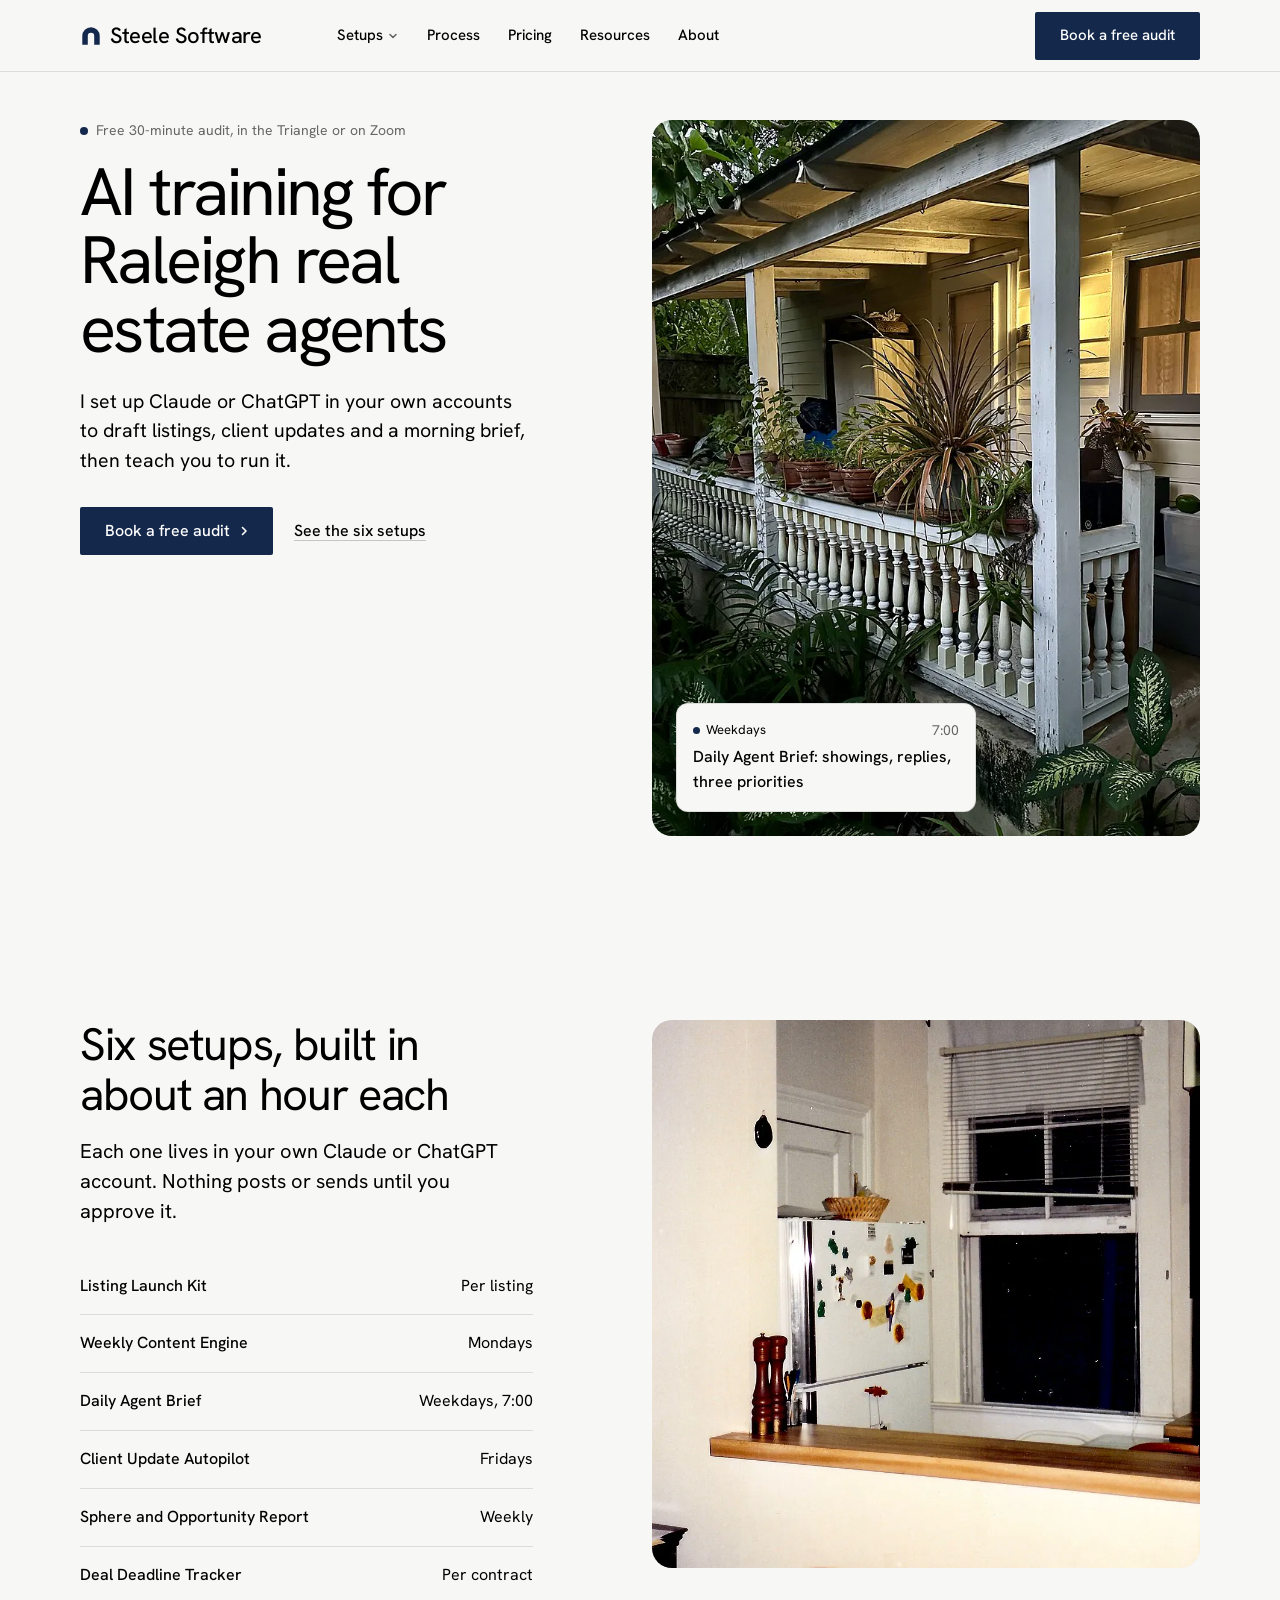
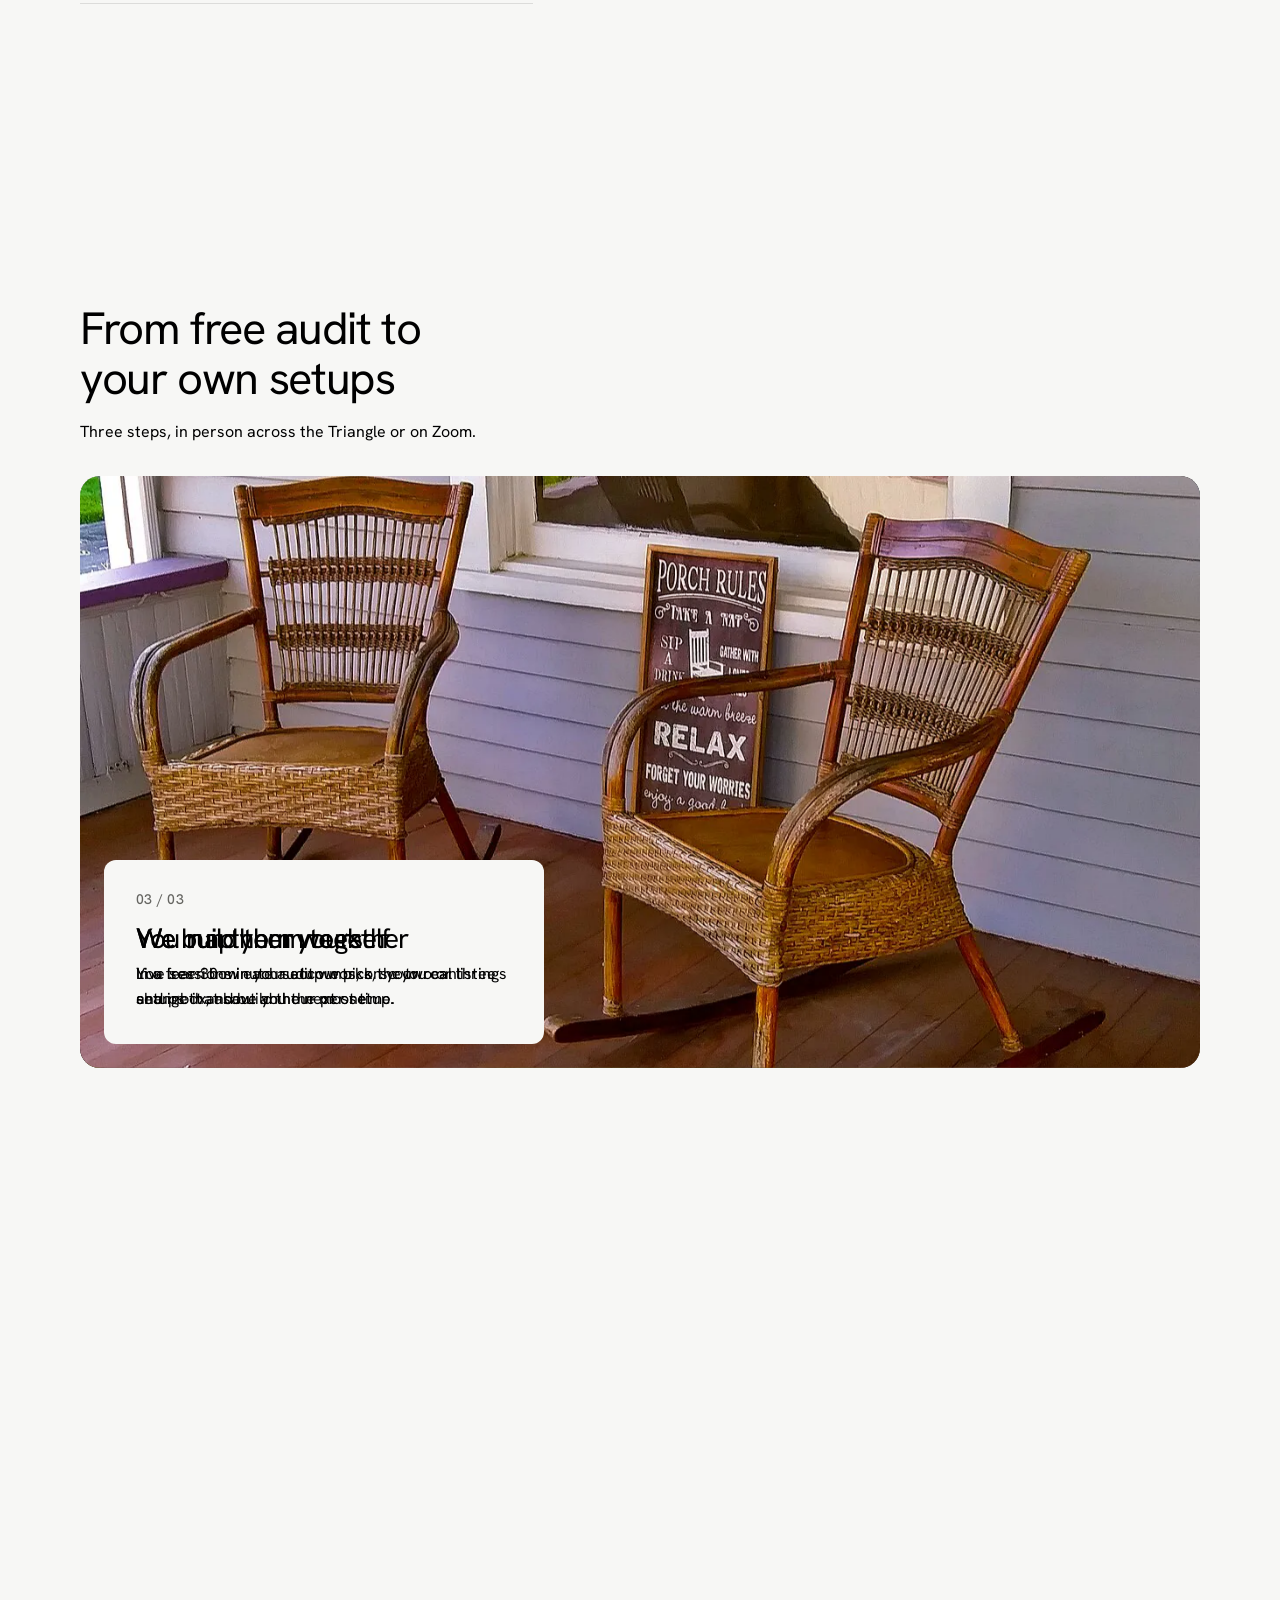
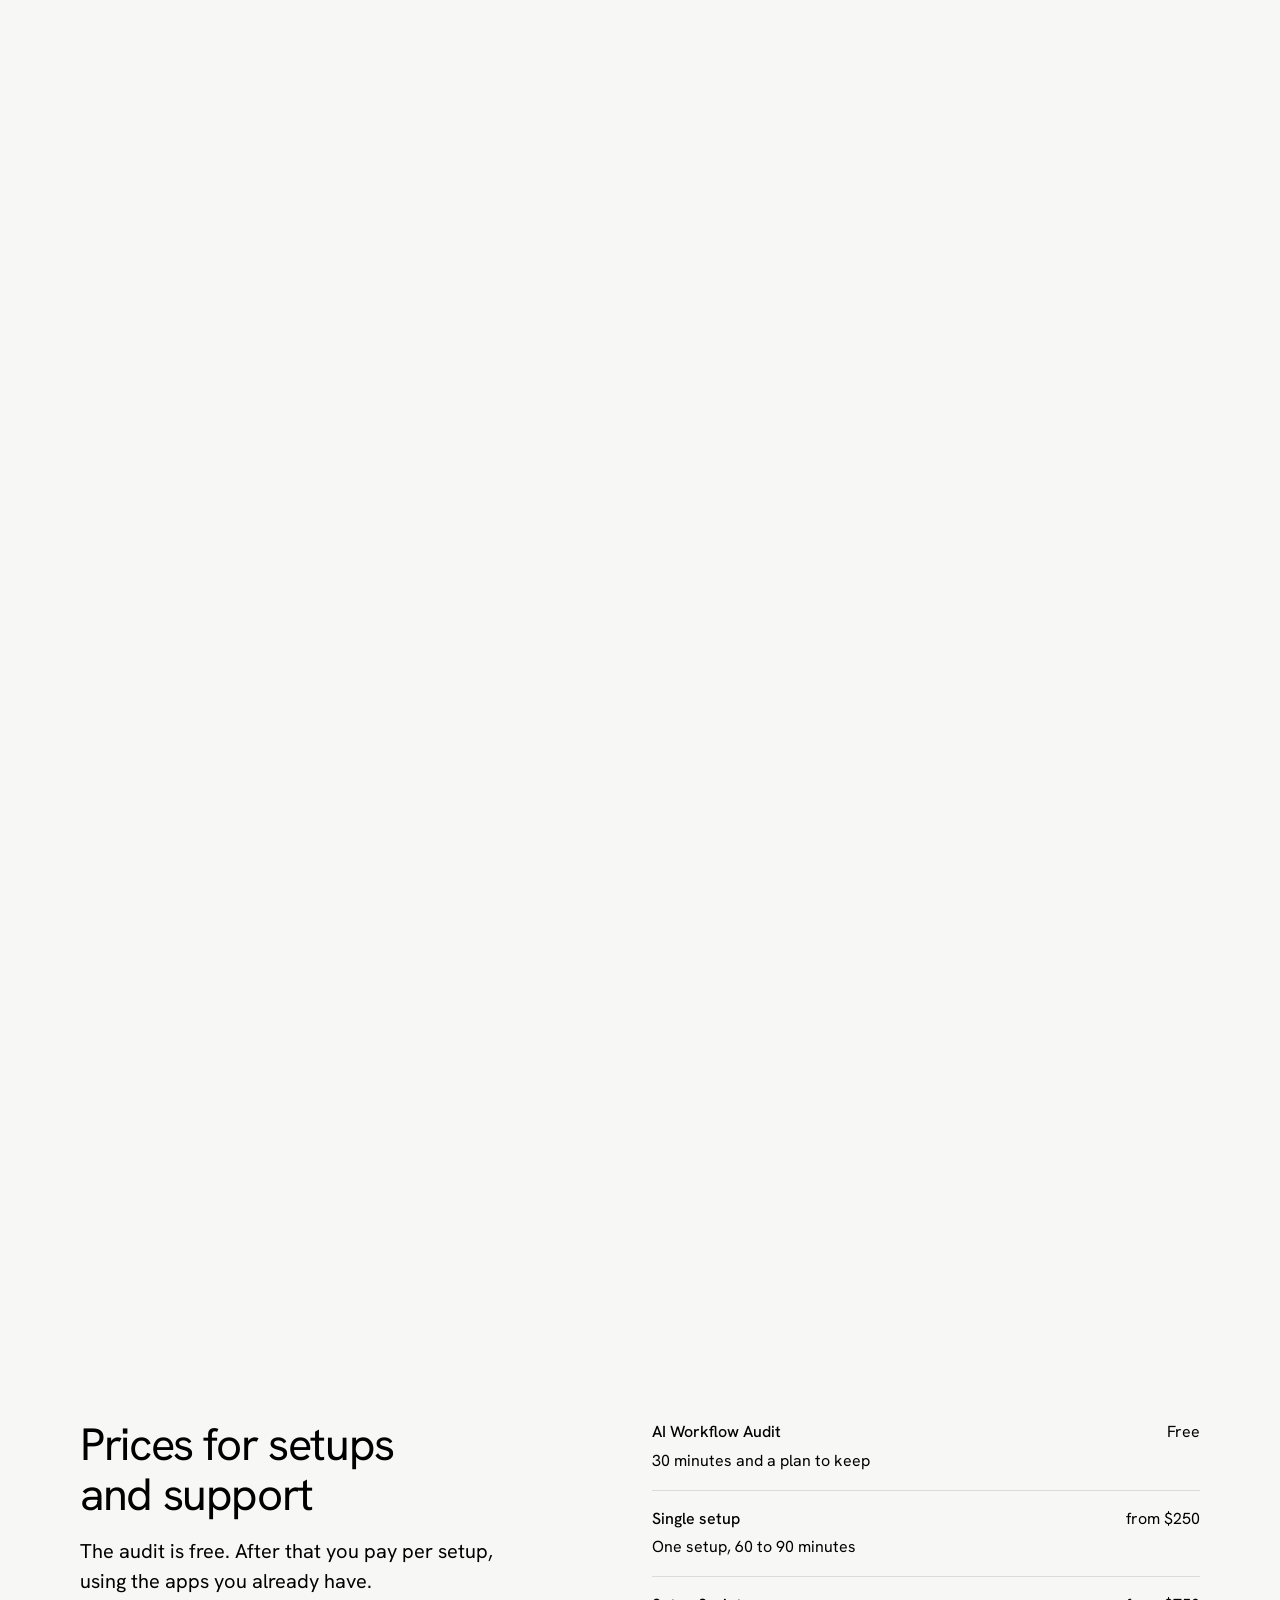
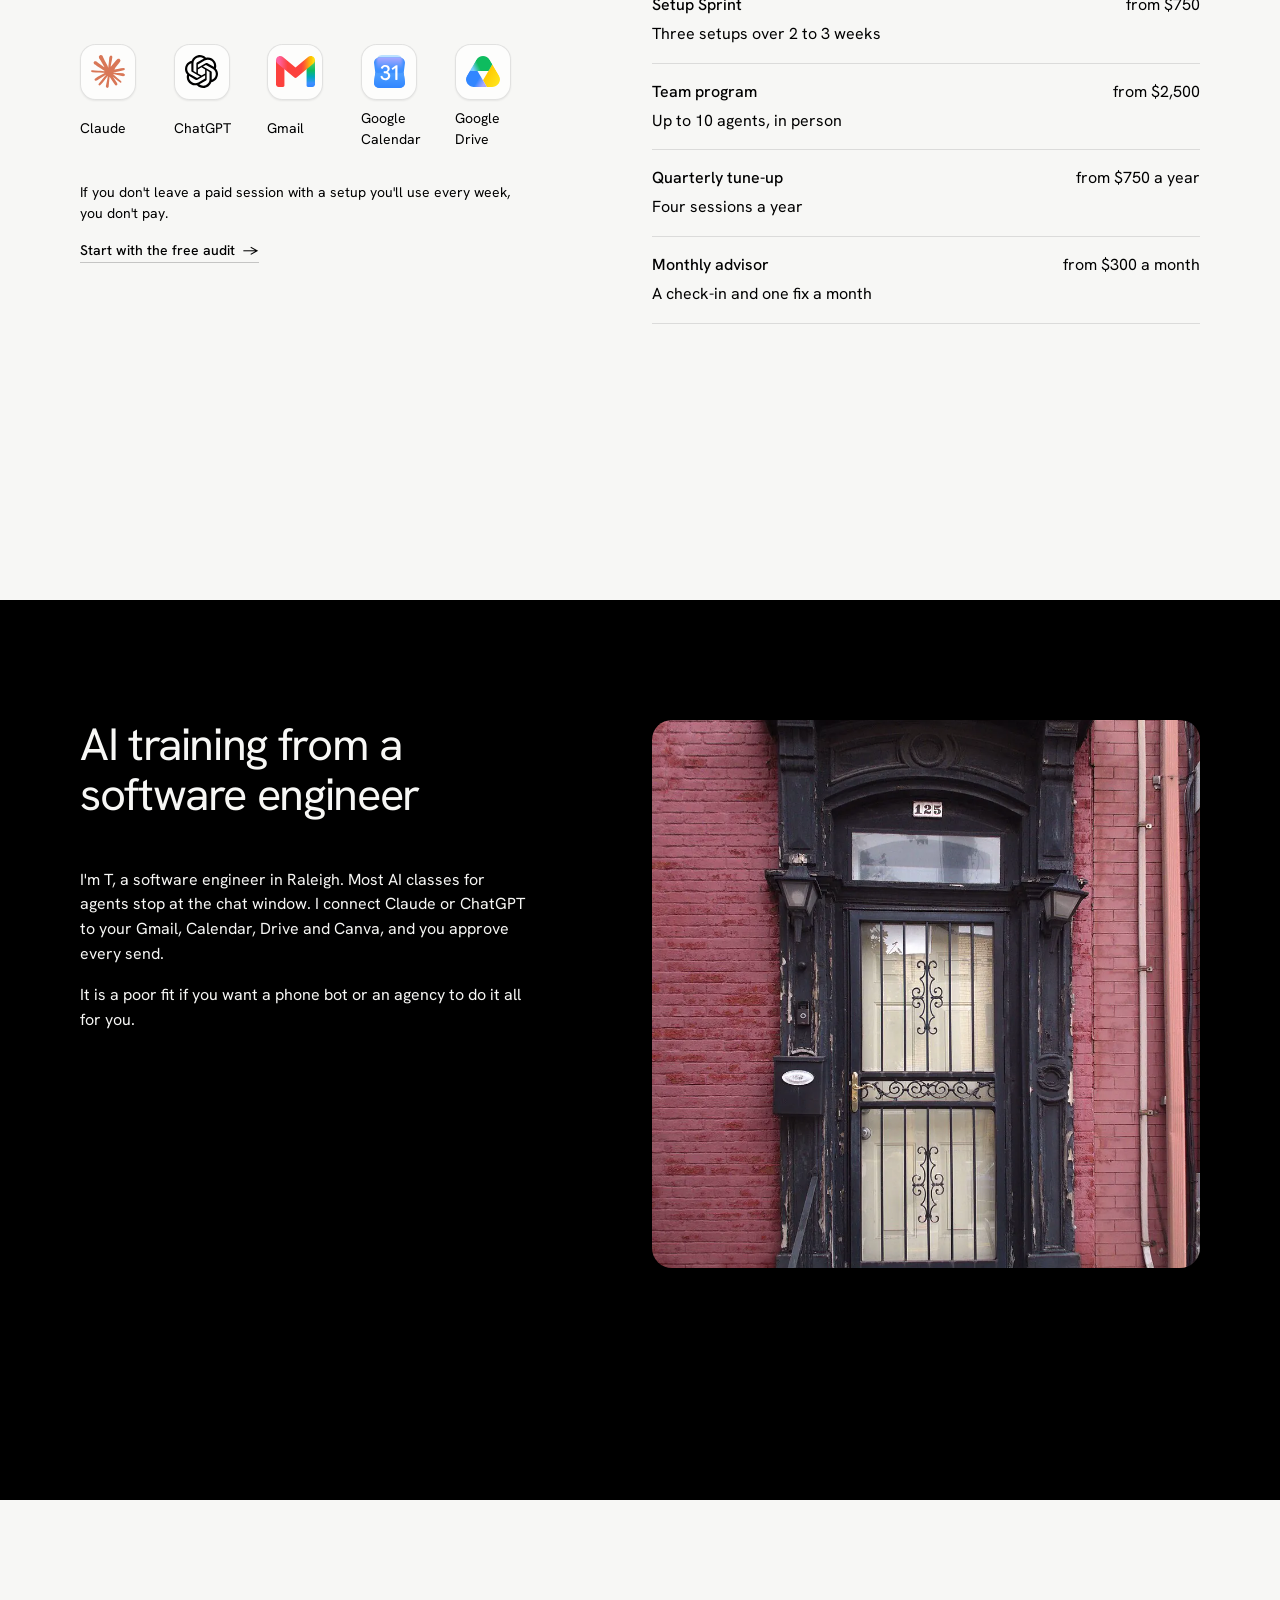
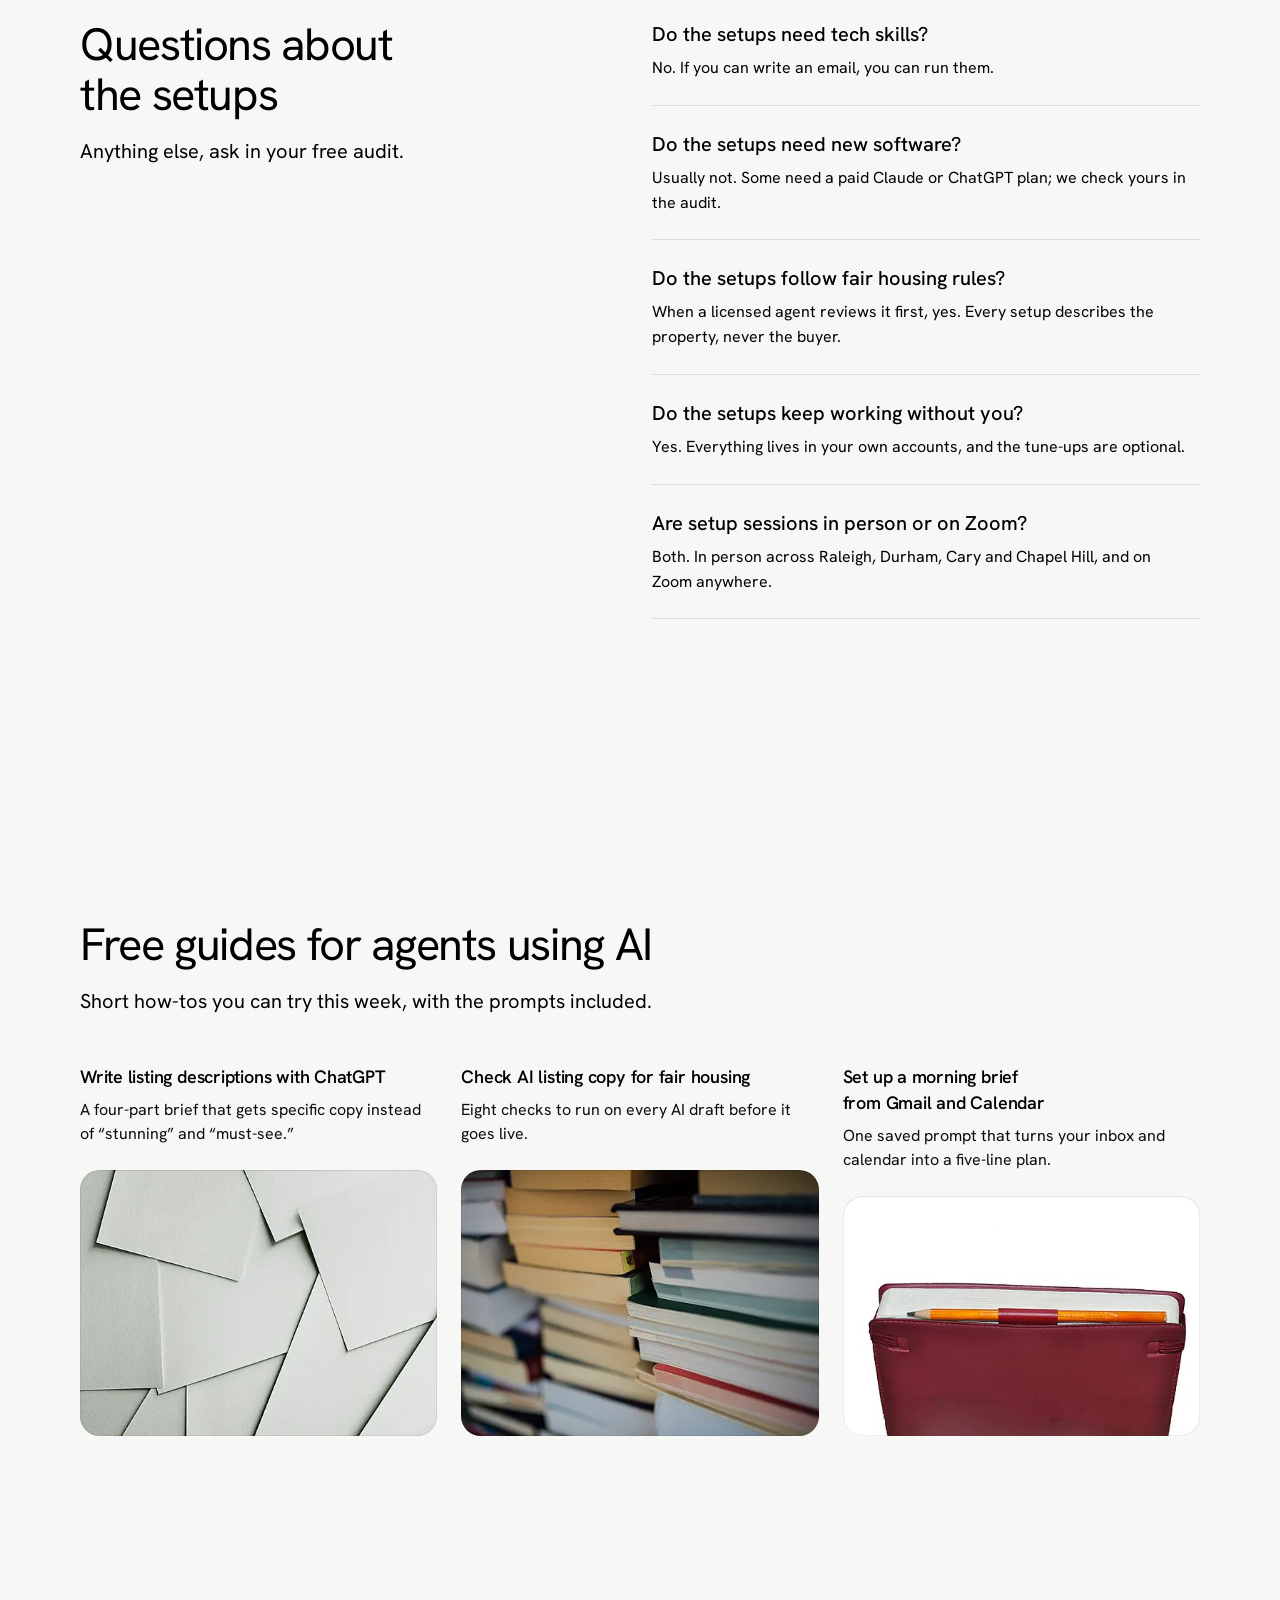
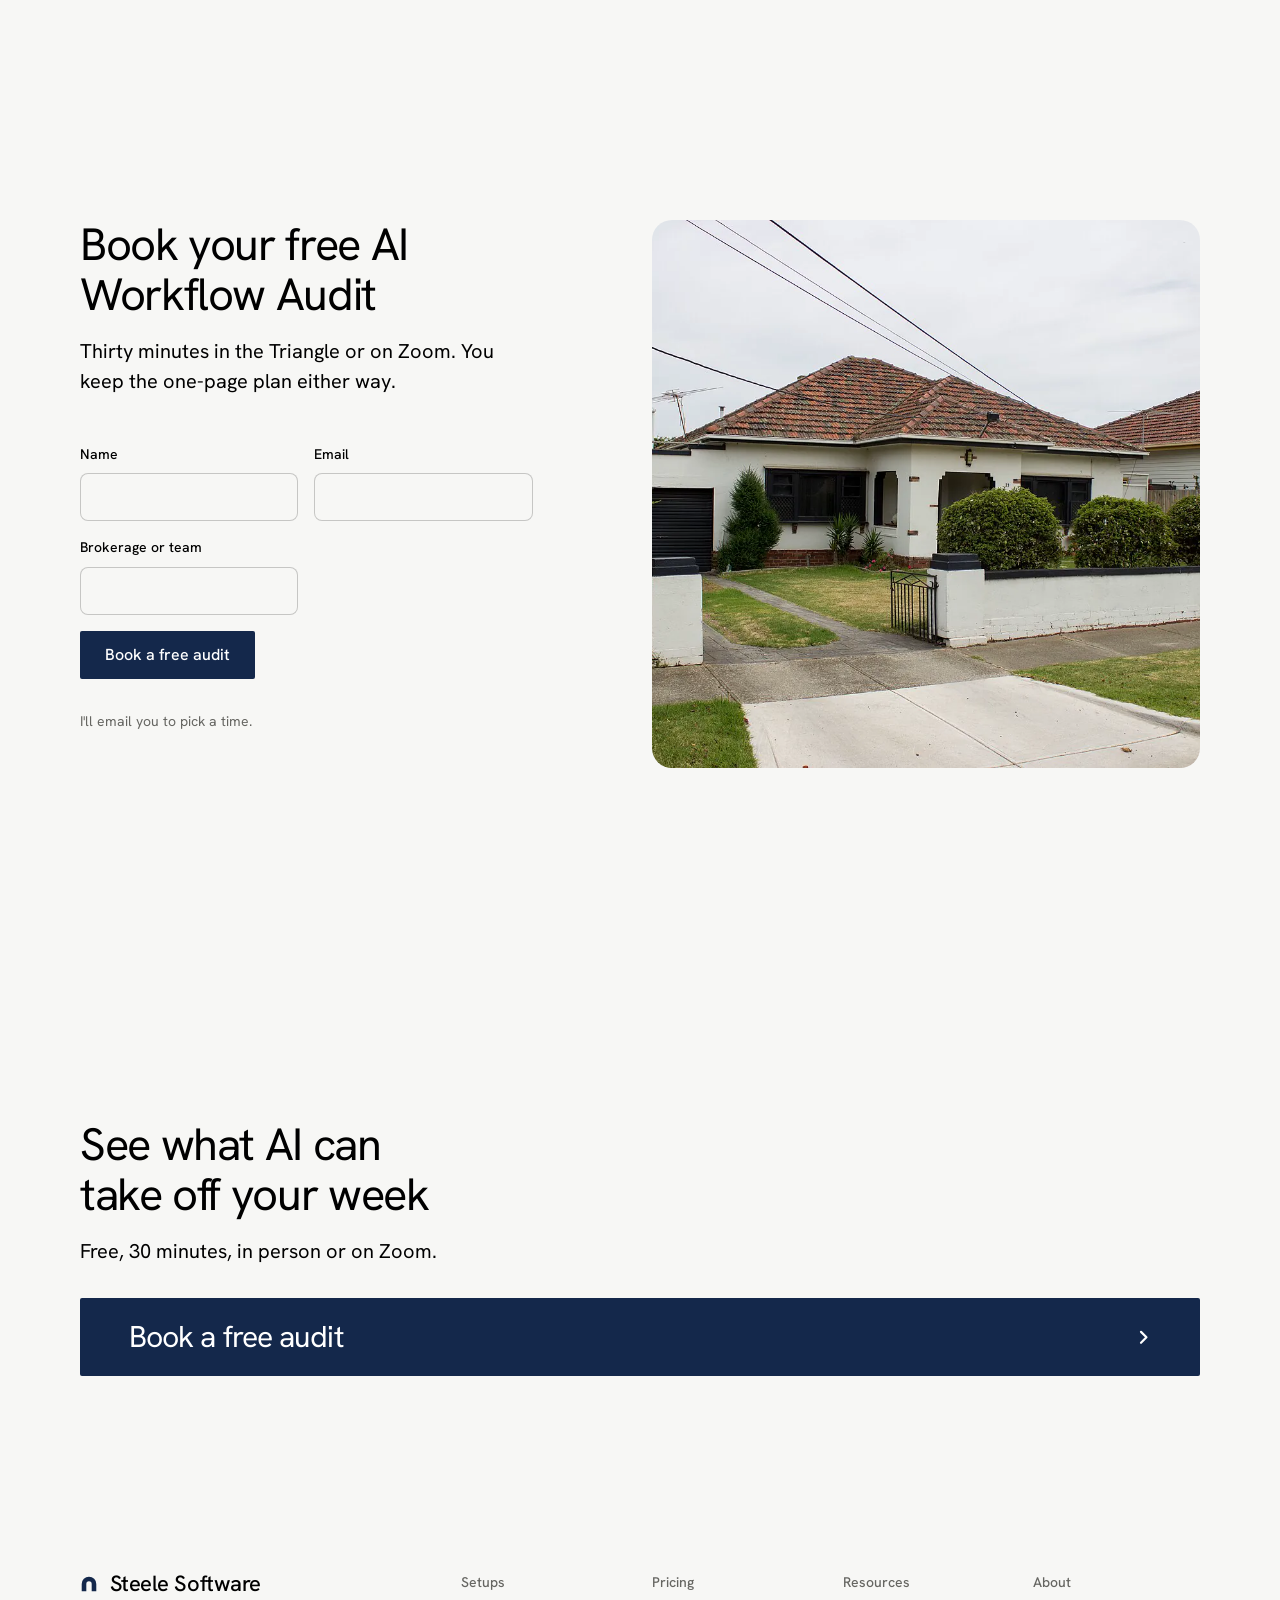
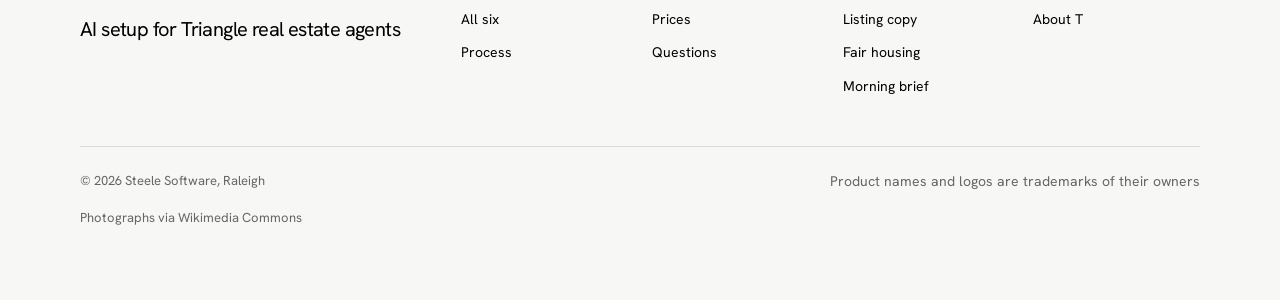
==== commit 59edc5df: "Taste build: navy accent, free guides section and three blog posts Accent changes from pink to deep " ====
--- a/taste/index.html
+++ b/taste/index.html
@@ -27,9 +27,9 @@
 <style>
 :root {
   --p-bg: #f7f7f5; --p-surface: #ebebe8; --p-ink: #000000; --p-muted: #666662;
-  --p-accent: #d0106f; --p-accent-ink: #ffffff; --p-action: #d0106f; --p-action-ink: #ffffff;
+  --p-accent: #14284b; --p-accent-ink: #ffffff; --p-action: #14284b; --p-action-ink: #ffffff;
   --p-inv-bg: #000000; --p-inv-surface: #010101; --p-inv-ink: #f7f7f5; --p-inv-muted: #828280;
-  --p-inv-accent: #d0106f; --p-inv-accent-ink: #ffffff; --p-inv-action: #d0106f; --p-inv-action-ink: #ffffff;
+  --p-inv-accent: #8aa4d6; --p-inv-accent-ink: #000000; --p-inv-action: #8aa4d6; --p-inv-action-ink: #000000;
   --font-display: "Hanken Grotesk", system-ui, sans-serif;
   --font-text: "Hanken Grotesk", system-ui, sans-serif;
   --display-weight: 400;
@@ -41,7 +41,8 @@
 <style>
   .tool-row { list-style: none; margin: 0; padding: 0; display: grid; grid-template-columns: repeat(5, minmax(0, 1fr)); gap: var(--s-4); }
   .tool-row li { display: grid; justify-items: start; gap: var(--s-2); }
-  @media (max-width: 639px) { #pricing .wrap > .grid { display: contents; } .tool-row { gap: var(--s-2); } .tool-row .ic-tile { --tile: 48px; } .tool-row .t-small { font-size: 13px; line-height: 1.3; } }
+  #resources .panel { --p-h: 240px; }
+  @media (max-width: 639px) { #resources .panel { --p-h: 112px; } #resources .card p { display: none; } #pricing .wrap > .grid { display: contents; } .tool-row { gap: var(--s-2); } .tool-row .ic-tile { --tile: 48px; } .tool-row .t-small { font-size: 13px; line-height: 1.3; } }
 </style>
 <script>document.documentElement.classList.add('m-enter');setTimeout(()=>document.documentElement.classList.add('m-enter-done'),700)</script>
 <script src="assets/backgrounds/backgrounds.js"></script>
@@ -87,6 +88,7 @@
       </div>
       <div class="nav__item"><a class="nav__link" href="#process">Process</a></div>
       <div class="nav__item"><a class="nav__link" href="#pricing">Pricing</a></div>
+      <div class="nav__item"><a class="nav__link" href="#resources">Resources</a></div>
       <div class="nav__item"><a class="nav__link" href="#about">About</a></div>
     </nav>
     <div class="nav__actions">
@@ -235,6 +237,32 @@
     </div>
   </section>
 
+  <section class="section" id="resources" aria-labelledby="resources-h">
+    <div class="wrap">
+      <div class="section-head">
+        <h2 id="resources-h">Free guides for agents using AI</h2>
+        <p>Short how-tos you can try this week, with the prompts included.</p>
+      </div>
+      <div class="grid">
+          <a class="card card--row card--open span-4" href="blog/listing-descriptions-with-chatgpt.html">
+            <h3>Write listing descriptions with ChatGPT</h3>
+            <p>A four-part brief that gets specific copy instead of “stunning” and “must-see.”</p>
+            <div class="panel"><img class="frame__img" src="assets/img/photo-c823-960.webp" srcset="assets/img/photo-c823-500.webp 500w, assets/img/photo-c823-960.webp 960w" sizes="(max-width: 639px) 100vw, 420px" width="960" height="1379" alt="Overlapping sheets of pale card scattered on a table" loading="lazy" decoding="async" data-source="library-057" data-subject="desk"></div>
+          </a>
+          <a class="card card--row card--open span-4" href="blog/fair-housing-checklist-ai-listings.html">
+            <h3>Check AI listing copy for fair housing</h3>
+            <p>Eight checks to run on every AI draft before it goes live.</p>
+            <div class="panel"><img class="frame__img" src="assets/img/photo-c877-960.webp" srcset="assets/img/photo-c877-500.webp 500w, assets/img/photo-c877-960.webp 960w" sizes="(max-width: 639px) 100vw, 420px" width="960" height="641" alt="A stack of books seen close up" loading="lazy" decoding="async" data-source="library-057" data-subject="desk"></div>
+          </a>
+          <a class="card card--row card--open span-4" href="blog/morning-brief-claude-gmail-calendar.html">
+            <h3>Set up a morning brief from Gmail and Calendar</h3>
+            <p>One saved prompt that turns your inbox and calendar into a five-line plan.</p>
+            <div class="panel"><img class="frame__img" src="assets/img/photo-f84603380-960.webp" srcset="assets/img/photo-f84603380-500.webp 500w, assets/img/photo-f84603380-960.webp 960w" sizes="(max-width: 639px) 100vw, 420px" width="960" height="638" alt="A red planner with a pencil tucked into its strap" loading="lazy" decoding="async" data-source="stand-in" data-subject="desk"></div>
+          </a>
+      </div>
+    </div>
+  </section>
+
   <section class="section" id="book" aria-labelledby="book-h">
     <div class="wrap">
       <div class="grid grid--top">
@@ -281,10 +309,10 @@
           <a class="nav__logo" href="#top"><span class="mark" data-mark="arc" aria-hidden="true"></span>Steele Software</a>
           <p class="footer__lede">AI setup for Triangle real estate agents</p>
         </div>
-        <div class="span-2 footer__col"><h3>Setups</h3><ul><li><a href="#setups">All six</a></li></ul></div>
-        <div class="span-2 footer__col"><h3>Process</h3><ul><li><a href="#process">Three steps</a></li></ul></div>
-        <div class="span-2 footer__col"><h3>Pricing</h3><ul><li><a href="#pricing">Prices</a></li></ul></div>
-        <div class="span-2 footer__col"><h3>About</h3><ul><li><a href="#about">About T</a></li><li><a href="#questions">Questions</a></li></ul></div>
+        <div class="span-2 footer__col"><h3>Setups</h3><ul><li><a href="#setups">All six</a></li><li><a href="#process">Process</a></li></ul></div>
+        <div class="span-2 footer__col"><h3>Pricing</h3><ul><li><a href="#pricing">Prices</a></li><li><a href="#questions">Questions</a></li></ul></div>
+        <div class="span-2 footer__col"><h3>Resources</h3><ul><li><a href="blog/listing-descriptions-with-chatgpt.html">Listing copy</a></li><li><a href="blog/fair-housing-checklist-ai-listings.html">Fair housing</a></li><li><a href="blog/morning-brief-claude-gmail-calendar.html">Morning brief</a></li></ul></div>
+        <div class="span-2 footer__col"><h3>About</h3><ul><li><a href="#about">About T</a></li></ul></div>
       </div>
       <div class="footer__legal">
         <span>&copy; 2026 Steele Software, Raleigh</span>
